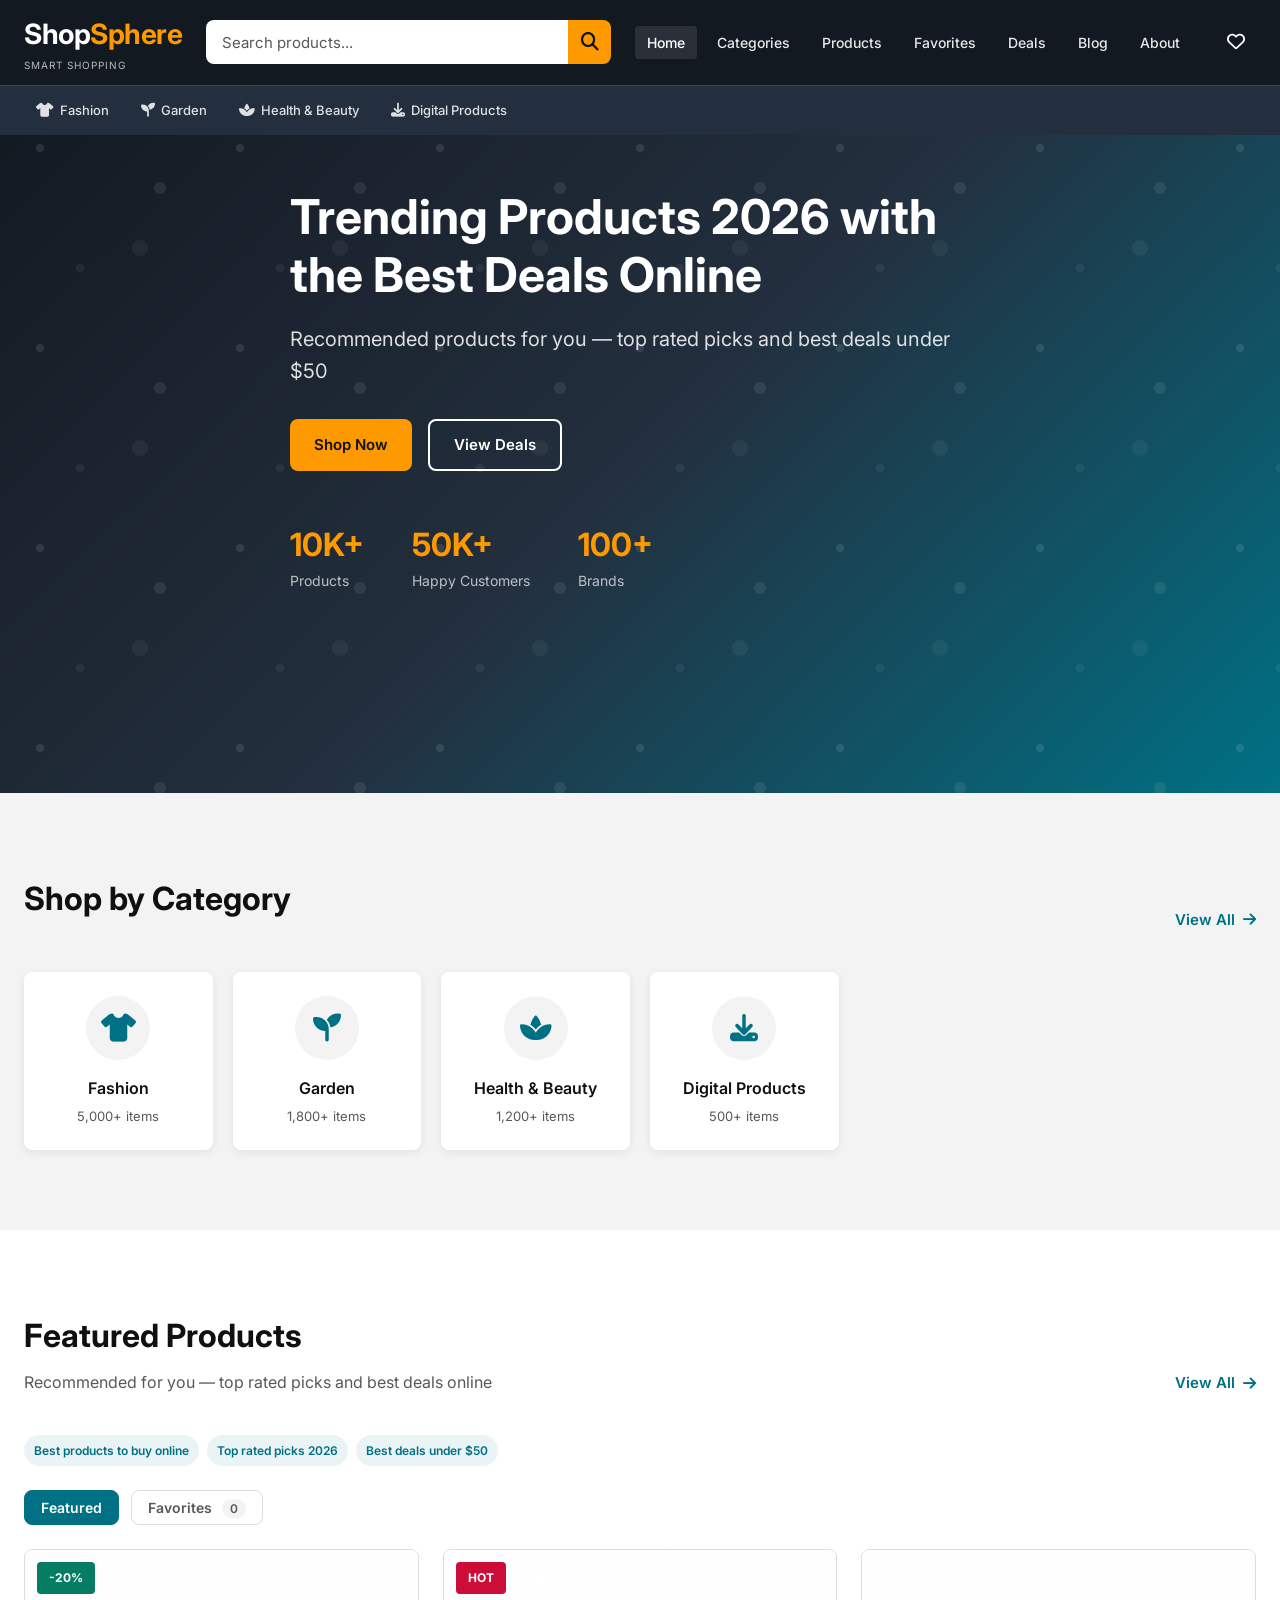
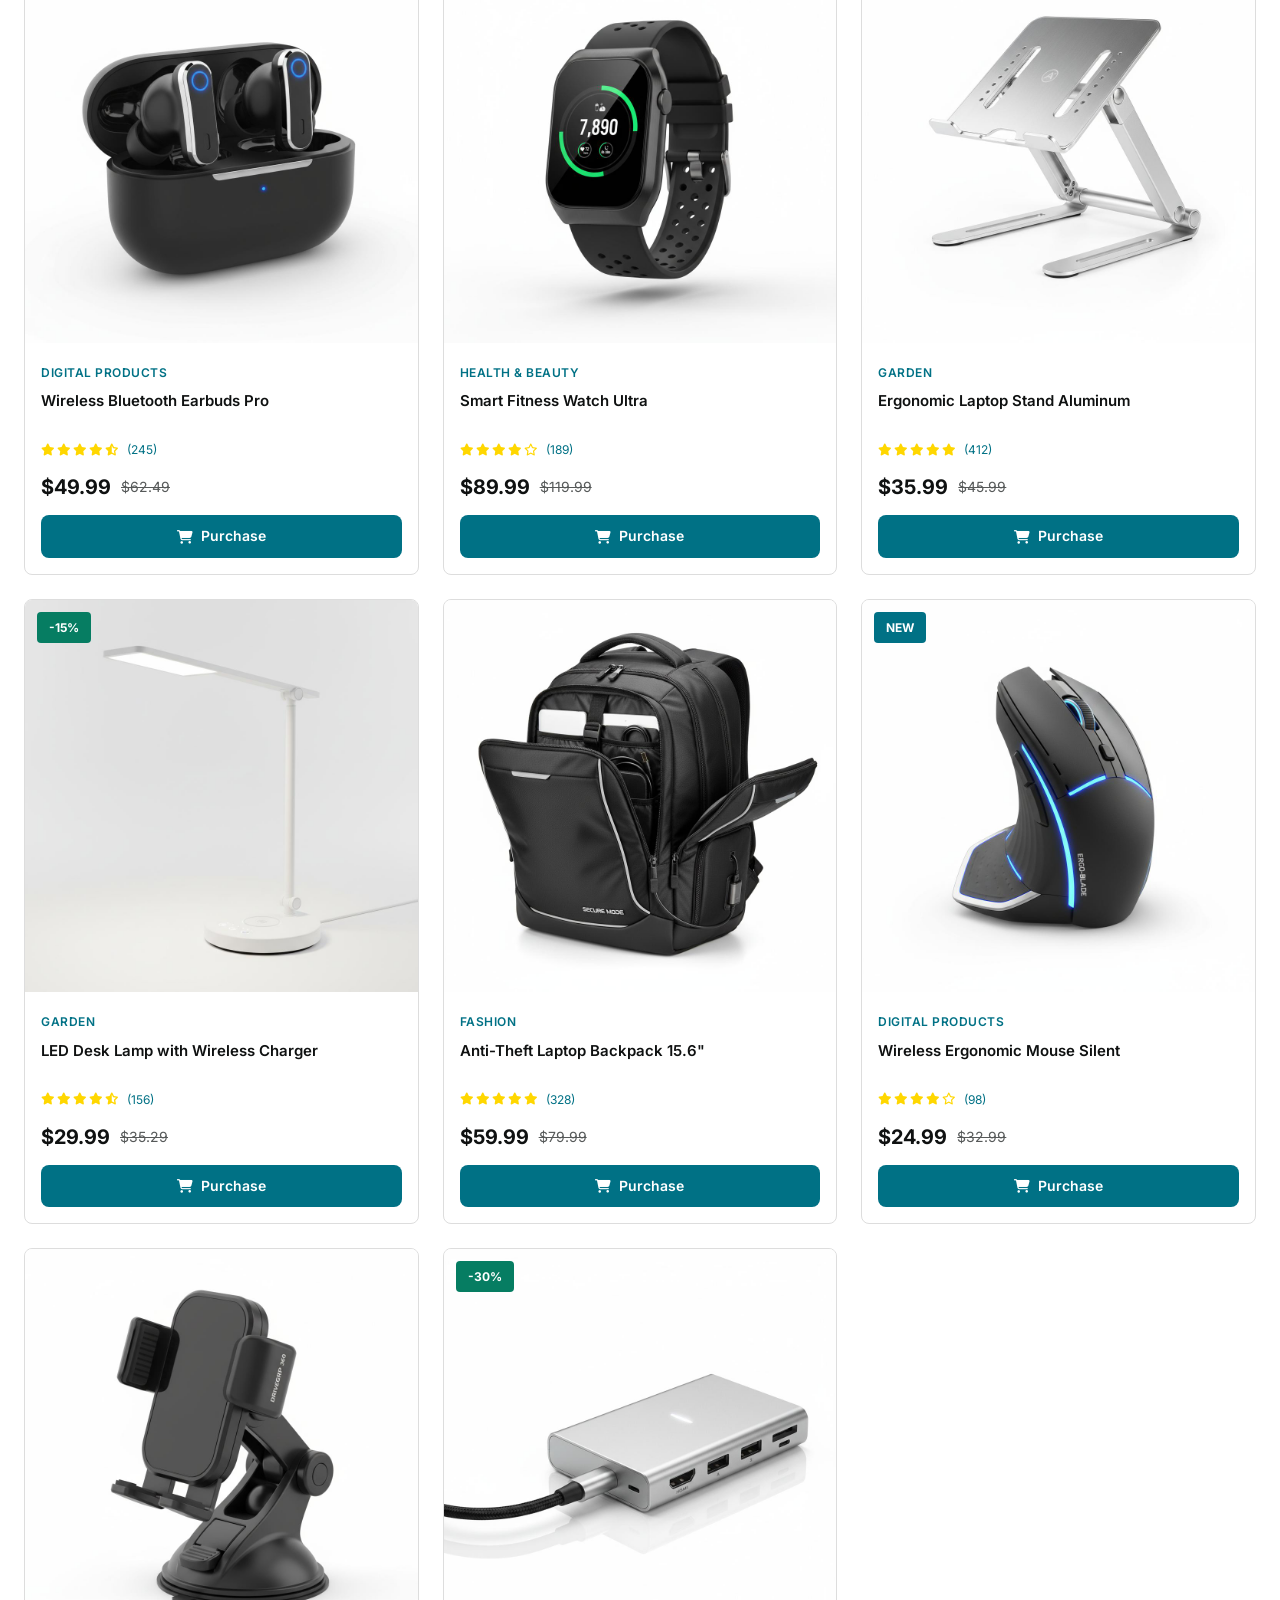
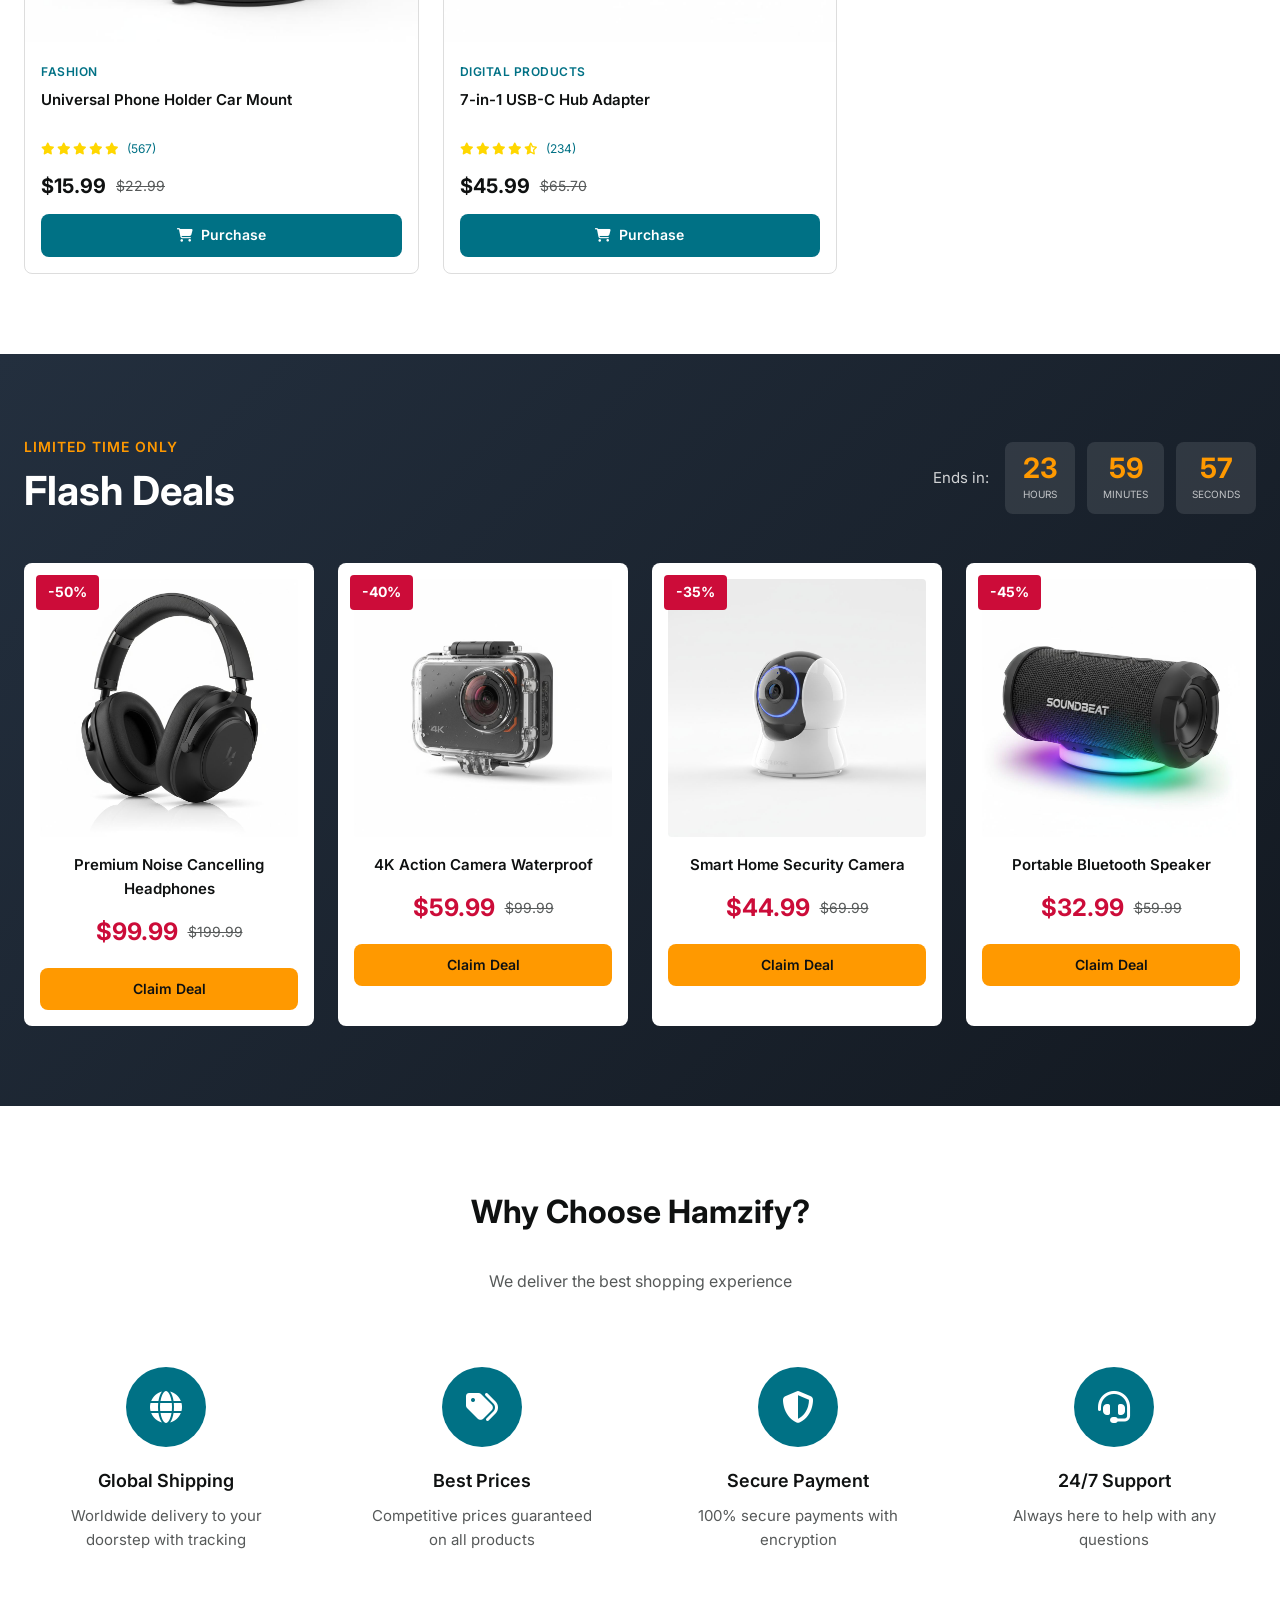
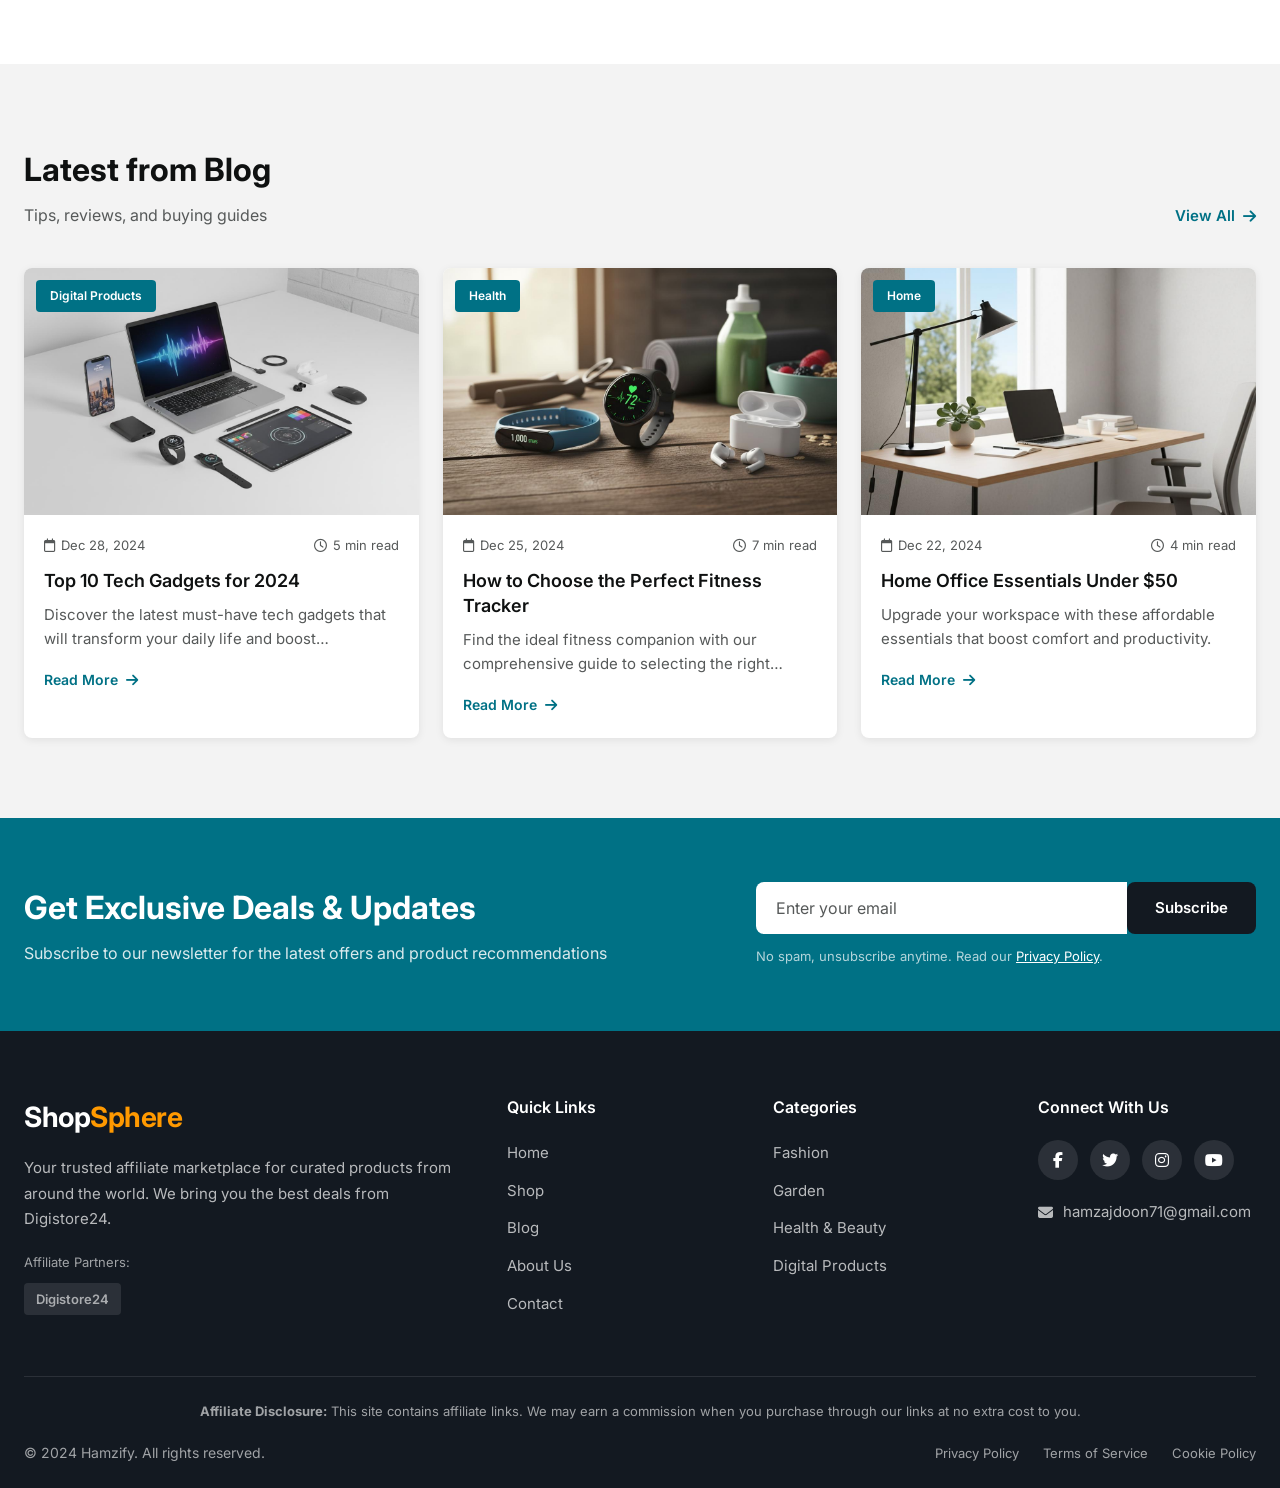
==== index.html @ 01fc70a6 "s" ====
<!DOCTYPE html>
<html lang="en">
<head>
    <meta charset="UTF-8">
    <meta name="viewport" content="width=device-width, initial-scale=1.0">
    <title>Hamzify | Trending Products 2026, Best Deals Online</title>
    <meta name="description" content="Hamzify curates trending products 2026 with best deals online. Discover recommended products for you, top rated picks, and budget-friendly finds under $50.">
    <meta name="keywords" content="best products to buy online, top trending products 2026, best deals online, recommended products for you, best products under $50, top rated products 2026, best deals under $50, trending products 2026">
    <meta name="robots" content="index, follow, max-image-preview:large">
    <!-- TODO: Replace with your real domain when ready -->
    <link rel="canonical" href="index.html">
    <meta property="og:type" content="website">
    <meta property="og:site_name" content="Hamzify">
    <meta property="og:title" content="Hamzify | Trending Products 2026, Best Deals Online">
    <meta property="og:description" content="Hamzify curates trending products 2026 with best deals online and recommended products for you.">
    <meta property="og:url" content="index.html">
    <meta name="twitter:card" content="summary">
    <meta name="twitter:title" content="Hamzify | Trending Products 2026">
    <meta name="twitter:description" content="Best deals online, top rated picks, and budget-friendly finds under $50.">
    <link rel="preconnect" href="https://fonts.googleapis.com">
    <link rel="preconnect" href="https://fonts.gstatic.com" crossorigin>
    <link href="https://fonts.googleapis.com/css2?family=Inter:wght@400;500;600;700&display=swap" rel="stylesheet">
    <link rel="stylesheet" href="https://cdnjs.cloudflare.com/ajax/libs/font-awesome/6.4.0/css/all.min.css">
    <link rel="stylesheet" href="css/styles.css">
    <script type="application/ld+json">
    {
        "@context": "https://schema.org",
        "@type": "WebSite",
        "name": "Hamzify",
        "url": "https://hamzify.site/",
        "description": "Trending products 2026 with the best deals online and recommended products for you.",
        "publisher": {
            "@type": "Organization",
            "name": "Hamzify"
        }
    }
    </script>
    <script type="application/ld+json">
    {
        "@context": "https://schema.org",
        "@type": "ItemList",
        "name": "Featured Products",
        "itemListElement": [
            {
                "@type": "Product",
                "name": "Wireless Bluetooth Earbuds Pro",
                "image": "images/product-1.jpg",
                "description": "Premium wireless earbuds with noise cancellation and long battery life.",
                "brand": {"@type": "Brand", "name": "Hamzify"},
                "offers": {
                    "@type": "Offer",
                    "priceCurrency": "USD",
                    "price": "49.99",
                    "availability": "https://schema.org/InStock"
                },
                "aggregateRating": {
                    "@type": "AggregateRating",
                    "ratingValue": "4.5",
                    "reviewCount": "245"
                }
            },
            {
                "@type": "Product",
                "name": "Smart Fitness Watch Ultra",
                "image": "images/product-2.jpg",
                "description": "Advanced fitness watch with GPS and health tracking.",
                "brand": {"@type": "Brand", "name": "Hamzify"},
                "offers": {
                    "@type": "Offer",
                    "priceCurrency": "USD",
                    "price": "89.99",
                    "availability": "https://schema.org/InStock"
                },
                "aggregateRating": {
                    "@type": "AggregateRating",
                    "ratingValue": "4.3",
                    "reviewCount": "189"
                }
            },
            {
                "@type": "Product",
                "name": "7-in-1 USB-C Hub Adapter",
                "image": "images/product-8.jpg",
                "description": "Compact USB-C hub with HDMI and multiport support.",
                "brand": {"@type": "Brand", "name": "Hamzify"},
                "offers": {
                    "@type": "Offer",
                    "priceCurrency": "USD",
                    "price": "45.99",
                    "availability": "https://schema.org/InStock"
                },
                "aggregateRating": {
                    "@type": "AggregateRating",
                    "ratingValue": "4.5",
                    "reviewCount": "234"
                }
            }
        ]
    }
    </script>
</head>
<body>
    <!-- Header -->
    <header class="header" id="header">
        <div class="header-top">
            <div class="container">
                <div class="header-wrapper">
                    <!-- Logo -->
                    <a href="index.html" class="logo">
                        <span class="logo-text">Shop<span class="logo-highlight">Sphere</span></span>
                        <span class="logo-tagline">Smart Shopping</span>
                    </a>

                    <!-- Search Bar -->
                    <div class="search-bar">
                        <input type="text" placeholder="Search products..." class="search-input">
                        <button class="search-btn">
                            <i class="fas fa-search"></i>
                        </button>
                    </div>

                    <!-- Navigation -->
                    <nav class="main-nav" id="mainNav">
                        <ul class="nav-list">
                            <li><a href="index.html" class="nav-link active">Home</a></li>
                            <li><a href="#categories" class="nav-link">Categories</a></li>
                            <li><a href="#products" class="nav-link">Products</a></li>
                            <li><a href="#favorites" class="nav-link">Favorites</a></li>
                            <li><a href="#deals" class="nav-link">Deals</a></li>
                            <li><a href="blog.html" class="nav-link">Blog</a></li>
                            <li><a href="#about" class="nav-link">About</a></li>
                        </ul>
                    </nav>

                    <!-- Header Actions -->
                    <div class="header-actions">
                        <a href="#favorites" class="action-btn wishlist-btn" aria-label="Favorites">
                            <i class="far fa-heart"></i>
                        </a>
                    </div>

                    <!-- Mobile Menu Toggle -->
                    <button class="menu-toggle" id="menuToggle" aria-label="Toggle menu">
                        <span></span>
                        <span></span>
                        <span></span>
                    </button>
                </div>
            </div>
        </div>

        <!-- Secondary Navigation -->
        <div class="header-bottom">
            <div class="container">
                <div class="secondary-nav">
                    <a href="fashion.html" class="secondary-link"><i class="fas fa-tshirt"></i> Fashion</a>
                    <a href="garden.html" class="secondary-link"><i class="fas fa-seedling"></i> Garden</a>
                    <a href="beauty.html" class="secondary-link"><i class="fas fa-spa"></i> Health & Beauty</a>
                    <a href="digital.html" class="secondary-link"><i class="fas fa-download"></i> Digital Products</a>
                </div>
            </div>
        </div>
    </header>

    <!-- Mobile Menu Overlay -->
    <div class="mobile-menu-overlay" id="mobileMenuOverlay"></div>

    <!-- Mobile Menu -->
    <div class="mobile-menu" id="mobileMenu">
        <div class="mobile-menu-header">
            <span class="logo-text">Shop<span class="logo-highlight">Sphere</span></span>
            <button class="mobile-menu-close" id="mobileMenuClose">
                <i class="fas fa-times"></i>
            </button>
        </div>
        <nav class="mobile-nav">
            <a href="index.html" class="mobile-nav-link active">Home</a>
            <a href="#categories" class="mobile-nav-link">Categories</a>
            <a href="#products" class="mobile-nav-link">Products</a>
            <a href="#favorites" class="mobile-nav-link">Favorites</a>
            <a href="#deals" class="mobile-nav-link">Deals</a>
            <a href="blog.html" class="mobile-nav-link">Blog</a>
            <a href="#about" class="mobile-nav-link">About</a>
        </nav>
        <div class="mobile-menu-footer">
            <p>Affiliate Partners:</p>
            <div class="affiliate-badges">
                <span class="badge">Digistore24</span>
            </div>
        </div>
    </div>

    <!-- Main Content -->
    <main>
        <!-- Hero Section -->
        <section class="hero" id="hero">
            <div class="hero-bg">
                <div class="hero-gradient"></div>
            </div>
            <div class="container">
                <div class="hero-content">
                    <h1 class="hero-title">Trending Products 2026 with the Best Deals Online</h1>
                    <p class="hero-subtitle">Recommended products for you — top rated picks and best deals under $50</p>
                    <div class="hero-cta">
                        <a href="#products" class="btn btn-primary">Shop Now</a>
                        <a href="#deals" class="btn btn-secondary">View Deals</a>
                    </div>
                    <div class="hero-stats">
                        <div class="stat-item">
                            <span class="stat-number">10K+</span>
                            <span class="stat-label">Products</span>
                        </div>
                        <div class="stat-item">
                            <span class="stat-number">50K+</span>
                            <span class="stat-label">Happy Customers</span>
                        </div>
                        <div class="stat-item">
                            <span class="stat-number">100+</span>
                            <span class="stat-label">Brands</span>
                        </div>
                    </div>
                </div>
                <div class="products-grid favorites-grid" id="favoritesGrid" data-tab-panel="favorites" hidden>
                    <div class="favorites-empty">No favorites yet. Tap the heart icon to save products.</div>
                </div>
            </div>
        </section>

        <!-- Featured Categories -->
        <section class="categories" id="categories">
            <div class="container">
                <div class="section-header">
                    <h2 class="section-title">Shop by Category</h2>
                    <a href="#products" class="view-all">View All <i class="fas fa-arrow-right"></i></a>
                </div>
                <div class="categories-grid">
                    <a href="fashion.html" class="category-card" id="category-fashion">
                        <div class="category-icon">
                            <i class="fas fa-tshirt"></i>
                        </div>
                        <h3 class="category-name">Fashion</h3>
                        <span class="category-count">5,000+ items</span>
                    </a>
                    <a href="garden.html" class="category-card" id="category-garden">
                        <div class="category-icon">
                            <i class="fas fa-seedling"></i>
                        </div>
                        <h3 class="category-name">Garden</h3>
                        <span class="category-count">1,800+ items</span>
                    </a>
                    <a href="beauty.html" class="category-card" id="category-beauty">
                        <div class="category-icon">
                            <i class="fas fa-spa"></i>
                        </div>
                        <h3 class="category-name">Health & Beauty</h3>
                        <span class="category-count">1,200+ items</span>
                    </a>
                    <a href="digital.html" class="category-card" id="category-digital">
                        <div class="category-icon">
                            <i class="fas fa-download"></i>
                        </div>
                        <h3 class="category-name">Digital Products</h3>
                        <span class="category-count">500+ items</span>
                    </a>
                </div>
            </div>
        </section>

        <!-- Featured Products -->
        <section class="products" id="products">
            <div class="container">
                <div class="section-header">
                    <div class="section-title-wrapper">
                        <h2 class="section-title">Featured Products</h2>
                        <p class="section-subtitle">Recommended for you — top rated picks and best deals online</p>
                    </div>
                    <a href="#products" class="view-all">View All <i class="fas fa-arrow-right"></i></a>
                </div>
                <div class="keyword-badges">
                    <span>Best products to buy online</span>
                    <span>Top rated picks 2026</span>
                    <span>Best deals under $50</span>
                </div>
                <div id="favorites" class="section-tabs" role="tablist" aria-label="Product tabs">
                    <button class="tab-btn active" data-tab="featured" aria-selected="true" aria-controls="featuredGrid">Featured</button>
                    <button class="tab-btn" data-tab="favorites" aria-selected="false" aria-controls="favoritesGrid">
                        Favorites <span class="tab-count" data-count="favorites">0</span>
                    </button>
                </div>
                <div class="products-grid" id="featuredGrid" data-tab-panel="featured">
                    <!-- Product 1 -->
                    <div class="product-card" data-product-id="p1" data-title="Wireless Bluetooth Earbuds Pro" data-category="Digital Products" data-price="$49.99" data-original="$62.49" data-rating="4.5" data-reviews="245" data-image="images/product-1.jpg" data-badge="-20%" data-description="Premium wireless earbuds with noise cancellation, long battery life, and a wireless charging case." data-features="Active Noise Cancellation|30-hour battery life|IPX7 waterproof rating|Wireless charging case" data-affiliate="https://hamzify.site/earbuds-pro">
                        <div class="product-badge">-20%</div>
                        <div class="product-image">
                            <img src="images/product-1.jpg" alt="Wireless Bluetooth Earbuds" loading="lazy">
                            <div class="product-actions">
                                <button class="action-btn-wishlist" aria-label="Add to wishlist">
                                    <i class="far fa-heart"></i>
                                </button>
                                <button class="action-btn-quickview" aria-label="Quick view">
                                    <i class="fas fa-eye"></i>
                                </button>
                            </div>
                        </div>
                        <div class="product-info">
                            <span class="product-category">Digital Products</span>
                            <h3 class="product-title">Wireless Bluetooth Earbuds Pro</h3>
                            <div class="product-rating">
                                <div class="stars">
                                    <i class="fas fa-star"></i>
                                    <i class="fas fa-star"></i>
                                    <i class="fas fa-star"></i>
                                    <i class="fas fa-star"></i>
                                    <i class="fas fa-star-half-alt"></i>
                                </div>
                                <span class="rating-count">(245)</span>
                            </div>
                            <div class="product-price">
                                <span class="current-price">$49.99</span>
                                <span class="original-price">$62.49</span>
                            </div>
                            <a href="https://hamzify.site/earbuds-pro" class="btn btn-buy" data-affiliate="https://hamzify.site/earbuds-pro" target="_blank" rel="noopener">
                                <i class="fas fa-shopping-cart"></i> Purchase
                            </a>
                        </div>
                    </div>

                    <!-- Product 2 -->
                    <div class="product-card" data-product-id="p2" data-title="Smart Fitness Watch Ultra" data-category="Health & Beauty" data-price="$89.99" data-original="$119.99" data-rating="4.3" data-reviews="189" data-image="images/product-2.jpg" data-badge="HOT" data-badge-class="badge-hot" data-description="Advanced fitness watch with GPS, heart rate tracking, and all-day health insights." data-features="Heart rate & SpO2 monitoring|Built-in GPS|100+ sport modes|14-day battery" data-affiliate="https://hamzify.site/fitness-watch">
                        <div class="product-badge badge-hot">HOT</div>
                        <div class="product-image">
                            <img src="images/product-2.jpg" alt="Smart Fitness Watch" loading="lazy">
                            <div class="product-actions">
                                <button class="action-btn-wishlist" aria-label="Add to wishlist">
                                    <i class="far fa-heart"></i>
                                </button>
                                <button class="action-btn-quickview" aria-label="Quick view">
                                    <i class="fas fa-eye"></i>
                                </button>
                            </div>
                        </div>
                        <div class="product-info">
                            <span class="product-category">Health & Beauty</span>
                            <h3 class="product-title">Smart Fitness Watch Ultra</h3>
                            <div class="product-rating">
                                <div class="stars">
                                    <i class="fas fa-star"></i>
                                    <i class="fas fa-star"></i>
                                    <i class="fas fa-star"></i>
                                    <i class="fas fa-star"></i>
                                    <i class="far fa-star"></i>
                                </div>
                                <span class="rating-count">(189)</span>
                            </div>
                            <div class="product-price">
                                <span class="current-price">$89.99</span>
                                <span class="original-price">$119.99</span>
                            </div>
                            <a href="https://hamzify.site/fitness-watch" class="btn btn-buy" data-affiliate="https://hamzify.site/fitness-watch" target="_blank" rel="noopener">
                                <i class="fas fa-shopping-cart"></i> Purchase
                            </a>
                        </div>
                    </div>

                    <!-- Product 3 -->
                    <div class="product-card" data-product-id="p3" data-title="Ergonomic Laptop Stand Aluminum" data-category="Garden" data-price="$35.99" data-original="$45.99" data-rating="5.0" data-reviews="412" data-image="images/product-3.jpg" data-badge="" data-description="Adjustable aluminum laptop stand designed to improve posture and airflow." data-features="Adjustable height|Aluminum build|Fits up to 17-inch laptops|Foldable design" data-affiliate="https://hamzify.site/laptop-stand">
                        <div class="product-image">
                            <img src="images/product-3.jpg" alt="Portable Laptop Stand" loading="lazy">
                            <div class="product-actions">
                                <button class="action-btn-wishlist" aria-label="Add to wishlist">
                                    <i class="far fa-heart"></i>
                                </button>
                                <button class="action-btn-quickview" aria-label="Quick view">
                                    <i class="fas fa-eye"></i>
                                </button>
                            </div>
                        </div>
                        <div class="product-info">
                            <span class="product-category">Garden</span>
                            <h3 class="product-title">Ergonomic Laptop Stand Aluminum</h3>
                            <div class="product-rating">
                                <div class="stars">
                                    <i class="fas fa-star"></i>
                                    <i class="fas fa-star"></i>
                                    <i class="fas fa-star"></i>
                                    <i class="fas fa-star"></i>
                                    <i class="fas fa-star"></i>
                                </div>
                                <span class="rating-count">(412)</span>
                            </div>
                            <div class="product-price">
                                <span class="current-price">$35.99</span>
                                <span class="original-price">$45.99</span>
                            </div>
                            <a href="https://hamzify.site/laptop-stand" class="btn btn-buy" data-affiliate="https://hamzify.site/laptop-stand" target="_blank" rel="noopener">
                                <i class="fas fa-shopping-cart"></i> Purchase
                            </a>
                        </div>
                    </div>

                    <!-- Product 4 -->
                    <div class="product-card" data-product-id="p4" data-title="LED Desk Lamp with Wireless Charger" data-category="Garden" data-price="$29.99" data-original="$35.29" data-rating="4.5" data-reviews="156" data-image="images/product-4.jpg" data-badge="-15%" data-description="Modern desk lamp with adjustable brightness and a built-in wireless charging base." data-features="Wireless charging base|5 color modes|6 brightness levels|Touch controls" data-affiliate="https://hamzify.site/desk-lamp">
                        <div class="product-badge">-15%</div>
                        <div class="product-image">
                            <img src="images/product-4.jpg" alt="LED Desk Lamp" loading="lazy">
                            <div class="product-actions">
                                <button class="action-btn-wishlist" aria-label="Add to wishlist">
                                    <i class="far fa-heart"></i>
                                </button>
                                <button class="action-btn-quickview" aria-label="Quick view">
                                    <i class="fas fa-eye"></i>
                                </button>
                            </div>
                        </div>
                        <div class="product-info">
                            <span class="product-category">Garden</span>
                            <h3 class="product-title">LED Desk Lamp with Wireless Charger</h3>
                            <div class="product-rating">
                                <div class="stars">
                                    <i class="fas fa-star"></i>
                                    <i class="fas fa-star"></i>
                                    <i class="fas fa-star"></i>
                                    <i class="fas fa-star"></i>
                                    <i class="fas fa-star-half-alt"></i>
                                </div>
                                <span class="rating-count">(156)</span>
                            </div>
                            <div class="product-price">
                                <span class="current-price">$29.99</span>
                                <span class="original-price">$35.29</span>
                            </div>
                            <a href="https://hamzify.site/desk-lamp" class="btn btn-buy" data-affiliate="https://hamzify.site/desk-lamp" target="_blank" rel="noopener">
                                <i class="fas fa-shopping-cart"></i> Purchase
                            </a>
                        </div>
                    </div>

                    <!-- Product 5 -->
                    <div class="product-card" data-product-id="p5" data-title="Anti-Theft Laptop Backpack 15.6&quot;" data-category="Fashion" data-price="$59.99" data-original="$79.99" data-rating="5.0" data-reviews="328" data-image="images/product-5.jpg" data-badge="" data-description="Secure travel backpack with anti-theft zippers and built-in USB charging." data-features="Anti-theft design|USB charging port|Water-resistant fabric|Fits 15.6-inch laptops" data-affiliate="https://hamzify.site/backpack">
                        <div class="product-image">
                            <img src="images/product-5.jpg" alt="Premium Backpack" loading="lazy">
                            <div class="product-actions">
                                <button class="action-btn-wishlist" aria-label="Add to wishlist">
                                    <i class="far fa-heart"></i>
                                </button>
                                <button class="action-btn-quickview" aria-label="Quick view">
                                    <i class="fas fa-eye"></i>
                                </button>
                            </div>
                        </div>
                        <div class="product-info">
                            <span class="product-category">Fashion</span>
                            <h3 class="product-title">Anti-Theft Laptop Backpack 15.6"</h3>
                            <div class="product-rating">
                                <div class="stars">
                                    <i class="fas fa-star"></i>
                                    <i class="fas fa-star"></i>
                                    <i class="fas fa-star"></i>
                                    <i class="fas fa-star"></i>
                                    <i class="fas fa-star"></i>
                                </div>
                                <span class="rating-count">(328)</span>
                            </div>
                            <div class="product-price">
                                <span class="current-price">$59.99</span>
                                <span class="original-price">$79.99</span>
                            </div>
                            <a href="https://hamzify.site/backpack" class="btn btn-buy" data-affiliate="https://hamzify.site/backpack" target="_blank" rel="noopener">
                                <i class="fas fa-shopping-cart"></i> Purchase
                            </a>
                        </div>
                    </div>

                    <!-- Product 6 -->
                    <div class="product-card" data-product-id="p6" data-title="Wireless Ergonomic Mouse Silent" data-category="Digital Products" data-price="$24.99" data-original="$32.99" data-rating="4.0" data-reviews="98" data-image="images/product-6.jpg" data-badge="NEW" data-badge-class="badge-new" data-description="Quiet ergonomic mouse with smooth tracking and comfortable grip for long sessions." data-features="Silent clicks|Ergonomic design|2.4GHz wireless|Rechargeable battery" data-affiliate="https://hamzify.site/ergonomic-mouse">
                        <div class="product-badge badge-new">NEW</div>
                        <div class="product-image">
                            <img src="images/product-6.jpg" alt="Wireless Mouse" loading="lazy">
                            <div class="product-actions">
                                <button class="action-btn-wishlist" aria-label="Add to wishlist">
                                    <i class="far fa-heart"></i>
                                </button>
                                <button class="action-btn-quickview" aria-label="Quick view">
                                    <i class="fas fa-eye"></i>
                                </button>
                            </div>
                        </div>
                        <div class="product-info">
                            <span class="product-category">Digital Products</span>
                            <h3 class="product-title">Wireless Ergonomic Mouse Silent</h3>
                            <div class="product-rating">
                                <div class="stars">
                                    <i class="fas fa-star"></i>
                                    <i class="fas fa-star"></i>
                                    <i class="fas fa-star"></i>
                                    <i class="fas fa-star"></i>
                                    <i class="far fa-star"></i>
                                </div>
                                <span class="rating-count">(98)</span>
                            </div>
                            <div class="product-price">
                                <span class="current-price">$24.99</span>
                                <span class="original-price">$32.99</span>
                            </div>
                            <a href="https://hamzify.site/ergonomic-mouse" class="btn btn-buy" data-affiliate="https://hamzify.site/ergonomic-mouse" target="_blank" rel="noopener">
                                <i class="fas fa-shopping-cart"></i> Purchase
                            </a>
                        </div>
                    </div>

                    <!-- Product 7 -->
                    <div class="product-card" data-product-id="p7" data-title="Universal Phone Holder Car Mount" data-category="Fashion" data-price="$15.99" data-original="$22.99" data-rating="5.0" data-reviews="567" data-image="images/product-7.jpg" data-badge="" data-description="Sturdy car mount with strong grip and 360-degree rotation for safer driving." data-features="360-degree rotation|Strong suction base|One-hand operation|Fits most phones" data-affiliate="https://hamzify.site/phone-holder">
                        <div class="product-image">
                            <img src="images/product-7.jpg" alt="Phone Holder" loading="lazy">
                            <div class="product-actions">
                                <button class="action-btn-wishlist" aria-label="Add to wishlist">
                                    <i class="far fa-heart"></i>
                                </button>
                                <button class="action-btn-quickview" aria-label="Quick view">
                                    <i class="fas fa-eye"></i>
                                </button>
                            </div>
                        </div>
                        <div class="product-info">
                            <span class="product-category">Fashion</span>
                            <h3 class="product-title">Universal Phone Holder Car Mount</h3>
                            <div class="product-rating">
                                <div class="stars">
                                    <i class="fas fa-star"></i>
                                    <i class="fas fa-star"></i>
                                    <i class="fas fa-star"></i>
                                    <i class="fas fa-star"></i>
                                    <i class="fas fa-star"></i>
                                </div>
                                <span class="rating-count">(567)</span>
                            </div>
                            <div class="product-price">
                                <span class="current-price">$15.99</span>
                                <span class="original-price">$22.99</span>
                            </div>
                            <a href="https://hamzify.site/phone-holder" class="btn btn-buy" data-affiliate="https://hamzify.site/phone-holder" target="_blank" rel="noopener">
                                <i class="fas fa-shopping-cart"></i> Purchase
                            </a>
                        </div>
                    </div>

                    <!-- Product 8 -->
                    <div class="product-card" data-product-id="p8" data-title="7-in-1 USB-C Hub Adapter" data-category="Digital Products" data-price="$45.99" data-original="$65.70" data-rating="4.5" data-reviews="234" data-image="images/product-8.jpg" data-badge="-30%" data-description="Compact USB-C hub with HDMI, USB-A, and card readers for productivity on the go." data-features="4K HDMI output|3 USB 3.0 ports|SD/TF card reader|100W PD charging" data-affiliate="https://hamzify.site/usb-hub">
                        <div class="product-badge">-30%</div>
                        <div class="product-image">
                            <img src="images/product-8.jpg" alt="USB-C Hub" loading="lazy">
                            <div class="product-actions">
                                <button class="action-btn-wishlist" aria-label="Add to wishlist">
                                    <i class="far fa-heart"></i>
                                </button>
                                <button class="action-btn-quickview" aria-label="Quick view">
                                    <i class="fas fa-eye"></i>
                                </button>
                            </div>
                        </div>
                        <div class="product-info">
                            <span class="product-category">Digital Products</span>
                            <h3 class="product-title">7-in-1 USB-C Hub Adapter</h3>
                            <div class="product-rating">
                                <div class="stars">
                                    <i class="fas fa-star"></i>
                                    <i class="fas fa-star"></i>
                                    <i class="fas fa-star"></i>
                                    <i class="fas fa-star"></i>
                                    <i class="fas fa-star-half-alt"></i>
                                </div>
                                <span class="rating-count">(234)</span>
                            </div>
                            <div class="product-price">
                                <span class="current-price">$45.99</span>
                                <span class="original-price">$65.70</span>
                            </div>
                            <a href="https://hamzify.site/usb-hub" class="btn btn-buy" data-affiliate="https://hamzify.site/usb-hub" target="_blank" rel="noopener">
                                <i class="fas fa-shopping-cart"></i> Purchase
                            </a>
                        </div>
                    </div>
                </div>
            </div>
        </section>

        <!-- Flash Deals Section -->
        <section class="deals" id="deals">
            <div class="container">
                <div class="deals-header">
                    <div class="deals-title-wrapper">
                        <span class="deals-subtitle">Limited Time Only</span>
                        <h2 class="deals-title">Flash Deals</h2>
                    </div>
                    <div class="countdown">
                        <span class="countdown-label">Ends in:</span>
                        <div class="countdown-timer">
                            <div class="countdown-item">
                                <span class="countdown-value" id="hours">23</span>
                                <span class="countdown-unit">Hours</span>
                            </div>
                            <div class="countdown-item">
                                <span class="countdown-value" id="minutes">45</span>
                                <span class="countdown-unit">Minutes</span>
                            </div>
                            <div class="countdown-item">
                                <span class="countdown-value" id="seconds">30</span>
                                <span class="countdown-unit">Seconds</span>
                            </div>
                        </div>
                    </div>
                </div>
                <div class="deals-grid">
                    <div class="deal-card">
                        <div class="deal-discount">-50%</div>
                        <img src="images/deal-1.jpg" alt="Deal Product" loading="lazy">
                        <h3>Premium Noise Cancelling Headphones</h3>
                        <div class="deal-price">
                            <span class="deal-current">$99.99</span>
                            <span class="deal-original">$199.99</span>
                        </div>
                        <a href="https://hamzify.site/deal-headphones" class="btn btn-deal" data-affiliate="https://hamzify.site/deal-headphones" target="_blank" rel="noopener">Claim Deal</a>
                    </div>
                    <div class="deal-card">
                        <div class="deal-discount">-40%</div>
                        <img src="images/deal-2.jpg" alt="Deal Product" loading="lazy">
                        <h3>4K Action Camera Waterproof</h3>
                        <div class="deal-price">
                            <span class="deal-current">$59.99</span>
                            <span class="deal-original">$99.99</span>
                        </div>
                        <a href="https://hamzify.site/deal-camera" class="btn btn-deal" data-affiliate="https://hamzify.site/deal-camera" target="_blank" rel="noopener">Claim Deal</a>
                    </div>
                    <div class="deal-card">
                        <div class="deal-discount">-35%</div>
                        <img src="images/deal-3.jpg" alt="Deal Product" loading="lazy">
                        <h3>Smart Home Security Camera</h3>
                        <div class="deal-price">
                            <span class="deal-current">$44.99</span>
                            <span class="deal-original">$69.99</span>
                        </div>
                        <a href="https://hamzify.site/deal-security-camera" class="btn btn-deal" data-affiliate="https://hamzify.site/deal-security-camera" target="_blank" rel="noopener">Claim Deal</a>
                    </div>
                    <div class="deal-card">
                        <div class="deal-discount">-45%</div>
                        <img src="images/deal-4.jpg" alt="Deal Product" loading="lazy">
                        <h3>Portable Bluetooth Speaker</h3>
                        <div class="deal-price">
                            <span class="deal-current">$32.99</span>
                            <span class="deal-original">$59.99</span>
                        </div>
                        <a href="https://hamzify.site/deal-speaker" class="btn btn-deal" data-affiliate="https://hamzify.site/deal-speaker" target="_blank" rel="noopener">Claim Deal</a>
                    </div>
                </div>
            </div>
        </section>

        <!-- Why Choose Us -->
        <section class="features" id="about">
            <div class="container">
                <div class="section-header centered">
                    <h2 class="section-title">Why Choose Hamzify?</h2>
                    <p class="section-subtitle">We deliver the best shopping experience</p>
                </div>
                <div class="features-grid">
                    <div class="feature-card">
                        <div class="feature-icon">
                            <i class="fas fa-globe"></i>
                        </div>
                        <h3 class="feature-title">Global Shipping</h3>
                        <p class="feature-desc">Worldwide delivery to your doorstep with tracking</p>
                    </div>
                    <div class="feature-card">
                        <div class="feature-icon">
                            <i class="fas fa-tags"></i>
                        </div>
                        <h3 class="feature-title">Best Prices</h3>
                        <p class="feature-desc">Competitive prices guaranteed on all products</p>
                    </div>
                    <div class="feature-card">
                        <div class="feature-icon">
                            <i class="fas fa-shield-alt"></i>
                        </div>
                        <h3 class="feature-title">Secure Payment</h3>
                        <p class="feature-desc">100% secure payments with encryption</p>
                    </div>
                    <div class="feature-card">
                        <div class="feature-icon">
                            <i class="fas fa-headset"></i>
                        </div>
                        <h3 class="feature-title">24/7 Support</h3>
                        <p class="feature-desc">Always here to help with any questions</p>
                    </div>
                </div>
            </div>
        </section>

        <!-- Blog Section -->
        <section class="blog" id="blog">
            <div class="container">
                <div class="section-header">
                    <div class="section-title-wrapper">
                        <h2 class="section-title">Latest from Blog</h2>
                        <p class="section-subtitle">Tips, reviews, and buying guides</p>
                    </div>
                    <a href="blog.html" class="view-all">View All <i class="fas fa-arrow-right"></i></a>
                </div>
                <div class="blog-grid">
                    <article class="blog-card">
                        <div class="blog-image">
                            <img src="images/blog-1.jpg" alt="Blog post" loading="lazy">
                            <span class="blog-category">Digital Products</span>
                        </div>
                        <div class="blog-content">
                            <div class="blog-meta">
                                <span><i class="far fa-calendar"></i> Dec 28, 2024</span>
                                <span><i class="far fa-clock"></i> 5 min read</span>
                            </div>
                            <h3 class="blog-title">Top 10 Tech Gadgets for 2024</h3>
                            <p class="blog-excerpt">Discover the latest must-have tech gadgets that will transform your daily life and boost productivity.</p>
                            <a href="blog.html" class="blog-readmore">Read More <i class="fas fa-arrow-right"></i></a>
                        </div>
                    </article>
                    <article class="blog-card">
                        <div class="blog-image">
                            <img src="images/blog-2.jpg" alt="Blog post" loading="lazy">
                            <span class="blog-category">Health</span>
                        </div>
                        <div class="blog-content">
                            <div class="blog-meta">
                                <span><i class="far fa-calendar"></i> Dec 25, 2024</span>
                                <span><i class="far fa-clock"></i> 7 min read</span>
                            </div>
                            <h3 class="blog-title">How to Choose the Perfect Fitness Tracker</h3>
                            <p class="blog-excerpt">Find the ideal fitness companion with our comprehensive guide to selecting the right tracker.</p>
                            <a href="blog.html" class="blog-readmore">Read More <i class="fas fa-arrow-right"></i></a>
                        </div>
                    </article>
                    <article class="blog-card">
                        <div class="blog-image">
                            <img src="images/blog-3.jpg" alt="Blog post" loading="lazy">
                            <span class="blog-category">Home</span>
                        </div>
                        <div class="blog-content">
                            <div class="blog-meta">
                                <span><i class="far fa-calendar"></i> Dec 22, 2024</span>
                                <span><i class="far fa-clock"></i> 4 min read</span>
                            </div>
                            <h3 class="blog-title">Home Office Essentials Under $50</h3>
                            <p class="blog-excerpt">Upgrade your workspace with these affordable essentials that boost comfort and productivity.</p>
                            <a href="blog.html" class="blog-readmore">Read More <i class="fas fa-arrow-right"></i></a>
                        </div>
                    </article>
                </div>
            </div>
        </section>

        <!-- Newsletter Section -->
        <section class="newsletter">
            <div class="container">
                <div class="newsletter-content">
                    <div class="newsletter-text">
                        <h2>Get Exclusive Deals & Updates</h2>
                        <p>Subscribe to our newsletter for the latest offers and product recommendations</p>
                    </div>
                    <form class="newsletter-form" id="newsletterForm">
                        <div class="form-group">
                            <input type="email" placeholder="Enter your email" required class="newsletter-input">
                            <button type="submit" class="btn btn-subscribe">Subscribe</button>
                        </div>
                        <p class="form-note">No spam, unsubscribe anytime. Read our <a href="#footer">Privacy Policy</a>.</p>
                    </form>
                </div>
            </div>
        </section>
    </main>

    <!-- Footer -->
    <footer class="footer" id="footer">
        <div class="container">
            <div class="footer-grid">
                <div class="footer-col">
                    <a href="index.html" class="footer-logo">
                        <span class="logo-text">Shop<span class="logo-highlight">Sphere</span></span>
                    </a>
                    <p class="footer-desc">Your trusted affiliate marketplace for curated products from around the world. We bring you the best deals from Digistore24.</p>
                    <div class="affiliate-partners">
                        <span>Affiliate Partners:</span>
                        <div class="partner-badges">
                            <span class="partner-badge">Digistore24</span>
                        </div>
                    </div>
                </div>
                <div class="footer-col">
                    <h4 class="footer-title">Quick Links</h4>
                    <ul class="footer-links">
                        <li><a href="index.html">Home</a></li>
                        <li><a href="#products">Shop</a></li>
                        <li><a href="blog.html">Blog</a></li>
                        <li><a href="#about">About Us</a></li>
                        <li><a href="mailto:hamzajdoon71@gmail.com">Contact</a></li>
                    </ul>
                </div>
                <div class="footer-col">
                    <h4 class="footer-title">Categories</h4>
                    <ul class="footer-links">
                        <li><a href="fashion.html">Fashion</a></li>
                        <li><a href="garden.html">Garden</a></li>
                        <li><a href="beauty.html">Health & Beauty</a></li>
                        <li><a href="digital.html">Digital Products</a></li>
                    </ul>
                </div>
                <div class="footer-col">
                    <h4 class="footer-title">Connect With Us</h4>
                    <div class="social-links">
                        <a href="https://www.facebook.com" aria-label="Facebook" target="_blank" rel="noopener"><i class="fab fa-facebook-f"></i></a>
                        <a href="https://www.twitter.com" aria-label="Twitter" target="_blank" rel="noopener"><i class="fab fa-twitter"></i></a>
                        <a href="https://www.instagram.com" aria-label="Instagram" target="_blank" rel="noopener"><i class="fab fa-instagram"></i></a>
                        <a href="https://www.youtube.com" aria-label="YouTube" target="_blank" rel="noopener"><i class="fab fa-youtube"></i></a>
                    </div>
                    <div class="contact-info">
                        <p><i class="fas fa-envelope"></i> hamzajdoon71@gmail.com</p>
                    </div>
                </div>
            </div>
            <div class="footer-bottom">
                <div class="footer-disclaimer">
                    <p><strong>Affiliate Disclosure:</strong> This site contains affiliate links. We may earn a commission when you purchase through our links at no extra cost to you.</p>
                </div>
                <div class="footer-copyright">
                    <p>&copy; 2024 Hamzify. All rights reserved.</p>
                    <div class="footer-legal">
                        <a href="#footer">Privacy Policy</a>
                        <a href="#footer">Terms of Service</a>
                        <a href="#footer">Cookie Policy</a>
                    </div>
                </div>
            </div>
        </div>
    </footer>

    <!-- Quick View Modal -->
    <div class="quickview-modal" id="quickviewModal" aria-hidden="true">
        <div class="quickview-overlay"></div>
        <div class="quickview-content" role="dialog" aria-modal="true" aria-labelledby="quickviewTitle">
            <button class="quickview-close" aria-label="Close quick view">
                <i class="fas fa-times"></i>
            </button>
            <div class="quickview-body">
                <div class="quickview-image">
                    <img src="" alt="">
                </div>
                <div class="quickview-info">
                    <span class="quickview-category"></span>
                    <h3 class="quickview-title" id="quickviewTitle"></h3>
                    <div class="quickview-rating"></div>
                    <div class="quickview-price">
                        <span class="current-price"></span>
                        <span class="original-price"></span>
                    </div>
                    <p class="quickview-description"></p>
                    <ul class="quickview-features"></ul>
                    <a href="#products" class="btn btn-buy quickview-buy" data-affiliate="" target="_blank" rel="noopener">
                        <i class="fas fa-shopping-cart"></i> Purchase
                    </a>
                </div>
            </div>
        </div>
    </div>

    <!-- Toast Notification -->
    <div class="toast" id="toast">
        <i class="fas fa-check-circle"></i>
        <span class="toast-message">Item added to wishlist!</span>
    </div>

    <script src="js/script.js"></script>
</body>
</html>
---- css/styles.css ----
/* ========================================
   TRENDPK - AFFILIATE MARKETING WEBSITE
   Comprehensive Stylesheet
   ======================================== */

/* CSS Variables */
:root {
    /* Colors */
    --primary-blue: #007185;
    --primary-dark: #131921;
    --primary-light: #232f3e;
    --accent-orange: #ff9900;
    --accent-yellow: #ffd700;
    --success-green: #067d62;
    --white: #ffffff;
    --light-gray: #f3f3f3;
    --border-gray: #ddd;
    --text-dark: #0f1111;
    --text-medium: #565959;
    --text-light: #007185;
    
    /* Typography */
    --font-primary: 'Inter', -apple-system, BlinkMacSystemFont, 'Segoe UI', Roboto, sans-serif;
    
    /* Spacing */
    --container-max: 1400px;
    --section-padding: 80px;
    --section-padding-mobile: 48px;
    
    /* Transitions */
    --transition-fast: 200ms ease;
    --transition-normal: 300ms ease;
    --transition-slow: 500ms ease;
    
    /* Shadows */
    --shadow-sm: 0 2px 8px rgba(0,0,0,0.08);
    --shadow-md: 0 4px 16px rgba(0,0,0,0.12);
    --shadow-lg: 0 8px 32px rgba(0,0,0,0.16);
    
    /* Border Radius */
    --radius-sm: 4px;
    --radius-md: 8px;
    --radius-lg: 12px;
}

/* Reset & Base */
*, *::before, *::after {
    box-sizing: border-box;
    margin: 0;
    padding: 0;
}

html {
    scroll-behavior: smooth;
    font-size: 16px;
}

body {
    font-family: var(--font-primary);
    font-weight: 400;
    line-height: 1.6;
    color: var(--text-dark);
    background-color: var(--white);
    overflow-x: hidden;
}

img {
    max-width: 100%;
    height: auto;
    display: block;
}

a {
    text-decoration: none;
    color: inherit;
    transition: color var(--transition-fast);
}

ul, ol {
    list-style: none;
}

button {
    cursor: pointer;
    border: none;
    background: none;
    font-family: inherit;
}

input, textarea {
    font-family: inherit;
    border: none;
    outline: none;
}

/* Container */
.container {
    max-width: var(--container-max);
    margin: 0 auto;
    padding: 0 24px;
}

@media (max-width: 768px) {
    .container {
        padding: 0 16px;
    }
}

/* ========================================
   HEADER
   ======================================== */
.header {
    position: fixed;
    top: 0;
    left: 0;
    right: 0;
    z-index: 1000;
    background: var(--primary-dark);
}

.header-top {
    padding: 12px 0;
}

.header-wrapper {
    display: flex;
    align-items: center;
    justify-content: space-between;
    gap: 24px;
}

/* Logo */
.logo {
    display: flex;
    flex-direction: column;
    flex-shrink: 0;
}

.logo-text {
    font-size: 1.75rem;
    font-weight: 700;
    color: var(--white);
    letter-spacing: -0.5px;
}

.logo-highlight {
    color: var(--accent-orange);
}

.logo-tagline {
    font-size: 0.625rem;
    color: rgba(255,255,255,0.7);
    text-transform: uppercase;
    letter-spacing: 1px;
}

/* Search Bar */
.search-bar {
    flex: 1;
    max-width: 600px;
    display: flex;
    position: relative;
}

.search-input {
    width: 100%;
    height: 44px;
    padding: 0 16px;
    border-radius: var(--radius-md) 0 0 var(--radius-md);
    font-size: 0.9375rem;
    background: var(--white);
    border: none;
}

.search-input::placeholder {
    color: var(--text-medium);
}

.search-btn {
    width: 48px;
    height: 44px;
    background: var(--accent-orange);
    border-radius: 0 var(--radius-md) var(--radius-md) 0;
    display: flex;
    align-items: center;
    justify-content: center;
    transition: background var(--transition-fast);
}

.search-btn:hover {
    background: #e68a00;
}

.search-btn i {
    color: var(--text-dark);
    font-size: 1.125rem;
}

/* Navigation */
.main-nav {
    display: block;
}

.nav-list {
    display: flex;
    gap: 8px;
}

.nav-link {
    color: rgba(255,255,255,0.9);
    font-size: 0.875rem;
    font-weight: 500;
    padding: 8px 12px;
    border-radius: var(--radius-sm);
    transition: all var(--transition-fast);
}

.nav-link:hover,
.nav-link.active {
    color: var(--white);
    background: rgba(255,255,255,0.1);
}

/* Header Actions */
.header-actions {
    display: flex;
    gap: 8px;
}

.action-btn {
    width: 40px;
    height: 40px;
    display: flex;
    align-items: center;
    justify-content: center;
    color: var(--white);
    font-size: 1.125rem;
    border-radius: var(--radius-sm);
    transition: background var(--transition-fast);
    position: relative;
}

.action-btn:hover {
    background: rgba(255,255,255,0.1);
}

.cart-count {
    position: absolute;
    top: 2px;
    right: 2px;
    width: 18px;
    height: 18px;
    background: var(--accent-orange);
    color: var(--text-dark);
    font-size: 0.625rem;
    font-weight: 700;
    border-radius: 50%;
    display: flex;
    align-items: center;
    justify-content: center;
}

/* Mobile Menu Toggle */
.menu-toggle {
    display: none;
    flex-direction: column;
    gap: 5px;
    padding: 8px;
}

.menu-toggle span {
    display: block;
    width: 24px;
    height: 2px;
    background: var(--white);
    transition: all var(--transition-fast);
}

/* Secondary Navigation */
.header-bottom {
    background: var(--primary-light);
    padding: 8px 0;
    border-top: 1px solid rgba(255,255,255,0.1);
}

.secondary-nav {
    display: flex;
    gap: 8px;
    overflow-x: auto;
    scrollbar-width: none;
}

.secondary-nav::-webkit-scrollbar {
    display: none;
}

.secondary-link {
    display: flex;
    align-items: center;
    gap: 6px;
    color: rgba(255,255,255,0.85);
    font-size: 0.8125rem;
    font-weight: 500;
    padding: 6px 12px;
    border-radius: var(--radius-sm);
    white-space: nowrap;
    transition: all var(--transition-fast);
}

.secondary-link i {
    font-size: 0.875rem;
}

.secondary-link:hover {
    color: var(--white);
    background: rgba(255,255,255,0.1);
}

/* Mobile Menu */
.mobile-menu-overlay {
    position: fixed;
    inset: 0;
    background: rgba(0,0,0,0.5);
    z-index: 1001;
    opacity: 0;
    visibility: hidden;
    transition: all var(--transition-normal);
}

.mobile-menu-overlay.active {
    opacity: 1;
    visibility: visible;
}

.mobile-menu {
    position: fixed;
    top: 0;
    left: 0;
    width: 300px;
    height: 100vh;
    background: var(--white);
    z-index: 1002;
    transform: translateX(-100%);
    transition: transform var(--transition-normal);
    display: flex;
    flex-direction: column;
}

.mobile-menu.active {
    transform: translateX(0);
}

.mobile-menu-header {
    display: flex;
    align-items: center;
    justify-content: space-between;
    padding: 16px 20px;
    background: var(--primary-dark);
    border-bottom: 1px solid var(--border-gray);
}

.mobile-menu-header .logo-text {
    font-size: 1.5rem;
}

.mobile-menu-close {
    color: var(--white);
    font-size: 1.25rem;
    padding: 4px;
}

.mobile-nav {
    flex: 1;
    padding: 16px 0;
    overflow-y: auto;
}

.mobile-nav-link {
    display: block;
    padding: 14px 20px;
    font-size: 1rem;
    font-weight: 500;
    color: var(--text-dark);
    border-bottom: 1px solid var(--light-gray);
    transition: all var(--transition-fast);
}

.mobile-nav-link:hover,
.mobile-nav-link.active {
    color: var(--primary-blue);
    background: var(--light-gray);
}

.mobile-menu-footer {
    padding: 20px;
    background: var(--light-gray);
    border-top: 1px solid var(--border-gray);
}

.mobile-menu-footer p {
    font-size: 0.875rem;
    color: var(--text-medium);
    margin-bottom: 12px;
}

.affiliate-badges {
    display: flex;
    gap: 8px;
}

.badge {
    padding: 6px 12px;
    background: var(--primary-dark);
    color: var(--white);
    font-size: 0.75rem;
    font-weight: 600;
    border-radius: var(--radius-sm);
}

/* ========================================
   BUTTONS
   ======================================== */
.btn {
    display: inline-flex;
    align-items: center;
    justify-content: center;
    gap: 8px;
    padding: 12px 24px;
    font-size: 0.9375rem;
    font-weight: 600;
    border-radius: var(--radius-md);
    transition: all var(--transition-fast);
    cursor: pointer;
    border: none;
}

.btn-primary {
    background: var(--accent-orange);
    color: var(--text-dark);
}

.btn-primary:hover {
    background: #e68a00;
    transform: translateY(-2px);
}

.btn-secondary {
    background: transparent;
    color: var(--white);
    border: 2px solid var(--white);
}

.btn-secondary:hover {
    background: var(--white);
    color: var(--primary-dark);
}

.btn-add-cart, .btn-buy {
    width: 100%;
    background: var(--primary-blue);
    color: var(--white);
    padding: 10px 16px;
    font-size: 0.875rem;
}

.btn-add-cart:hover, .btn-buy:hover {
    background: #005a66;
}

.btn-subscribe {
    background: var(--primary-dark);
    color: var(--white);
    padding: 14px 28px;
    white-space: nowrap;
}

.btn-subscribe:hover {
    background: var(--primary-light);
}

.btn-deal {
    width: 100%;
    background: var(--accent-orange);
    color: var(--text-dark);
    padding: 10px;
    font-size: 0.875rem;
}

.btn-deal:hover {
    background: #e68a00;
}

.btn-large {
    padding: 14px 28px;
    font-size: 1rem;
}

.btn-small {
    padding: 8px 16px;
    font-size: 0.8125rem;
}

/* ========================================
   HERO SECTION
   ======================================== */
.hero {
    position: relative;
    min-height: 600px;
    display: flex;
    align-items: center;
    margin-top: 108px;
    overflow: hidden;
}

.hero-bg {
    position: absolute;
    inset: 0;
    background: linear-gradient(135deg, var(--primary-dark) 0%, var(--primary-light) 50%, var(--primary-blue) 100%);
}

.hero-gradient {
    position: absolute;
    inset: 0;
    background: url('data:image/svg+xml,<svg xmlns="http://www.w3.org/2000/svg" viewBox="0 0 100 100"><circle cx="20" cy="20" r="2" fill="rgba(255,255,255,0.1)"/><circle cx="80" cy="40" r="3" fill="rgba(255,255,255,0.08)"/><circle cx="40" cy="80" r="2" fill="rgba(255,255,255,0.06)"/><circle cx="70" cy="70" r="4" fill="rgba(255,255,255,0.05)"/></svg>');
    background-size: 200px 200px;
    animation: float 20s linear infinite;
}

@keyframes float {
    0% { transform: translateY(0); }
    100% { transform: translateY(-50px); }
}

.hero-content {
    position: relative;
    z-index: 2;
    max-width: 700px;
    padding: 80px 0;
    color: var(--white);
}

.hero-title {
    font-size: 3rem;
    font-weight: 700;
    line-height: 1.2;
    margin-bottom: 20px;
    animation: fadeInUp 0.8s ease-out;
}

.hero-subtitle {
    font-size: 1.25rem;
    color: rgba(255,255,255,0.85);
    margin-bottom: 32px;
    animation: fadeInUp 0.8s ease-out 0.2s both;
}

.hero-cta {
    display: flex;
    gap: 16px;
    margin-bottom: 48px;
    animation: fadeInUp 0.8s ease-out 0.4s both;
}

.hero-stats {
    display: flex;
    gap: 48px;
    animation: fadeInUp 0.8s ease-out 0.6s both;
}

.stat-item {
    display: flex;
    flex-direction: column;
}

.stat-number {
    font-size: 2rem;
    font-weight: 700;
    color: var(--accent-orange);
}

.stat-label {
    font-size: 0.875rem;
    color: rgba(255,255,255,0.7);
}

@keyframes fadeInUp {
    from {
        opacity: 0;
        transform: translateY(30px);
    }
    to {
        opacity: 1;
        transform: translateY(0);
    }
}

/* ========================================
   SECTION HEADERS
   ======================================== */
.section-header {
    display: flex;
    align-items: flex-end;
    justify-content: space-between;
    margin-bottom: 40px;
    gap: 24px;
}

.section-header.centered {
    flex-direction: column;
    align-items: center;
    text-align: center;
}

.section-title-wrapper {
    flex: 1;
}

.keyword-badges {
    display: flex;
    gap: 8px;
    flex-wrap: wrap;
    margin: 12px 0 24px;
}

.keyword-badges span {
    font-size: 0.75rem;
    font-weight: 600;
    color: var(--primary-blue);
    background: rgba(0, 113, 133, 0.08);
    padding: 6px 10px;
    border-radius: 999px;
}

.section-title {
    font-size: 2rem;
    font-weight: 700;
    color: var(--text-dark);
    margin-bottom: 8px;
}

.section-subtitle {
    font-size: 1rem;
    color: var(--text-medium);
}

.view-all {
    display: flex;
    align-items: center;
    gap: 8px;
    color: var(--primary-blue);
    font-size: 0.9375rem;
    font-weight: 600;
    transition: all var(--transition-fast);
}

.view-all:hover {
    color: #005a66;
    gap: 12px;
}

/* ========================================
   CATEGORIES SECTION
   ======================================== */
.categories {
    padding: var(--section-padding) 0;
    background: var(--light-gray);
}

.categories-grid {
    display: grid;
    grid-template-columns: repeat(6, 1fr);
    gap: 20px;
}

.category-card {
    display: flex;
    flex-direction: column;
    align-items: center;
    text-align: center;
    padding: 24px 16px;
    background: var(--white);
    border-radius: var(--radius-md);
    box-shadow: var(--shadow-sm);
    transition: all var(--transition-fast);
}

.category-card:hover {
    transform: translateY(-4px);
    box-shadow: var(--shadow-md);
}

.category-icon {
    width: 64px;
    height: 64px;
    display: flex;
    align-items: center;
    justify-content: center;
    background: var(--light-gray);
    border-radius: 50%;
    margin-bottom: 16px;
    transition: all var(--transition-fast);
}

.category-icon i {
    font-size: 1.75rem;
    color: var(--primary-blue);
}

.category-card:hover .category-icon {
    background: var(--primary-blue);
    transform: scale(1.1);
}

.category-card:hover .category-icon i {
    color: var(--white);
}

.category-name {
    font-size: 1rem;
    font-weight: 600;
    color: var(--text-dark);
    margin-bottom: 4px;
}

.category-count {
    font-size: 0.8125rem;
    color: var(--text-medium);
}

/* ========================================
   PRODUCTS SECTION
   ======================================== */
.products {
    padding: var(--section-padding) 0;
    background: var(--white);
}

.section-tabs {
    display: flex;
    gap: 12px;
    margin: 8px 0 24px;
    flex-wrap: wrap;
}

.tab-btn {
    padding: 8px 16px;
    border: 1px solid var(--border-gray);
    border-radius: var(--radius-md);
    background: var(--white);
    color: var(--text-medium);
    font-size: 0.875rem;
    font-weight: 600;
    transition: all var(--transition-fast);
}

.tab-btn.active {
    background: var(--primary-blue);
    color: var(--white);
    border-color: var(--primary-blue);
}

.tab-count {
    margin-left: 6px;
    padding: 2px 8px;
    border-radius: 999px;
    background: var(--light-gray);
    color: var(--text-medium);
    font-size: 0.75rem;
}

.tab-btn.active .tab-count {
    background: rgba(255, 255, 255, 0.25);
    color: var(--white);
}

.products-grid {
    display: grid;
    grid-template-columns: repeat(4, 1fr);
    gap: 24px;
}

.products-grid.small {
    grid-template-columns: repeat(4, 1fr);
}

.favorites-grid {
    min-height: 120px;
}

.favorites-empty {
    grid-column: 1 / -1;
    padding: 24px;
    text-align: center;
    color: var(--text-medium);
    background: var(--light-gray);
    border: 1px dashed var(--border-gray);
    border-radius: var(--radius-md);
}

.product-card {
    position: relative;
    background: var(--white);
    border: 1px solid var(--border-gray);
    border-radius: var(--radius-md);
    overflow: hidden;
    transition: all var(--transition-fast);
}

.product-card:hover {
    transform: translateY(-4px);
    box-shadow: var(--shadow-md);
}

.product-badge {
    position: absolute;
    top: 12px;
    left: 12px;
    padding: 6px 12px;
    background: var(--success-green);
    color: var(--white);
    font-size: 0.75rem;
    font-weight: 700;
    border-radius: var(--radius-sm);
    z-index: 2;
}

.product-badge.badge-hot {
    background: #cc0c39;
}

.product-badge.badge-new {
    background: var(--primary-blue);
}

.product-image {
    position: relative;
    aspect-ratio: 1;
    overflow: hidden;
    background: var(--light-gray);
}

.product-image img {
    width: 100%;
    height: 100%;
    object-fit: cover;
    transition: transform var(--transition-normal);
}

.product-card:hover .product-image img {
    transform: scale(1.05);
}

.product-actions {
    position: absolute;
    top: 12px;
    right: 12px;
    display: flex;
    flex-direction: column;
    gap: 8px;
    opacity: 0;
    transform: translateX(10px);
    transition: all var(--transition-fast);
}

.product-card:hover .product-actions {
    opacity: 1;
    transform: translateX(0);
}

.product-highlight {
    outline: 3px solid var(--accent-orange);
    outline-offset: 4px;
    box-shadow: 0 0 0 6px rgba(255, 153, 0, 0.2);
}

.action-btn-wishlist,
.action-btn-quickview {
    width: 36px;
    height: 36px;
    display: flex;
    align-items: center;
    justify-content: center;
    background: var(--white);
    border-radius: 50%;
    box-shadow: var(--shadow-sm);
    color: var(--text-dark);
    font-size: 0.875rem;
    transition: all var(--transition-fast);
}

.action-btn-wishlist:hover,
.action-btn-quickview:hover {
    background: var(--primary-blue);
    color: var(--white);
}

/* Quick View Modal */
.quickview-modal {
    position: fixed;
    inset: 0;
    z-index: 2000;
    display: none;
}

.quickview-modal.active {
    display: block;
}

.quickview-overlay {
    position: absolute;
    inset: 0;
    background: rgba(0, 0, 0, 0.6);
}

.quickview-content {
    position: relative;
    max-width: 900px;
    margin: 6vh auto;
    background: var(--white);
    border-radius: var(--radius-lg);
    box-shadow: var(--shadow-lg);
    padding: 24px;
    z-index: 1;
}

.quickview-close {
    position: absolute;
    top: 16px;
    right: 16px;
    width: 36px;
    height: 36px;
    border-radius: 50%;
    background: var(--light-gray);
    display: flex;
    align-items: center;
    justify-content: center;
    transition: background var(--transition-fast);
}

.quickview-close:hover {
    background: var(--border-gray);
}

.quickview-body {
    display: grid;
    grid-template-columns: 1fr 1.2fr;
    gap: 24px;
}

.quickview-image {
    background: var(--light-gray);
    border-radius: var(--radius-md);
    padding: 16px;
    display: flex;
    align-items: center;
    justify-content: center;
}

.quickview-category {
    font-size: 0.75rem;
    text-transform: uppercase;
    letter-spacing: 1px;
    color: var(--text-medium);
    font-weight: 600;
}

.quickview-title {
    font-size: 1.5rem;
    margin: 8px 0;
}

.quickview-rating {
    color: var(--text-medium);
    font-size: 0.875rem;
    margin-bottom: 12px;
}

.quickview-price {
    display: flex;
    gap: 12px;
    align-items: center;
    margin-bottom: 12px;
}

.quickview-description {
    color: var(--text-medium);
    margin-bottom: 12px;
}

.quickview-features {
    list-style: disc;
    padding-left: 18px;
    margin-bottom: 16px;
    color: var(--text-medium);
}

@media (max-width: 768px) {
    .quickview-content {
        margin: 8vh 16px;
        padding: 20px;
    }

    .quickview-body {
        grid-template-columns: 1fr;
    }
}

.product-info {
    padding: 16px;
}

.product-category {
    display: inline-block;
    font-size: 0.75rem;
    font-weight: 600;
    color: var(--primary-blue);
    text-transform: uppercase;
    letter-spacing: 0.5px;
    margin-bottom: 8px;
}

.product-title {
    font-size: 0.9375rem;
    font-weight: 600;
    color: var(--text-dark);
    line-height: 1.4;
    margin-bottom: 8px;
    display: -webkit-box;
    -webkit-line-clamp: 2;
    -webkit-box-orient: vertical;
    overflow: hidden;
    min-height: 42px;
}

.product-rating {
    display: flex;
    align-items: center;
    gap: 8px;
    margin-bottom: 12px;
}

.stars {
    display: flex;
    gap: 2px;
    color: var(--accent-yellow);
    font-size: 0.75rem;
}

.rating-count {
    font-size: 0.75rem;
    color: var(--primary-blue);
}

.product-price {
    display: flex;
    align-items: center;
    gap: 10px;
    margin-bottom: 12px;
}

.current-price {
    font-size: 1.25rem;
    font-weight: 700;
    color: var(--text-dark);
}

.original-price {
    font-size: 0.875rem;
    color: var(--text-medium);
    text-decoration: line-through;
}

/* ========================================
   DEALS SECTION
   ======================================== */
.deals {
    padding: var(--section-padding) 0;
    background: linear-gradient(135deg, var(--primary-light) 0%, var(--primary-dark) 100%);
    color: var(--white);
}

.deals-header {
    display: flex;
    align-items: center;
    justify-content: space-between;
    margin-bottom: 40px;
    flex-wrap: wrap;
    gap: 24px;
}

.deals-subtitle {
    font-size: 0.875rem;
    color: var(--accent-orange);
    font-weight: 600;
    text-transform: uppercase;
    letter-spacing: 1px;
}

.deals-title {
    font-size: 2.5rem;
    font-weight: 700;
    color: var(--white);
}

.countdown {
    display: flex;
    align-items: center;
    gap: 16px;
}

.countdown-label {
    font-size: 0.9375rem;
    color: rgba(255,255,255,0.8);
}

.countdown-timer {
    display: flex;
    gap: 12px;
}

.countdown-item {
    display: flex;
    flex-direction: column;
    align-items: center;
    background: rgba(255,255,255,0.1);
    padding: 12px 16px;
    border-radius: var(--radius-md);
    min-width: 70px;
}

.countdown-value {
    font-size: 1.75rem;
    font-weight: 700;
    color: var(--accent-orange);
    line-height: 1;
}

.countdown-unit {
    font-size: 0.625rem;
    color: rgba(255,255,255,0.7);
    text-transform: uppercase;
    margin-top: 4px;
}

.deals-grid {
    display: grid;
    grid-template-columns: repeat(4, 1fr);
    gap: 24px;
}

.deal-card {
    position: relative;
    background: var(--white);
    border-radius: var(--radius-md);
    overflow: hidden;
    padding: 16px;
    text-align: center;
    transition: all var(--transition-fast);
}

.deal-card:hover {
    transform: scale(1.02);
    box-shadow: var(--shadow-lg);
}

.deal-discount {
    position: absolute;
    top: 12px;
    left: 12px;
    padding: 6px 12px;
    background: #cc0c39;
    color: var(--white);
    font-size: 0.875rem;
    font-weight: 700;
    border-radius: var(--radius-sm);
}

.deal-card img {
    width: 100%;
    aspect-ratio: 1;
    object-fit: cover;
    border-radius: var(--radius-sm);
    margin-bottom: 16px;
}

.deal-card h3 {
    font-size: 0.9375rem;
    font-weight: 600;
    color: var(--text-dark);
    margin-bottom: 12px;
    display: -webkit-box;
    -webkit-line-clamp: 2;
    -webkit-box-orient: vertical;
    overflow: hidden;
}

.deal-price {
    display: flex;
    align-items: center;
    justify-content: center;
    gap: 10px;
    margin-bottom: 16px;
}

.deal-current {
    font-size: 1.5rem;
    font-weight: 700;
    color: #cc0c39;
}

.deal-original {
    font-size: 0.875rem;
    color: var(--text-medium);
    text-decoration: line-through;
}

/* ========================================
   FEATURES SECTION
   ======================================== */
.features {
    padding: var(--section-padding) 0;
    background: var(--white);
}

.features-grid {
    display: grid;
    grid-template-columns: repeat(4, 1fr);
    gap: 32px;
}

.feature-card {
    text-align: center;
    padding: 32px 24px;
    border-radius: var(--radius-md);
    transition: all var(--transition-fast);
}

.feature-card:hover {
    background: var(--light-gray);
}

.feature-icon {
    width: 80px;
    height: 80px;
    display: flex;
    align-items: center;
    justify-content: center;
    background: var(--primary-blue);
    border-radius: 50%;
    margin: 0 auto 20px;
    transition: all var(--transition-fast);
}

.feature-icon i {
    font-size: 2rem;
    color: var(--white);
}

.feature-card:hover .feature-icon {
    transform: scale(1.1);
    background: var(--accent-orange);
}

.feature-title {
    font-size: 1.125rem;
    font-weight: 600;
    color: var(--text-dark);
    margin-bottom: 8px;
}

.feature-desc {
    font-size: 0.9375rem;
    color: var(--text-medium);
    line-height: 1.6;
}

/* ========================================
   BLOG SECTION
   ======================================== */
.blog {
    padding: var(--section-padding) 0;
    background: var(--light-gray);
}

.blog-grid {
    display: grid;
    grid-template-columns: repeat(3, 1fr);
    gap: 24px;
}

.blog-card {
    background: var(--white);
    border-radius: var(--radius-md);
    overflow: hidden;
    box-shadow: var(--shadow-sm);
    transition: all var(--transition-fast);
}

.blog-card:hover {
    transform: translateY(-4px);
    box-shadow: var(--shadow-md);
}

.blog-image {
    position: relative;
    aspect-ratio: 16/10;
    overflow: hidden;
}

.blog-image img {
    width: 100%;
    height: 100%;
    object-fit: cover;
    transition: transform var(--transition-normal);
}

.blog-card:hover .blog-image img {
    transform: scale(1.05);
}

.blog-category {
    position: absolute;
    top: 12px;
    left: 12px;
    padding: 6px 14px;
    background: var(--primary-blue);
    color: var(--white);
    font-size: 0.75rem;
    font-weight: 600;
    border-radius: var(--radius-sm);
}

.blog-content {
    padding: 20px;
}

.blog-meta {
    display: flex;
    gap: 16px;
    margin-bottom: 12px;
}

.blog-meta span {
    font-size: 0.8125rem;
    color: var(--text-medium);
    display: flex;
    align-items: center;
    gap: 6px;
}

.blog-title {
    font-size: 1.125rem;
    font-weight: 600;
    color: var(--text-dark);
    line-height: 1.4;
    margin-bottom: 10px;
    display: -webkit-box;
    -webkit-line-clamp: 2;
    -webkit-box-orient: vertical;
    overflow: hidden;
}

.blog-excerpt {
    font-size: 0.9375rem;
    color: var(--text-medium);
    line-height: 1.6;
    margin-bottom: 16px;
    display: -webkit-box;
    -webkit-line-clamp: 2;
    -webkit-box-orient: vertical;
    overflow: hidden;
}

.blog-readmore {
    display: inline-flex;
    align-items: center;
    gap: 8px;
    color: var(--primary-blue);
    font-size: 0.875rem;
    font-weight: 600;
    transition: all var(--transition-fast);
}

.blog-readmore:hover {
    gap: 12px;
    color: #005a66;
}

/* ========================================
   NEWSLETTER SECTION
   ======================================== */
.newsletter {
    padding: 64px 0;
    background: var(--primary-blue);
}

.newsletter-content {
    display: flex;
    align-items: center;
    justify-content: space-between;
    gap: 48px;
}

.newsletter-text {
    flex: 1;
}

.newsletter-text h2 {
    font-size: 2rem;
    font-weight: 700;
    color: var(--white);
    margin-bottom: 8px;
}

.newsletter-text p {
    font-size: 1rem;
    color: rgba(255,255,255,0.85);
}

.newsletter-form {
    flex: 1;
    max-width: 500px;
}

.form-group {
    display: flex;
    gap: 0;
}

.newsletter-input {
    flex: 1;
    height: 52px;
    padding: 0 20px;
    border-radius: var(--radius-md) 0 0 var(--radius-md);
    font-size: 1rem;
    background: var(--white);
}

.newsletter-input::placeholder {
    color: var(--text-medium);
}

.form-note {
    font-size: 0.8125rem;
    color: rgba(255,255,255,0.7);
    margin-top: 12px;
}

.form-note a {
    color: var(--white);
    text-decoration: underline;
}

/* ========================================
   FOOTER
   ======================================== */
.footer {
    background: var(--primary-dark);
    color: var(--white);
    padding: 64px 0 0;
}

.footer-grid {
    display: grid;
    grid-template-columns: 2fr 1fr 1fr 1fr;
    gap: 48px;
    margin-bottom: 48px;
}

.footer-logo {
    display: inline-block;
    margin-bottom: 16px;
}

.footer-logo .logo-text {
    font-size: 1.75rem;
}

.footer-desc {
    font-size: 0.9375rem;
    color: rgba(255,255,255,0.7);
    line-height: 1.7;
    margin-bottom: 20px;
}

.affiliate-partners {
    margin-top: 20px;
}

.affiliate-partners span {
    display: block;
    font-size: 0.8125rem;
    color: rgba(255,255,255,0.6);
    margin-bottom: 10px;
}

.partner-badges {
    display: flex;
    gap: 8px;
}

.partner-badge {
    padding: 6px 12px;
    background: rgba(255,255,255,0.1);
    color: var(--white);
    font-size: 0.75rem;
    font-weight: 600;
    border-radius: var(--radius-sm);
}

.footer-title {
    font-size: 1rem;
    font-weight: 600;
    color: var(--white);
    margin-bottom: 20px;
}

.footer-links li {
    margin-bottom: 12px;
}

.footer-links a {
    font-size: 0.9375rem;
    color: rgba(255,255,255,0.7);
    transition: color var(--transition-fast);
}

.footer-links a:hover {
    color: var(--accent-orange);
}

.social-links {
    display: flex;
    gap: 12px;
    margin-bottom: 20px;
}

.social-links a {
    width: 40px;
    height: 40px;
    display: flex;
    align-items: center;
    justify-content: center;
    background: rgba(255,255,255,0.1);
    border-radius: 50%;
    color: var(--white);
    font-size: 1rem;
    transition: all var(--transition-fast);
}

.social-links a:hover {
    background: var(--accent-orange);
    color: var(--text-dark);
    transform: translateY(-2px);
}

.contact-info p {
    font-size: 0.9375rem;
    color: rgba(255,255,255,0.7);
    display: flex;
    align-items: center;
    gap: 10px;
}

.footer-bottom {
    border-top: 1px solid rgba(255,255,255,0.1);
    padding: 24px 0;
}

.footer-disclaimer {
    text-align: center;
    margin-bottom: 20px;
}

.footer-disclaimer p {
    font-size: 0.8125rem;
    color: rgba(255,255,255,0.6);
    line-height: 1.6;
}

.footer-copyright {
    display: flex;
    align-items: center;
    justify-content: space-between;
    flex-wrap: wrap;
    gap: 16px;
}

.footer-copyright p {
    font-size: 0.875rem;
    color: rgba(255,255,255,0.6);
}

.footer-legal {
    display: flex;
    gap: 24px;
}

.footer-legal a {
    font-size: 0.8125rem;
    color: rgba(255,255,255,0.6);
    transition: color var(--transition-fast);
}

.footer-legal a:hover {
    color: var(--accent-orange);
}

/* ========================================
   TOAST NOTIFICATION
   ======================================== */
.toast {
    position: fixed;
    bottom: 24px;
    right: 24px;
    display: flex;
    align-items: center;
    gap: 12px;
    padding: 16px 24px;
    background: var(--success-green);
    color: var(--white);
    border-radius: var(--radius-md);
    box-shadow: var(--shadow-lg);
    transform: translateY(100px);
    opacity: 0;
    transition: all var(--transition-normal);
    z-index: 2000;
}

.toast.show {
    transform: translateY(0);
    opacity: 1;
}

.toast i {
    font-size: 1.25rem;
}


/* ========================================
   BLOG PAGE STYLES
   ======================================== */

/* Blog Hero */
.blog-hero {
    position: relative;
    margin-top: 108px;
    min-height: 500px;
    display: flex;
    align-items: flex-end;
}

.blog-hero-image {
    position: absolute;
    inset: 0;
    overflow: hidden;
}

.blog-hero-image img {
    width: 100%;
    height: 100%;
    object-fit: cover;
}

.blog-hero-overlay {
    position: absolute;
    inset: 0;
    background: linear-gradient(to top, rgba(0,0,0,0.9) 0%, rgba(0,0,0,0.5) 50%, rgba(0,0,0,0.3) 100%);
}

.blog-hero-content {
    position: relative;
    z-index: 2;
    padding: 60px 0;
    color: var(--white);
}

/* Breadcrumb */
.breadcrumb {
    display: flex;
    align-items: center;
    gap: 12px;
    margin-bottom: 20px;
    font-size: 0.875rem;
    flex-wrap: wrap;
}

.breadcrumb a {
    color: rgba(255,255,255,0.8);
    transition: color var(--transition-fast);
}

.breadcrumb a:hover {
    color: var(--accent-orange);
}

.breadcrumb i {
    font-size: 0.625rem;
    color: rgba(255,255,255,0.5);
}

.breadcrumb span {
    color: rgba(255,255,255,0.6);
}

.blog-category-badge {
    display: inline-block;
    padding: 8px 16px;
    background: var(--accent-orange);
    color: var(--text-dark);
    font-size: 0.75rem;
    font-weight: 700;
    text-transform: uppercase;
    letter-spacing: 1px;
    border-radius: var(--radius-sm);
    margin-bottom: 16px;
}

.blog-hero-title {
    font-size: 2.75rem;
    font-weight: 700;
    line-height: 1.2;
    max-width: 800px;
    margin-bottom: 24px;
}

.blog-meta {
    display: flex;
    align-items: center;
    justify-content: space-between;
    flex-wrap: wrap;
    gap: 20px;
}

.blog-author {
    display: flex;
    align-items: center;
    gap: 12px;
}

.author-avatar {
    width: 48px;
    height: 48px;
    border-radius: 50%;
    object-fit: cover;
    border: 2px solid var(--accent-orange);
}

.author-info {
    display: flex;
    flex-direction: column;
}

.author-name {
    font-size: 1rem;
    font-weight: 600;
    color: var(--white);
}

.author-title {
    font-size: 0.8125rem;
    color: rgba(255,255,255,0.7);
}

.blog-meta-details {
    display: flex;
    gap: 20px;
}

.blog-meta-details span {
    font-size: 0.875rem;
    color: rgba(255,255,255,0.8);
    display: flex;
    align-items: center;
    gap: 8px;
}

/* Blog Content Section */
.blog-content-section {
    padding: 64px 0;
    background: var(--white);
}

.blog-layout {
    display: grid;
    grid-template-columns: 1fr 340px;
    gap: 48px;
}

/* Article Content */
.blog-article {
    max-width: 100%;
}

.affiliate-disclosure-box {
    display: flex;
    align-items: flex-start;
    gap: 16px;
    padding: 20px;
    background: #fff8e6;
    border-left: 4px solid var(--accent-orange);
    border-radius: var(--radius-sm);
    margin-bottom: 32px;
}

.affiliate-disclosure-box i {
    font-size: 1.25rem;
    color: var(--accent-orange);
    flex-shrink: 0;
}

.affiliate-disclosure-box p {
    font-size: 0.9375rem;
    color: var(--text-dark);
    line-height: 1.6;
}

.article-content {
    font-size: 1.0625rem;
    line-height: 1.8;
    color: var(--text-dark);
}

.article-content .lead {
    font-size: 1.25rem;
    font-weight: 500;
    color: var(--text-dark);
    margin-bottom: 24px;
}

.article-content p {
    margin-bottom: 20px;
}

.article-content h2 {
    font-size: 1.75rem;
    font-weight: 700;
    color: var(--text-dark);
    margin: 48px 0 24px;
    padding-bottom: 12px;
    border-bottom: 2px solid var(--light-gray);
}

.article-content h3 {
    font-size: 1.375rem;
    font-weight: 600;
    color: var(--text-dark);
    margin: 32px 0 16px;
}

.article-content ul,
.article-content ol {
    margin: 20px 0;
    padding-left: 24px;
}

.article-content ul li,
.article-content ol li {
    margin-bottom: 12px;
    position: relative;
}

.article-content ul li::marker {
    color: var(--primary-blue);
}

.article-content strong {
    font-weight: 600;
    color: var(--primary-dark);
}

/* Product Embed */
.product-embed {
    display: grid;
    grid-template-columns: 280px 1fr;
    gap: 24px;
    padding: 24px;
    background: var(--light-gray);
    border-radius: var(--radius-md);
    margin: 32px 0;
    border: 1px solid var(--border-gray);
}

.product-embed.compact {
    grid-template-columns: 160px 1fr;
    padding: 16px;
}

.product-embed-image {
    background: var(--white);
    border-radius: var(--radius-sm);
    overflow: hidden;
    display: flex;
    align-items: center;
    justify-content: center;
    padding: 16px;
}

.product-embed-image img {
    max-width: 100%;
    max-height: 200px;
    object-fit: contain;
}

.product-embed-info h3 {
    font-size: 1.25rem;
    font-weight: 700;
    color: var(--text-dark);
    margin: 0 0 12px;
    border: none;
    padding: 0;
}

.product-embed-rating {
    display: flex;
    align-items: center;
    gap: 12px;
    margin-bottom: 16px;
}

.product-embed-rating .stars {
    font-size: 0.875rem;
}

.product-embed-rating span {
    font-size: 0.875rem;
    color: var(--primary-blue);
}

.product-embed-features {
    list-style: none;
    padding: 0;
    margin: 0 0 20px;
}

.product-embed-features li {
    display: flex;
    align-items: center;
    gap: 10px;
    font-size: 0.9375rem;
    color: var(--text-medium);
    margin-bottom: 8px;
}

.product-embed-features li i {
    color: var(--success-green);
    font-size: 0.875rem;
}

.product-embed-price {
    display: flex;
    align-items: center;
    gap: 12px;
    margin-bottom: 20px;
}

.product-embed-price .current-price {
    font-size: 1.75rem;
    font-weight: 700;
    color: #cc0c39;
}

.product-embed-price .original-price {
    font-size: 1rem;
    color: var(--text-medium);
    text-decoration: line-through;
}

.product-embed-price .discount {
    padding: 4px 10px;
    background: var(--success-green);
    color: var(--white);
    font-size: 0.75rem;
    font-weight: 700;
    border-radius: var(--radius-sm);
}

/* Pros & Cons */
.pros-cons {
    display: grid;
    grid-template-columns: 1fr 1fr;
    gap: 24px;
    margin: 32px 0;
}

.pros,
.cons {
    padding: 20px;
    border-radius: var(--radius-md);
}

.pros {
    background: #f0f9f4;
    border: 1px solid #c8e6d6;
}

.cons {
    background: #fff5f5;
    border: 1px solid #ffcdd2;
}

.pros h4,
.cons h4 {
    display: flex;
    align-items: center;
    gap: 10px;
    font-size: 1.125rem;
    font-weight: 600;
    margin-bottom: 16px;
}

.pros h4 {
    color: var(--success-green);
}

.cons h4 {
    color: #cc0c39;
}

.pros ul,
.cons ul {
    list-style: none;
    padding: 0;
    margin: 0;
}

.pros li,
.cons li {
    display: flex;
    align-items: flex-start;
    gap: 10px;
    font-size: 0.9375rem;
    margin-bottom: 10px;
}

.pros li::before {
    content: "✓";
    color: var(--success-green);
    font-weight: 700;
}

.cons li::before {
    content: "✗";
    color: #cc0c39;
    font-weight: 700;
}

/* Buying Guide Box */
.buying-guide-box {
    padding: 24px;
    background: linear-gradient(135deg, #e3f2fd 0%, #f3e5f5 100%);
    border-radius: var(--radius-md);
    margin: 32px 0;
}

.buying-guide-box h4 {
    display: flex;
    align-items: center;
    gap: 10px;
    font-size: 1.125rem;
    font-weight: 600;
    color: var(--primary-dark);
    margin-bottom: 16px;
}

.buying-guide-box h4 i {
    color: var(--accent-orange);
}

.buying-guide-box ul {
    list-style: none;
    padding: 0;
    margin: 0;
}

.buying-guide-box li {
    display: flex;
    align-items: flex-start;
    gap: 12px;
    font-size: 0.9375rem;
    margin-bottom: 12px;
}

.buying-guide-box li strong {
    color: var(--primary-blue);
    min-width: 80px;
}

/* Article Tags */
.article-tags {
    display: flex;
    align-items: center;
    gap: 12px;
    flex-wrap: wrap;
    margin: 48px 0 24px;
    padding-top: 24px;
    border-top: 1px solid var(--border-gray);
}

.tag-label {
    font-size: 0.9375rem;
    font-weight: 600;
    color: var(--text-dark);
}

.tag {
    padding: 8px 16px;
    background: var(--light-gray);
    color: var(--text-medium);
    font-size: 0.8125rem;
    border-radius: 20px;
    transition: all var(--transition-fast);
}

.tag:hover {
    background: var(--primary-blue);
    color: var(--white);
}

/* Article Share */
.article-share {
    display: flex;
    align-items: center;
    gap: 16px;
    margin-bottom: 48px;
    flex-wrap: wrap;
}

.share-label {
    font-size: 0.9375rem;
    font-weight: 600;
    color: var(--text-dark);
}

.share-buttons {
    display: flex;
    gap: 10px;
}

.share-btn {
    width: 40px;
    height: 40px;
    display: flex;
    align-items: center;
    justify-content: center;
    border-radius: 50%;
    color: var(--white);
    font-size: 1rem;
    transition: all var(--transition-fast);
}

.share-btn.facebook { background: #3b5998; }
.share-btn.twitter { background: #1da1f2; }
.share-btn.pinterest { background: #bd081c; }
.share-btn.linkedin { background: #0077b5; }
.share-btn.email { background: var(--text-medium); }

.share-btn:hover {
    transform: translateY(-2px);
    box-shadow: var(--shadow-md);
}

/* Author Box */
.author-box {
    display: flex;
    gap: 24px;
    padding: 32px;
    background: var(--light-gray);
    border-radius: var(--radius-md);
}

.author-box-avatar {
    width: 100px;
    height: 100px;
    border-radius: 50%;
    object-fit: cover;
    flex-shrink: 0;
}

.author-box-info h4 {
    font-size: 1.125rem;
    font-weight: 700;
    color: var(--text-dark);
    margin-bottom: 12px;
}

.author-box-info p {
    font-size: 0.9375rem;
    color: var(--text-medium);
    line-height: 1.7;
    margin-bottom: 16px;
}

.author-social {
    display: flex;
    gap: 12px;
}

.author-social a {
    width: 36px;
    height: 36px;
    display: flex;
    align-items: center;
    justify-content: center;
    background: var(--white);
    border-radius: 50%;
    color: var(--text-dark);
    transition: all var(--transition-fast);
}

.author-social a:hover {
    background: var(--primary-blue);
    color: var(--white);
}

/* Sidebar */
.blog-sidebar {
    position: sticky;
    top: 120px;
    height: fit-content;
}

.sidebar-widget {
    padding: 24px;
    background: var(--light-gray);
    border-radius: var(--radius-md);
    margin-bottom: 24px;
}

.widget-title {
    font-size: 1.125rem;
    font-weight: 700;
    color: var(--text-dark);
    margin-bottom: 16px;
    display: flex;
    align-items: center;
    gap: 10px;
}

.widget-title i {
    color: var(--primary-blue);
}

.sidebar-widget p {
    font-size: 0.9375rem;
    color: var(--text-medium);
    line-height: 1.6;
    margin-bottom: 16px;
}

.widget-link {
    display: inline-flex;
    align-items: center;
    gap: 8px;
    color: var(--primary-blue);
    font-size: 0.875rem;
    font-weight: 600;
}

.widget-link:hover {
    gap: 12px;
}

/* Popular Posts */
.popular-posts {
    display: flex;
    flex-direction: column;
    gap: 16px;
}

.popular-post {
    display: flex;
    gap: 12px;
    transition: all var(--transition-fast);
}

.popular-post:hover {
    opacity: 0.8;
}

.popular-post img {
    width: 70px;
    height: 70px;
    object-fit: cover;
    border-radius: var(--radius-sm);
    flex-shrink: 0;
}

.popular-post-info h5 {
    font-size: 0.875rem;
    font-weight: 600;
    color: var(--text-dark);
    line-height: 1.4;
    margin-bottom: 6px;
    display: -webkit-box;
    -webkit-line-clamp: 2;
    -webkit-box-orient: vertical;
    overflow: hidden;
}

.popular-post-info span {
    font-size: 0.75rem;
    color: var(--text-medium);
    display: flex;
    align-items: center;
    gap: 6px;
}

/* Category List */
.category-list li {
    margin-bottom: 10px;
}

.category-list a {
    display: flex;
    align-items: center;
    justify-content: space-between;
    font-size: 0.9375rem;
    color: var(--text-dark);
    padding: 8px 0;
    border-bottom: 1px solid var(--border-gray);
    transition: all var(--transition-fast);
}

.category-list a:hover {
    color: var(--primary-blue);
    padding-left: 8px;
}

.category-list a span {
    font-size: 0.8125rem;
    color: var(--text-medium);
    background: var(--white);
    padding: 2px 8px;
    border-radius: 10px;
}

/* Sidebar Newsletter */
.widget-newsletter {
    background: var(--primary-blue);
    color: var(--white);
}

.widget-newsletter .widget-title {
    color: var(--white);
}

.widget-newsletter .widget-title i {
    color: var(--accent-orange);
}

.widget-newsletter p {
    color: rgba(255,255,255,0.85);
}

.sidebar-newsletter-form {
    display: flex;
    flex-direction: column;
    gap: 12px;
}

.sidebar-newsletter-form input {
    height: 44px;
    padding: 0 16px;
    border-radius: var(--radius-sm);
    font-size: 0.9375rem;
}

.sidebar-newsletter-form .btn {
    width: 100%;
}

/* Sidebar Product */
.sidebar-product img {
    width: 100%;
    aspect-ratio: 1;
    object-fit: cover;
    border-radius: var(--radius-sm);
    margin-bottom: 12px;
}

.sidebar-product h5 {
    font-size: 0.9375rem;
    font-weight: 600;
    color: var(--text-dark);
    margin-bottom: 10px;
}

.sidebar-product-price {
    display: flex;
    align-items: center;
    gap: 10px;
    margin-bottom: 12px;
}

.sidebar-product-price .current {
    font-size: 1.25rem;
    font-weight: 700;
    color: #cc0c39;
}

.sidebar-product-price .original {
    font-size: 0.875rem;
    color: var(--text-medium);
    text-decoration: line-through;
}

/* Related Products Section */
.related-products-section {
    padding: 64px 0;
    background: var(--light-gray);
}

.related-products-section .section-title {
    text-align: center;
    margin-bottom: 40px;
}

/* Related Articles */
.related-articles {
    padding: 64px 0;
    background: var(--white);
}

.related-articles .section-title {
    text-align: center;
    margin-bottom: 40px;
}


/* ========================================
   RESPONSIVE STYLES
   ======================================== */

/* Large Desktop (1400px+) */
@media (min-width: 1400px) {
    .container {
        padding: 0 48px;
    }
}

/* Desktop (1200px - 1399px) */
@media (max-width: 1399px) {
    .products-grid {
        grid-template-columns: repeat(3, 1fr);
    }
    
    .deals-grid {
        grid-template-columns: repeat(4, 1fr);
    }
}

/* Laptop (992px - 1199px) */
@media (max-width: 1199px) {
    .hero-title {
        font-size: 2.5rem;
    }
    
    .categories-grid {
        grid-template-columns: repeat(3, 1fr);
    }
    
    .products-grid {
        grid-template-columns: repeat(3, 1fr);
    }
    
    .products-grid.small {
        grid-template-columns: repeat(3, 1fr);
    }
    
    .deals-grid {
        grid-template-columns: repeat(2, 1fr);
    }
    
    .features-grid {
        grid-template-columns: repeat(2, 1fr);
    }
    
    .blog-grid {
        grid-template-columns: repeat(2, 1fr);
    }
    
    .footer-grid {
        grid-template-columns: repeat(2, 1fr);
    }
    
    .blog-layout {
        grid-template-columns: 1fr 300px;
        gap: 32px;
    }
    
    .product-embed {
        grid-template-columns: 1fr;
    }
    
    .product-embed-image {
        max-height: 250px;
    }
}

/* Tablet (768px - 991px) */
@media (max-width: 991px) {
    .header-wrapper {
        gap: 16px;
    }
    
    .main-nav {
        display: none;
    }
    
    .menu-toggle {
        display: flex;
    }
    
    .search-bar {
        max-width: 300px;
    }
    
    .hero {
        min-height: 500px;
        margin-top: 100px;
    }
    
    .hero-title {
        font-size: 2rem;
    }
    
    .hero-subtitle {
        font-size: 1.0625rem;
    }
    
    .hero-stats {
        gap: 32px;
    }
    
    .stat-number {
        font-size: 1.5rem;
    }
    
    .section-title {
        font-size: 1.75rem;
    }
    
    .categories-grid {
        grid-template-columns: repeat(2, 1fr);
    }
    
    .products-grid {
        grid-template-columns: repeat(2, 1fr);
        gap: 16px;
    }
    
    .products-grid.small {
        grid-template-columns: repeat(2, 1fr);
    }
    
    .deals-header {
        flex-direction: column;
        align-items: flex-start;
    }
    
    .deals-title {
        font-size: 2rem;
    }
    
    .countdown-item {
        min-width: 60px;
        padding: 10px 12px;
    }
    
    .countdown-value {
        font-size: 1.5rem;
    }
    
    .features-grid {
        grid-template-columns: repeat(2, 1fr);
        gap: 24px;
    }
    
    .blog-grid {
        grid-template-columns: repeat(2, 1fr);
    }
    
    .newsletter-content {
        flex-direction: column;
        text-align: center;
    }
    
    .newsletter-form {
        max-width: 100%;
        width: 100%;
    }
    
    .footer-grid {
        grid-template-columns: repeat(2, 1fr);
        gap: 32px;
    }
    
    .blog-hero-title {
        font-size: 2rem;
    }
    
    .blog-layout {
        grid-template-columns: 1fr;
    }
    
    .blog-sidebar {
        position: static;
        display: grid;
        grid-template-columns: repeat(2, 1fr);
        gap: 24px;
    }
    
    .sidebar-widget {
        margin-bottom: 0;
    }
    
    .pros-cons {
        grid-template-columns: 1fr;
    }
    
    .author-box {
        flex-direction: column;
        text-align: center;
    }
    
    .author-box-avatar {
        margin: 0 auto;
    }
}

/* Mobile (< 768px) */
@media (max-width: 767px) {
    :root {
        --section-padding: 48px;
    }
    
    .header-top {
        padding: 10px 0;
    }
    
    .header-wrapper {
        flex-wrap: wrap;
    }
    
    .logo-text {
        font-size: 1.5rem;
    }
    
    .logo-tagline {
        display: none;
    }
    
    .search-bar {
        order: 3;
        max-width: 100%;
        width: 100%;
        margin-top: 8px;
    }
    
    .header-actions {
        gap: 4px;
    }
    
    .action-btn {
        width: 36px;
        height: 36px;
        font-size: 1rem;
    }
    
    .header-bottom {
        display: none;
    }
    
    .hero {
        min-height: auto;
        margin-top: 70px;
    }
    
    .hero-content {
        padding: 48px 0;
    }
    
    .hero-title {
        font-size: 1.75rem;
    }
    
    .hero-subtitle {
        font-size: 1rem;
    }
    
    .hero-cta {
        flex-direction: column;
    }
    
    .hero-stats {
        flex-direction: row;
        justify-content: space-between;
        gap: 16px;
    }
    
    .stat-item {
        align-items: center;
    }
    
    .stat-number {
        font-size: 1.25rem;
    }
    
    .stat-label {
        font-size: 0.75rem;
    }
    
    .section-header {
        flex-direction: column;
        align-items: flex-start;
        gap: 12px;
    }
    
    .section-title {
        font-size: 1.5rem;
    }
    
    .categories-grid {
        grid-template-columns: repeat(2, 1fr);
        gap: 12px;
    }
    
    .category-card {
        padding: 16px 12px;
    }
    
    .category-icon {
        width: 48px;
        height: 48px;
    }
    
    .category-icon i {
        font-size: 1.25rem;
    }
    
    .category-name {
        font-size: 0.875rem;
    }
    
    .category-count {
        font-size: 0.6875rem;
    }
    
    .products-grid {
        grid-template-columns: repeat(2, 1fr);
        gap: 12px;
    }
    
    .products-grid.small {
        grid-template-columns: repeat(2, 1fr);
    }
    
    .product-card {
        border-radius: var(--radius-sm);
    }
    
    .product-info {
        padding: 12px;
    }
    
    .product-title {
        font-size: 0.8125rem;
        min-height: 36px;
    }
    
    .current-price {
        font-size: 1rem;
    }
    
    .original-price {
        font-size: 0.75rem;
    }
    
    .btn-add-cart, .btn-buy {
        padding: 8px 12px;
        font-size: 0.75rem;
    }
    
    .deals-grid {
        grid-template-columns: repeat(2, 1fr);
        gap: 12px;
    }
    
    .deal-card {
        padding: 12px;
    }
    
    .deal-card h3 {
        font-size: 0.8125rem;
    }
    
    .deal-current {
        font-size: 1.125rem;
    }
    
    .deal-original {
        font-size: 0.75rem;
    }
    
    .countdown {
        flex-direction: column;
        align-items: flex-start;
        gap: 12px;
    }
    
    .features-grid {
        grid-template-columns: 1fr;
        gap: 16px;
    }
    
    .feature-card {
        padding: 24px;
    }
    
    .blog-grid {
        grid-template-columns: 1fr;
    }
    
    .newsletter {
        padding: 48px 0;
    }
    
    .newsletter-text h2 {
        font-size: 1.5rem;
    }
    
    .form-group {
        flex-direction: column;
    }
    
    .newsletter-input {
        border-radius: var(--radius-md);
        margin-bottom: 12px;
    }
    
    .btn-subscribe {
        border-radius: var(--radius-md);
        width: 100%;
    }
    
    .footer-grid {
        grid-template-columns: 1fr;
        gap: 32px;
    }
    
    .footer-copyright {
        flex-direction: column;
        text-align: center;
    }
    
    .footer-legal {
        flex-wrap: wrap;
        justify-content: center;
    }
    
    /* Blog Page Mobile */
    .blog-hero {
        margin-top: 70px;
        min-height: auto;
    }
    
    .blog-hero-content {
        padding: 32px 0;
    }
    
    .breadcrumb {
        font-size: 0.75rem;
        gap: 8px;
    }
    
    .blog-hero-title {
        font-size: 1.5rem;
    }
    
    .blog-meta {
        flex-direction: column;
        align-items: flex-start;
        gap: 16px;
    }
    
    .blog-meta-details {
        flex-wrap: wrap;
        gap: 12px;
    }
    
    .blog-meta-details span {
        font-size: 0.75rem;
    }
    
    .article-content {
        font-size: 1rem;
    }
    
    .article-content .lead {
        font-size: 1.125rem;
    }
    
    .article-content h2 {
        font-size: 1.375rem;
        margin-top: 32px;
    }
    
    .article-content h3 {
        font-size: 1.125rem;
    }
    
    .product-embed {
        padding: 16px;
        margin: 24px 0;
    }
    
    .product-embed-info h3 {
        font-size: 1.0625rem;
    }
    
    .product-embed-price .current-price {
        font-size: 1.375rem;
    }
    
    .buying-guide-box {
        padding: 16px;
    }
    
    .buying-guide-box li {
        flex-direction: column;
        gap: 4px;
    }
    
    .buying-guide-box li strong {
        min-width: auto;
    }
    
    .article-tags {
        margin-top: 32px;
    }
    
    .article-share {
        margin-bottom: 32px;
    }
    
    .author-box {
        padding: 24px;
    }
    
    .author-box-avatar {
        width: 80px;
        height: 80px;
    }
    
    .blog-sidebar {
        grid-template-columns: 1fr;
    }
    
    .related-products-section,
    .related-articles {
        padding: 48px 0;
    }
    
    .toast {
        left: 16px;
        right: 16px;
        bottom: 16px;
    }
}

/* Small Mobile (< 480px) */
@media (max-width: 479px) {
    .hero-title {
        font-size: 1.5rem;
    }
    
    .categories-grid {
        grid-template-columns: repeat(2, 1fr);
    }
    
    .products-grid {
        grid-template-columns: 1fr;
    }
    
    .products-grid.small {
        grid-template-columns: 1fr;
    }
    
    .deals-grid {
        grid-template-columns: 1fr;
    }
    
    .countdown-timer {
        gap: 8px;
    }
    
    .countdown-item {
        min-width: 50px;
        padding: 8px 10px;
    }
    
    .countdown-value {
        font-size: 1.25rem;
    }
    
    .countdown-unit {
        font-size: 0.5rem;
    }
    
    .product-embed-features li {
        font-size: 0.875rem;
    }
}

/* ========================================
   ACCESSIBILITY
   ======================================== */

@media (prefers-reduced-motion: reduce) {
    *,
    *::before,
    *::after {
        animation-duration: 0.01ms !important;
        animation-iteration-count: 1 !important;
        transition-duration: 0.01ms !important;
    }
    
    html {
        scroll-behavior: auto;
    }
}

/* Focus styles for keyboard navigation */
a:focus-visible,
button:focus-visible,
input:focus-visible {
    outline: 2px solid var(--primary-blue);
    outline-offset: 2px;
}

/* High contrast mode support */
@media (prefers-contrast: high) {
    :root {
        --border-gray: #000;
        --text-medium: #000;
    }
    
    .product-card {
        border-width: 2px;
    }
}

/* Print styles */
@media print {
    .header,
    .footer,
    .newsletter,
    .mobile-menu,
    .mobile-menu-overlay,
    .toast {
        display: none !important;
    }
    
    .hero {
        margin-top: 0;
        min-height: auto;
    }
    
    .product-actions,
    .btn-add-cart, .btn-buy {
        display: none !important;
    }
}
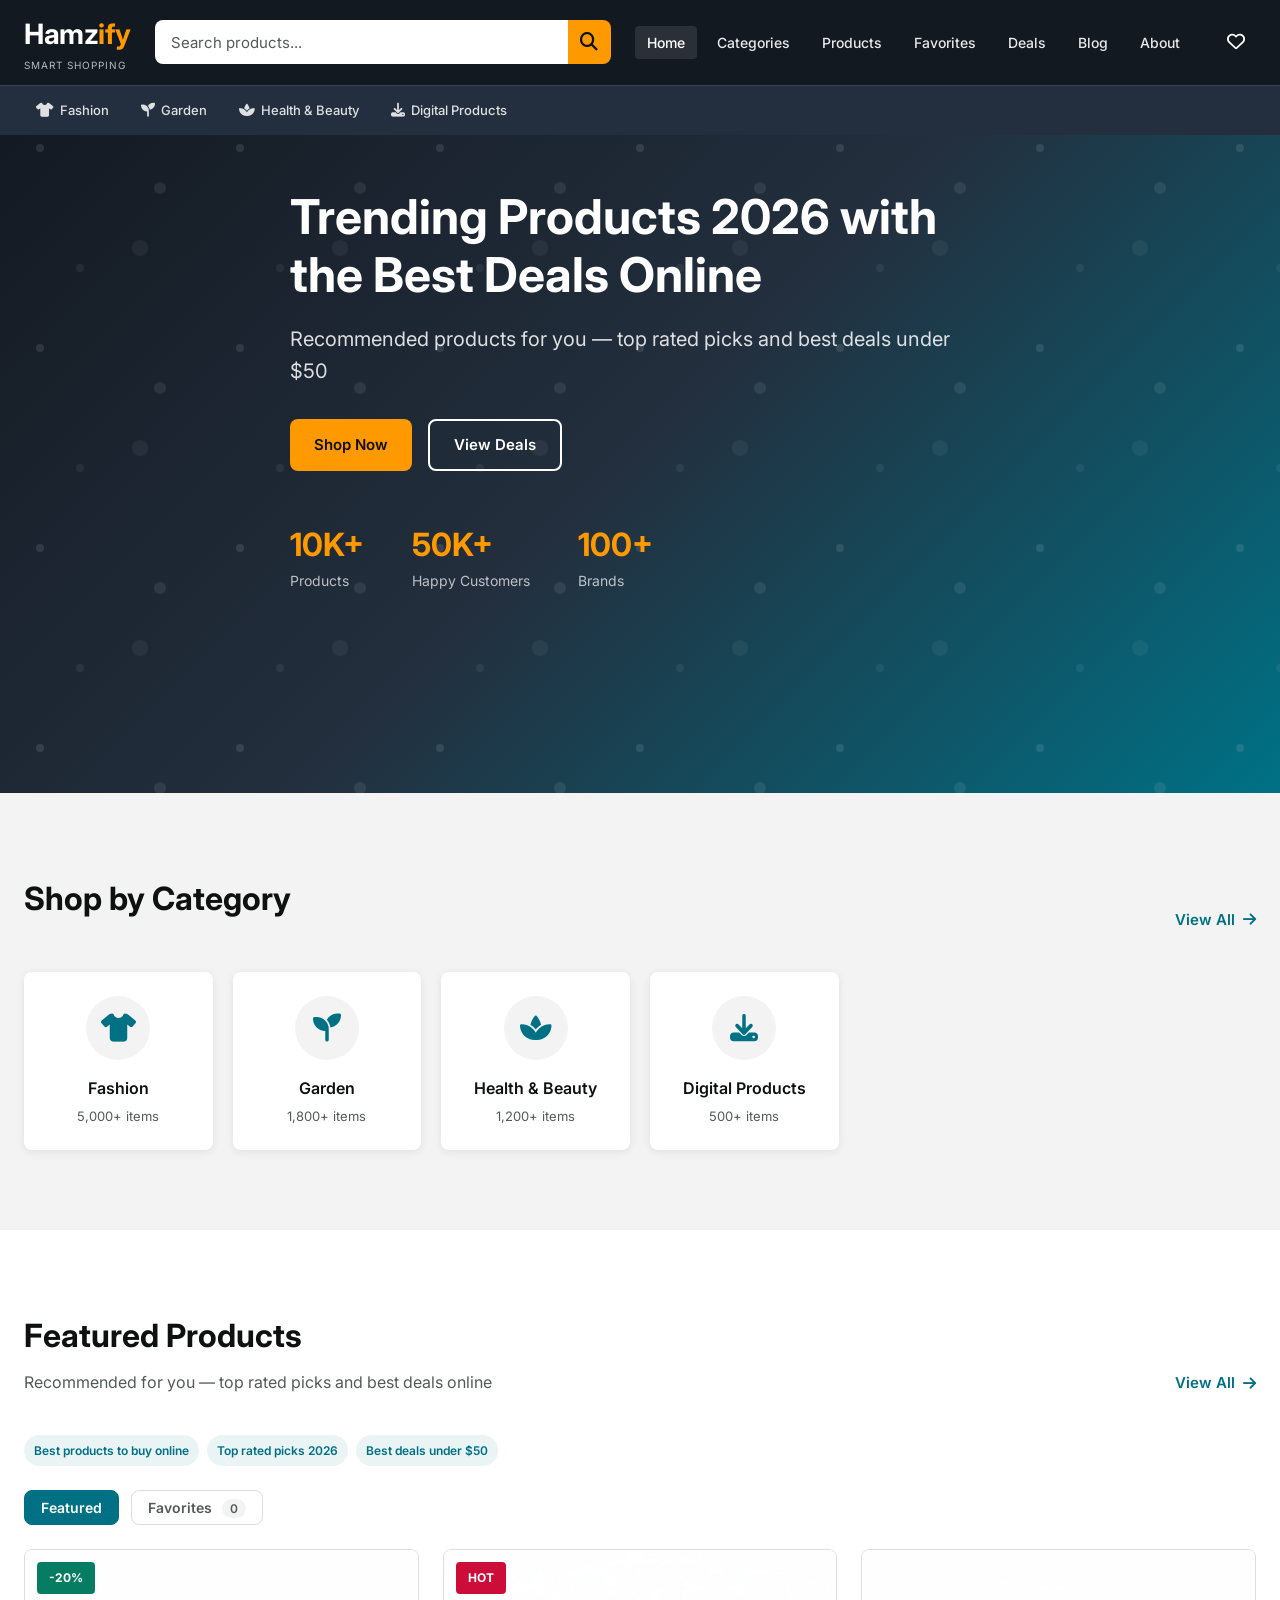
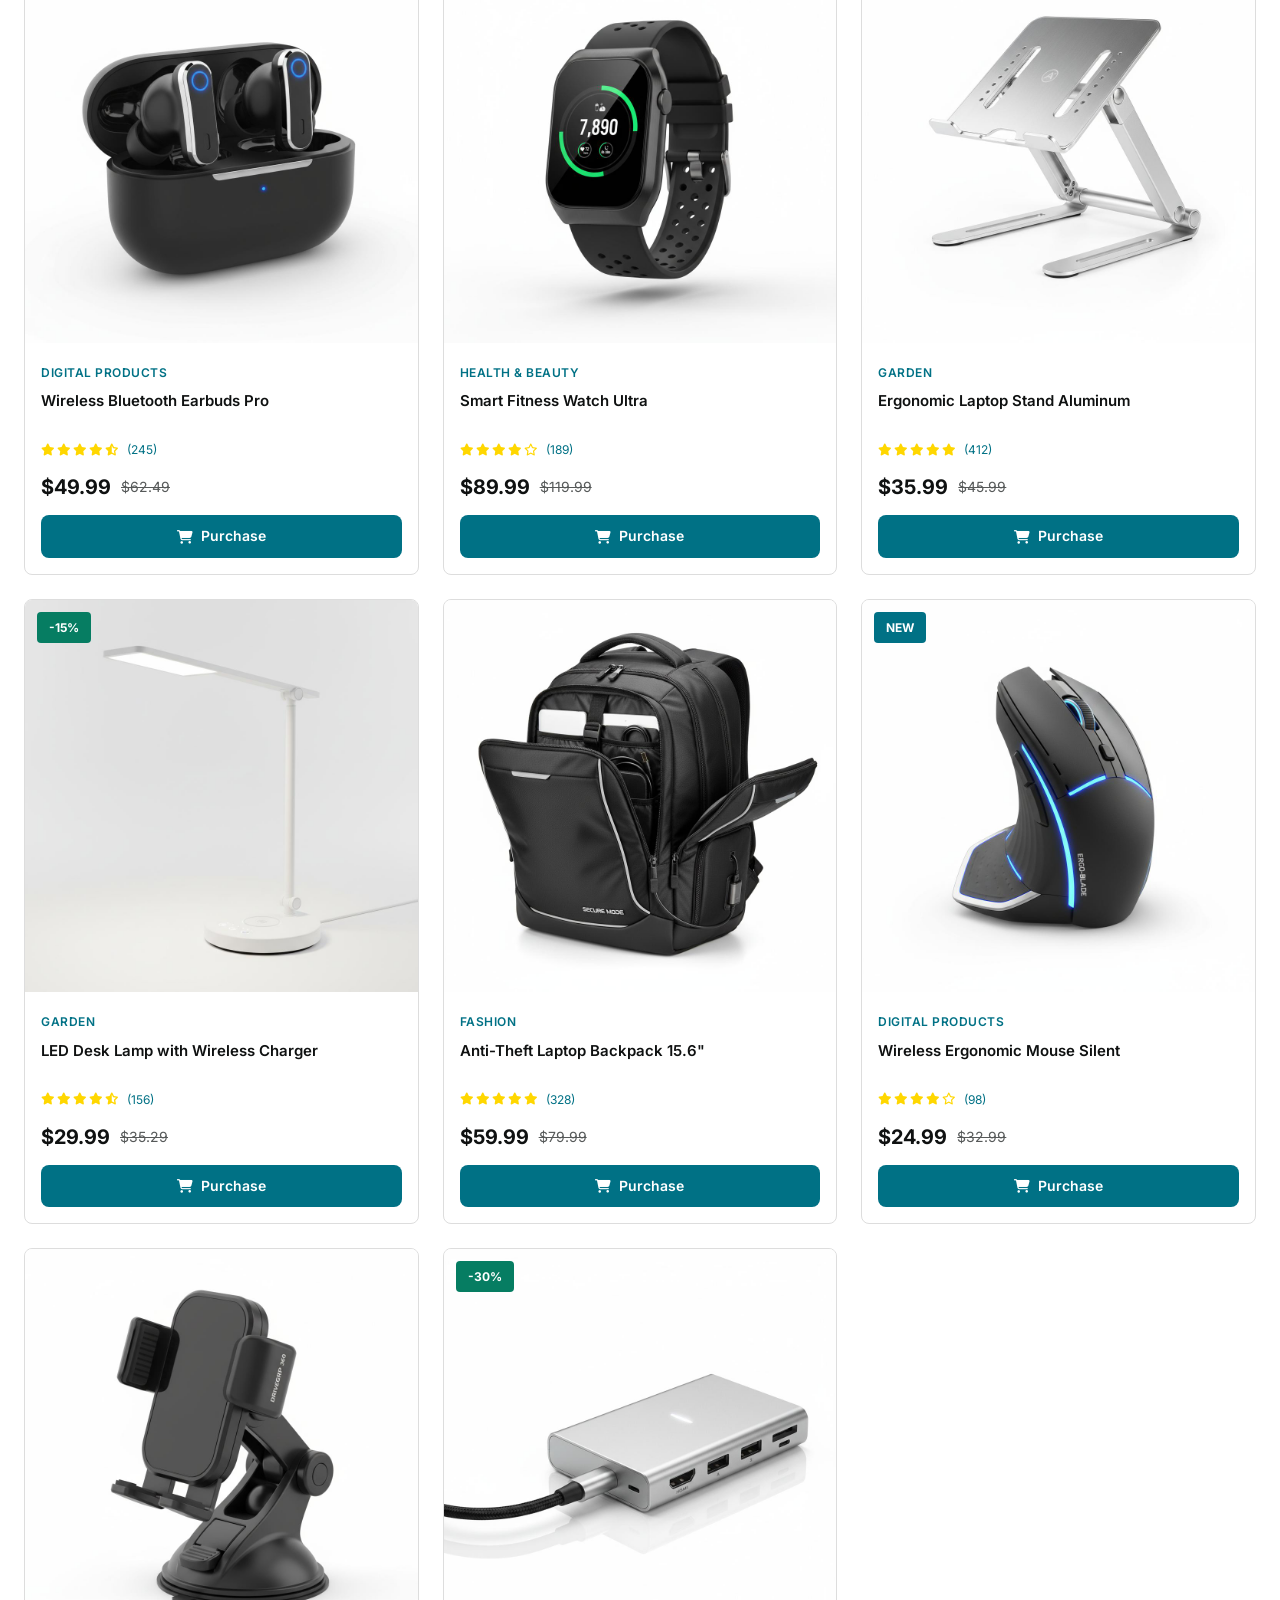
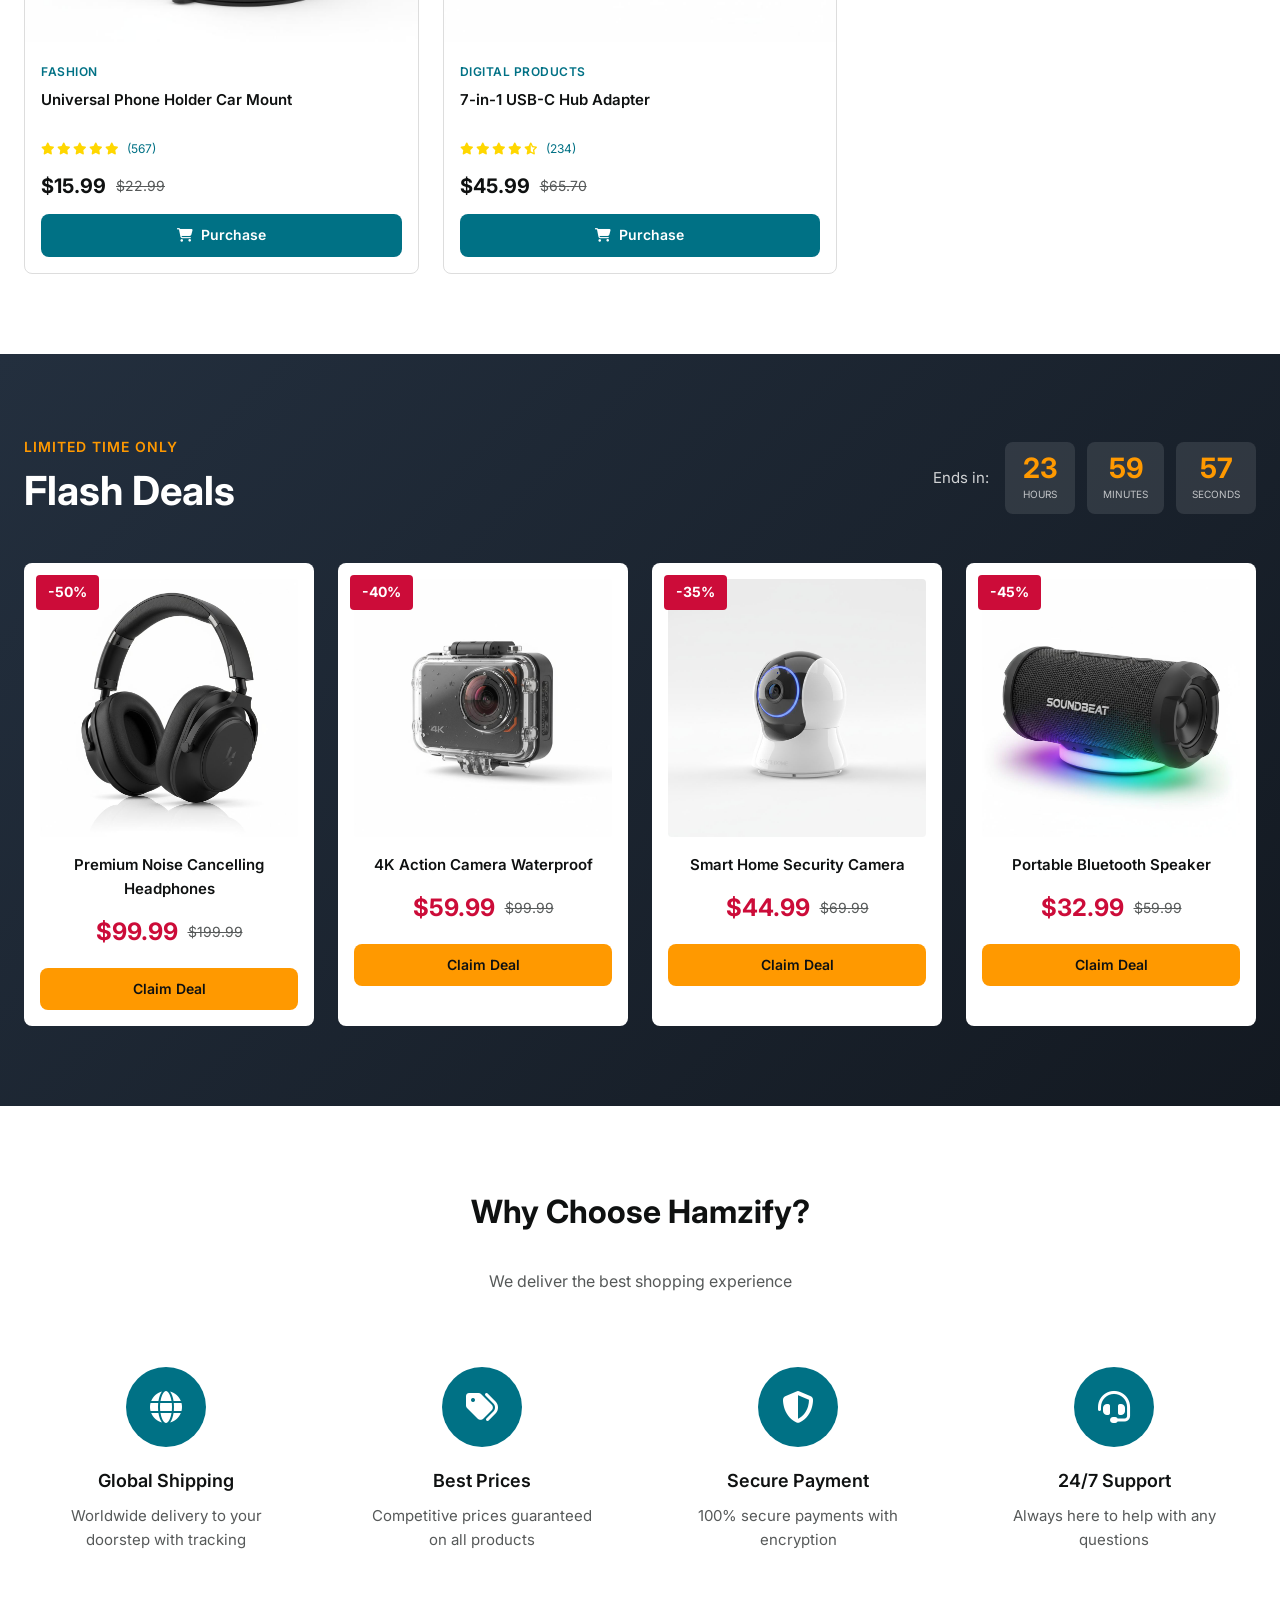
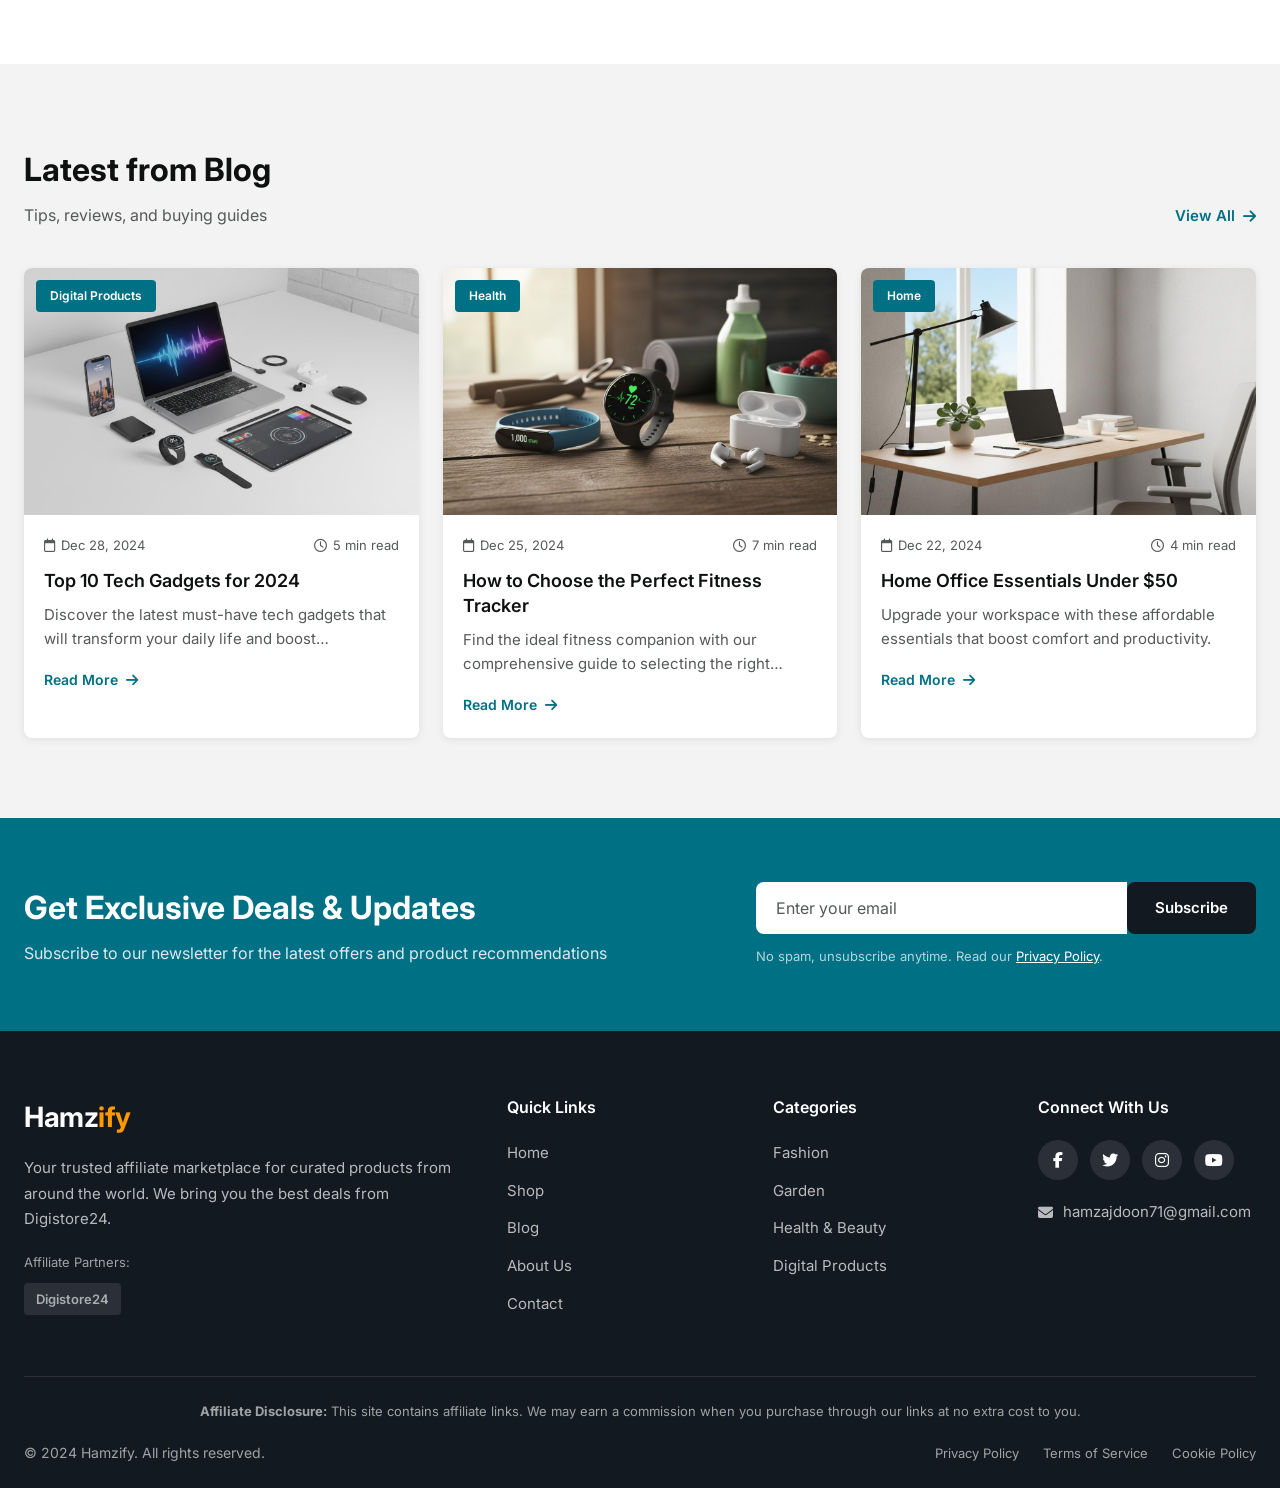
==== commit 5980a381: "Update logo branding to Hamzify" ====
--- a/index.html
+++ b/index.html
@@ -107,7 +107,7 @@
                 <div class="header-wrapper">
                     <!-- Logo -->
                     <a href="index.html" class="logo">
-                        <span class="logo-text">Shop<span class="logo-highlight">Sphere</span></span>
+                        <span class="logo-text">Hamz<span class="logo-highlight">ify</span></span>
                         <span class="logo-tagline">Smart Shopping</span>
                     </a>
 
@@ -168,7 +168,7 @@
     <!-- Mobile Menu -->
     <div class="mobile-menu" id="mobileMenu">
         <div class="mobile-menu-header">
-            <span class="logo-text">Shop<span class="logo-highlight">Sphere</span></span>
+            <span class="logo-text">Hamz<span class="logo-highlight">ify</span></span>
             <button class="mobile-menu-close" id="mobileMenuClose">
                 <i class="fas fa-times"></i>
             </button>
@@ -781,7 +781,7 @@
             <div class="footer-grid">
                 <div class="footer-col">
                     <a href="index.html" class="footer-logo">
-                        <span class="logo-text">Shop<span class="logo-highlight">Sphere</span></span>
+                        <span class="logo-text">Hamz<span class="logo-highlight">ify</span></span>
                     </a>
                     <p class="footer-desc">Your trusted affiliate marketplace for curated products from around the world. We bring you the best deals from Digistore24.</p>
                     <div class="affiliate-partners">
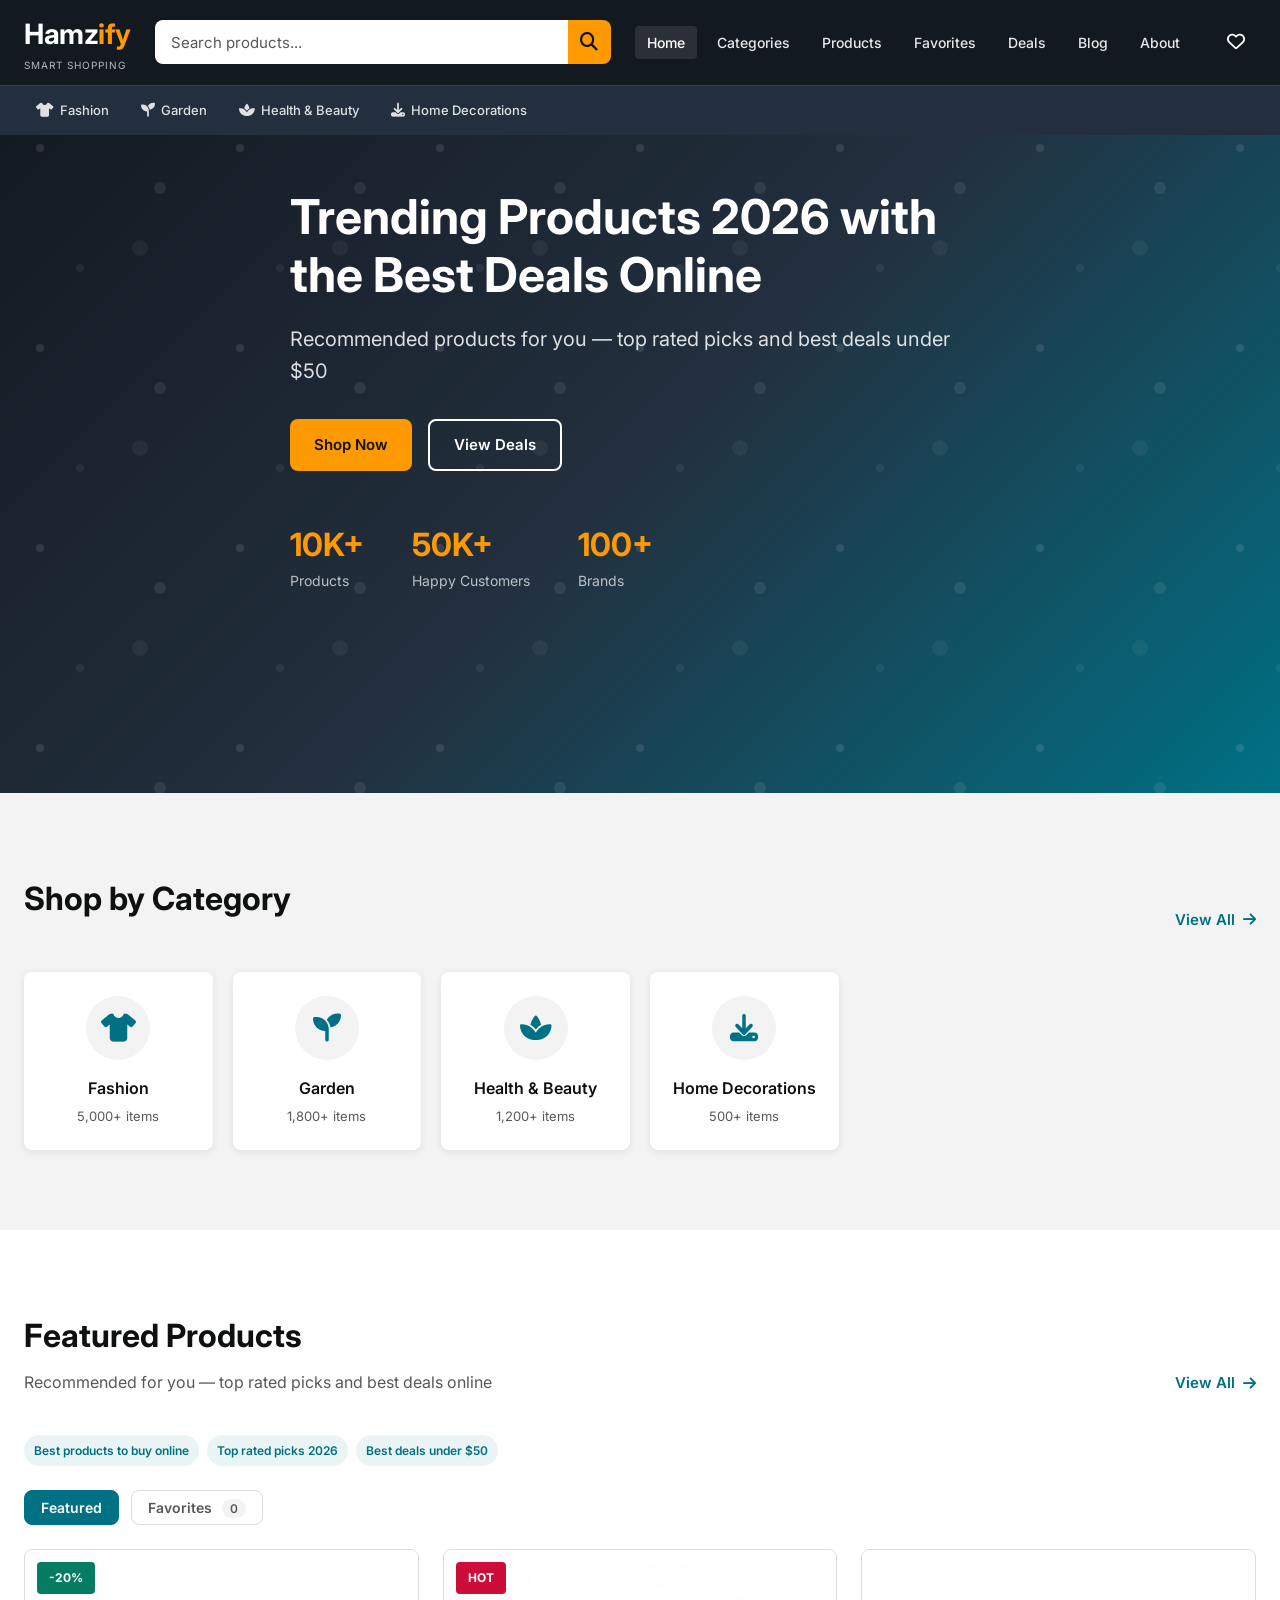
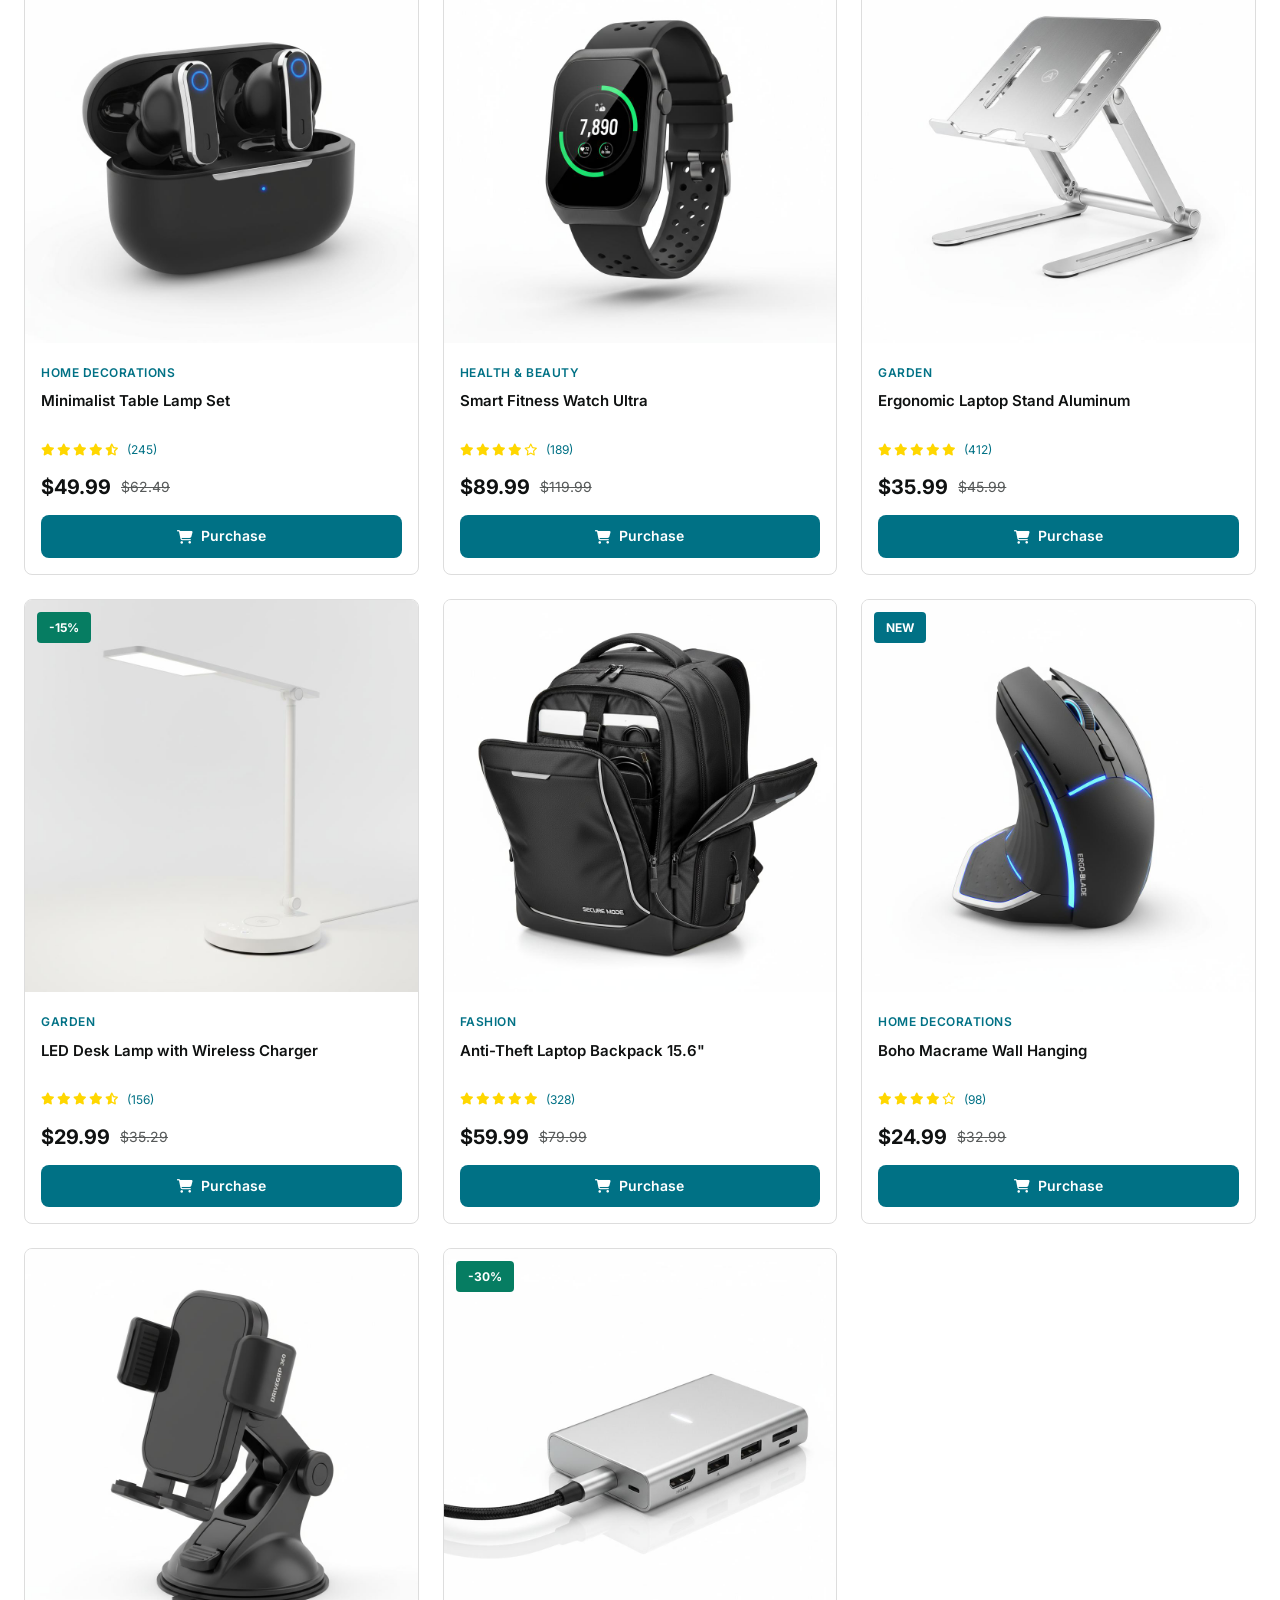
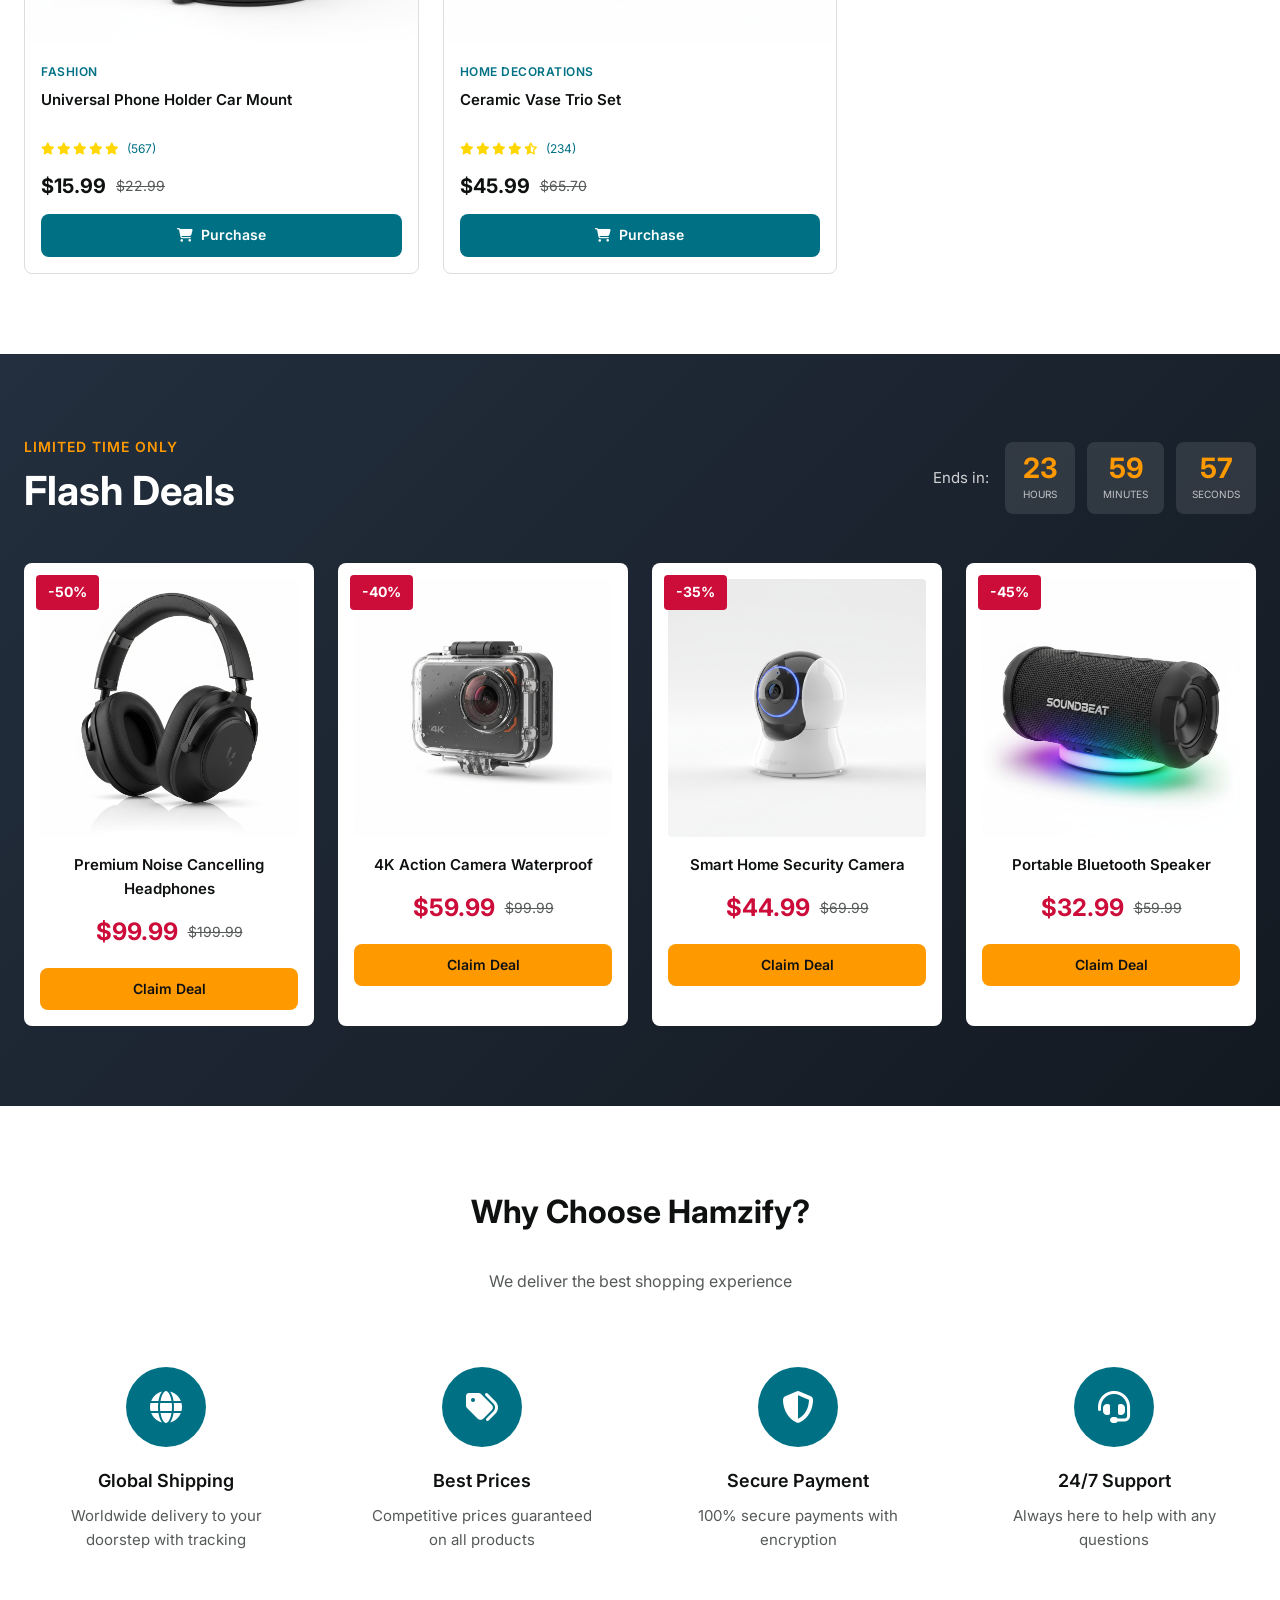
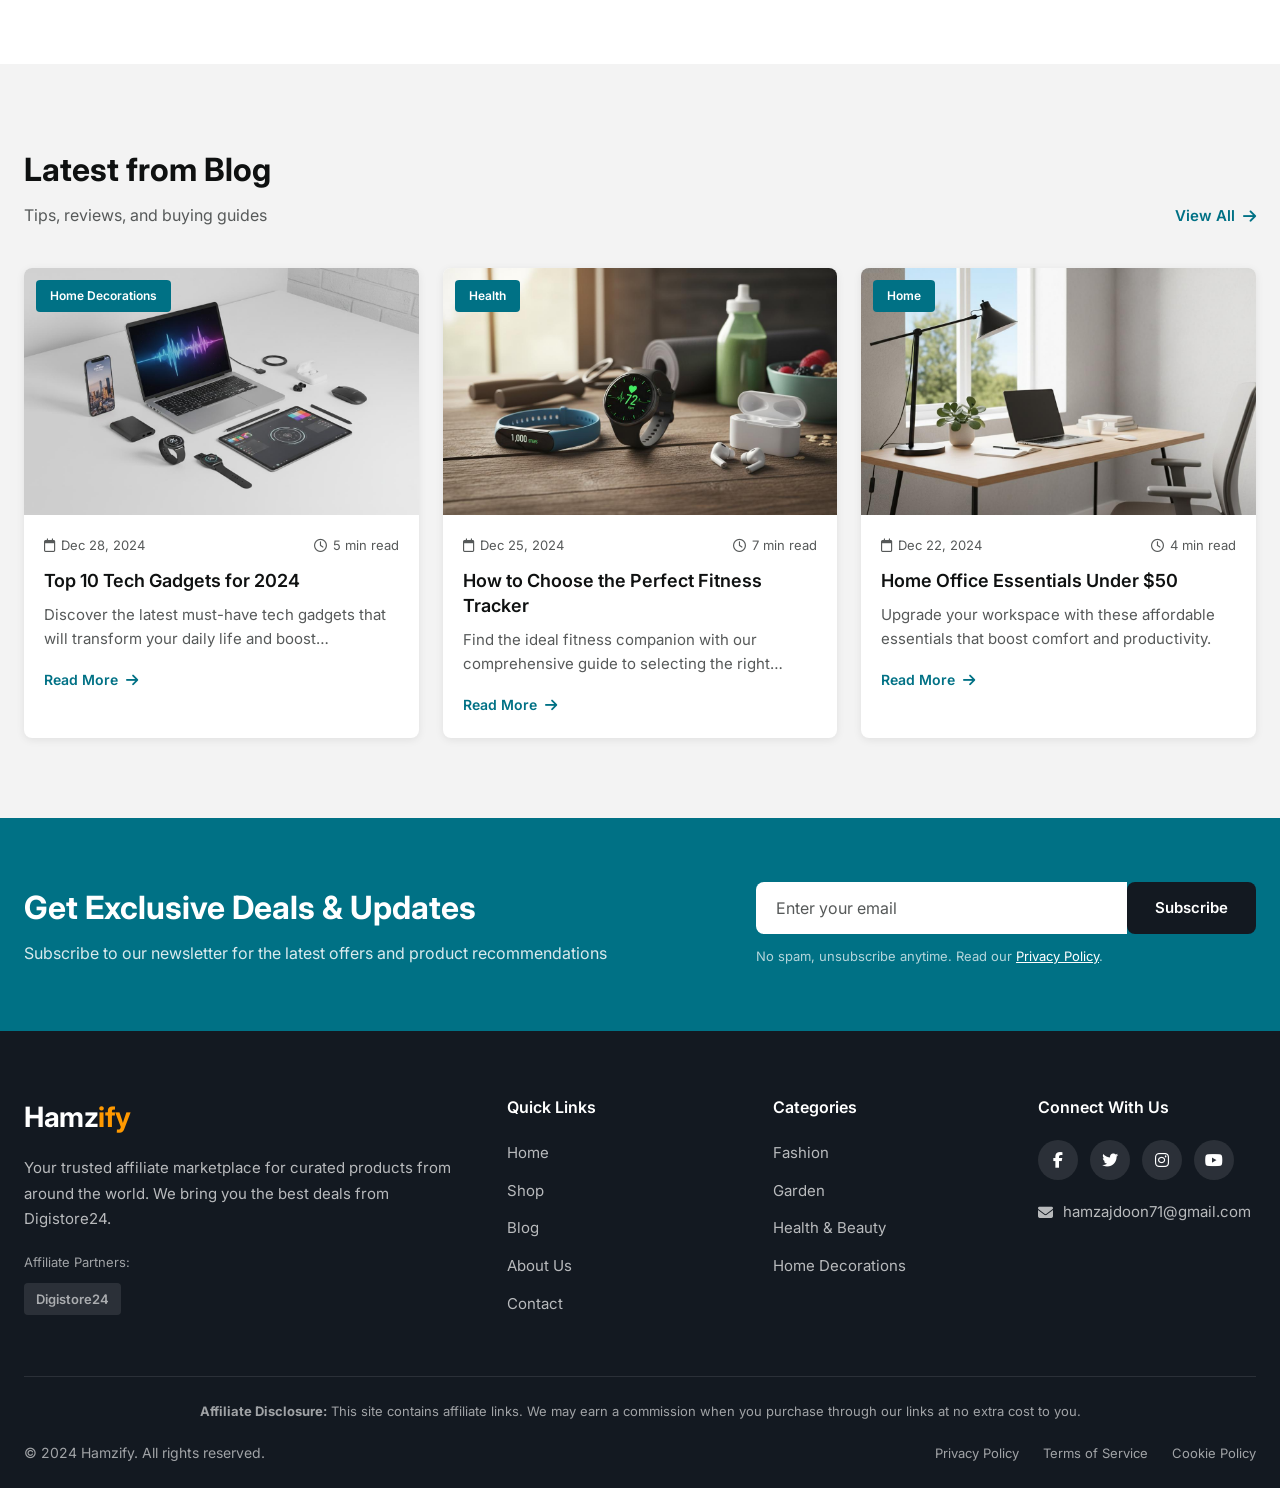
==== commit a74f5636: "Replace Digital Products with Home Decorations and update SEO" ====
--- a/index.html
+++ b/index.html
@@ -43,7 +43,7 @@
         "itemListElement": [
             {
                 "@type": "Product",
-                "name": "Wireless Bluetooth Earbuds Pro",
+                "name": "Minimalist Table Lamp Set",
                 "image": "images/product-1.jpg",
                 "description": "Premium wireless earbuds with noise cancellation and long battery life.",
                 "brand": {"@type": "Brand", "name": "Hamzify"},
@@ -79,7 +79,7 @@
             },
             {
                 "@type": "Product",
-                "name": "7-in-1 USB-C Hub Adapter",
+                "name": "Ceramic Vase Trio Set",
                 "image": "images/product-8.jpg",
                 "description": "Compact USB-C hub with HDMI and multiport support.",
                 "brand": {"@type": "Brand", "name": "Hamzify"},
@@ -156,7 +156,7 @@
                     <a href="fashion.html" class="secondary-link"><i class="fas fa-tshirt"></i> Fashion</a>
                     <a href="garden.html" class="secondary-link"><i class="fas fa-seedling"></i> Garden</a>
                     <a href="beauty.html" class="secondary-link"><i class="fas fa-spa"></i> Health & Beauty</a>
-                    <a href="digital.html" class="secondary-link"><i class="fas fa-download"></i> Digital Products</a>
+                    <a href="digital.html" class="secondary-link"><i class="fas fa-download"></i> Home Decorations</a>
                 </div>
             </div>
         </div>
@@ -259,7 +259,7 @@
                         <div class="category-icon">
                             <i class="fas fa-download"></i>
                         </div>
-                        <h3 class="category-name">Digital Products</h3>
+                        <h3 class="category-name">Home Decorations</h3>
                         <span class="category-count">500+ items</span>
                     </a>
                 </div>
@@ -289,7 +289,7 @@
                 </div>
                 <div class="products-grid" id="featuredGrid" data-tab-panel="featured">
                     <!-- Product 1 -->
-                    <div class="product-card" data-product-id="p1" data-title="Wireless Bluetooth Earbuds Pro" data-category="Digital Products" data-price="$49.99" data-original="$62.49" data-rating="4.5" data-reviews="245" data-image="images/product-1.jpg" data-badge="-20%" data-description="Premium wireless earbuds with noise cancellation, long battery life, and a wireless charging case." data-features="Active Noise Cancellation|30-hour battery life|IPX7 waterproof rating|Wireless charging case" data-affiliate="https://hamzify.site/earbuds-pro">
+                    <div class="product-card" data-product-id="p1" data-title="Minimalist Table Lamp Set" data-category="Home Decorations" data-price="$49.99" data-original="$62.49" data-rating="4.5" data-reviews="245" data-image="images/product-1.jpg" data-badge="-20%" data-description="Minimalist table lamp set with warm light and modern home decor styling for cozy spaces." data-features="Warm ambient glow|Minimalist metal base|Soft fabric shade|Perfect for bedside decor" data-affiliate="https://hamzify.site/table-lamp-set">
                         <div class="product-badge">-20%</div>
                         <div class="product-image">
                             <img src="images/product-1.jpg" alt="Wireless Bluetooth Earbuds" loading="lazy">
@@ -303,8 +303,8 @@
                             </div>
                         </div>
                         <div class="product-info">
-                            <span class="product-category">Digital Products</span>
-                            <h3 class="product-title">Wireless Bluetooth Earbuds Pro</h3>
+                            <span class="product-category">Home Decorations</span>
+                            <h3 class="product-title">Minimalist Table Lamp Set</h3>
                             <div class="product-rating">
                                 <div class="stars">
                                     <i class="fas fa-star"></i>
@@ -319,7 +319,7 @@
                                 <span class="current-price">$49.99</span>
                                 <span class="original-price">$62.49</span>
                             </div>
-                            <a href="https://hamzify.site/earbuds-pro" class="btn btn-buy" data-affiliate="https://hamzify.site/earbuds-pro" target="_blank" rel="noopener">
+                            <a href="https://hamzify.site/table-lamp-set" class="btn btn-buy" data-affiliate="https://hamzify.site/table-lamp-set" target="_blank" rel="noopener">
                                 <i class="fas fa-shopping-cart"></i> Purchase
                             </a>
                         </div>
@@ -472,7 +472,7 @@
                     </div>
 
                     <!-- Product 6 -->
-                    <div class="product-card" data-product-id="p6" data-title="Wireless Ergonomic Mouse Silent" data-category="Digital Products" data-price="$24.99" data-original="$32.99" data-rating="4.0" data-reviews="98" data-image="images/product-6.jpg" data-badge="NEW" data-badge-class="badge-new" data-description="Quiet ergonomic mouse with smooth tracking and comfortable grip for long sessions." data-features="Silent clicks|Ergonomic design|2.4GHz wireless|Rechargeable battery" data-affiliate="https://hamzify.site/ergonomic-mouse">
+                    <div class="product-card" data-product-id="p6" data-title="Boho Macrame Wall Hanging" data-category="Home Decorations" data-price="$24.99" data-original="$32.99" data-rating="4.0" data-reviews="98" data-image="images/product-6.jpg" data-badge="NEW" data-badge-class="badge-new" data-description="Handwoven macrame wall art that adds texture and boho charm to living rooms and bedrooms." data-features="Handwoven cotton|Natural wood dowel|Boho neutral palette|Easy wall hanging" data-affiliate="https://hamzify.site/macrame-wall-hanging">
                         <div class="product-badge badge-new">NEW</div>
                         <div class="product-image">
                             <img src="images/product-6.jpg" alt="Wireless Mouse" loading="lazy">
@@ -486,8 +486,8 @@
                             </div>
                         </div>
                         <div class="product-info">
-                            <span class="product-category">Digital Products</span>
-                            <h3 class="product-title">Wireless Ergonomic Mouse Silent</h3>
+                            <span class="product-category">Home Decorations</span>
+                            <h3 class="product-title">Boho Macrame Wall Hanging</h3>
                             <div class="product-rating">
                                 <div class="stars">
                                     <i class="fas fa-star"></i>
@@ -502,7 +502,7 @@
                                 <span class="current-price">$24.99</span>
                                 <span class="original-price">$32.99</span>
                             </div>
-                            <a href="https://hamzify.site/ergonomic-mouse" class="btn btn-buy" data-affiliate="https://hamzify.site/ergonomic-mouse" target="_blank" rel="noopener">
+                            <a href="https://hamzify.site/macrame-wall-hanging" class="btn btn-buy" data-affiliate="https://hamzify.site/macrame-wall-hanging" target="_blank" rel="noopener">
                                 <i class="fas fa-shopping-cart"></i> Purchase
                             </a>
                         </div>
@@ -545,7 +545,7 @@
                     </div>
 
                     <!-- Product 8 -->
-                    <div class="product-card" data-product-id="p8" data-title="7-in-1 USB-C Hub Adapter" data-category="Digital Products" data-price="$45.99" data-original="$65.70" data-rating="4.5" data-reviews="234" data-image="images/product-8.jpg" data-badge="-30%" data-description="Compact USB-C hub with HDMI, USB-A, and card readers for productivity on the go." data-features="4K HDMI output|3 USB 3.0 ports|SD/TF card reader|100W PD charging" data-affiliate="https://hamzify.site/usb-hub">
+                    <div class="product-card" data-product-id="p8" data-title="Ceramic Vase Trio Set" data-category="Home Decorations" data-price="$45.99" data-original="$65.70" data-rating="4.5" data-reviews="234" data-image="images/product-8.jpg" data-badge="-30%" data-description="Modern matte ceramic vases that elevate shelf styling and home decor accents." data-features="Set of 3 sizes|Matte ceramic finish|Neutral tones|Ideal for shelves" data-affiliate="https://hamzify.site/ceramic-vase-trio">
                         <div class="product-badge">-30%</div>
                         <div class="product-image">
                             <img src="images/product-8.jpg" alt="USB-C Hub" loading="lazy">
@@ -559,8 +559,8 @@
                             </div>
                         </div>
                         <div class="product-info">
-                            <span class="product-category">Digital Products</span>
-                            <h3 class="product-title">7-in-1 USB-C Hub Adapter</h3>
+                            <span class="product-category">Home Decorations</span>
+                            <h3 class="product-title">Ceramic Vase Trio Set</h3>
                             <div class="product-rating">
                                 <div class="stars">
                                     <i class="fas fa-star"></i>
@@ -575,7 +575,7 @@
                                 <span class="current-price">$45.99</span>
                                 <span class="original-price">$65.70</span>
                             </div>
-                            <a href="https://hamzify.site/usb-hub" class="btn btn-buy" data-affiliate="https://hamzify.site/usb-hub" target="_blank" rel="noopener">
+                            <a href="https://hamzify.site/ceramic-vase-trio" class="btn btn-buy" data-affiliate="https://hamzify.site/ceramic-vase-trio" target="_blank" rel="noopener">
                                 <i class="fas fa-shopping-cart"></i> Purchase
                             </a>
                         </div>
@@ -709,7 +709,7 @@
                     <article class="blog-card">
                         <div class="blog-image">
                             <img src="images/blog-1.jpg" alt="Blog post" loading="lazy">
-                            <span class="blog-category">Digital Products</span>
+                            <span class="blog-category">Home Decorations</span>
                         </div>
                         <div class="blog-content">
                             <div class="blog-meta">
@@ -807,7 +807,7 @@
                         <li><a href="fashion.html">Fashion</a></li>
                         <li><a href="garden.html">Garden</a></li>
                         <li><a href="beauty.html">Health & Beauty</a></li>
-                        <li><a href="digital.html">Digital Products</a></li>
+                        <li><a href="digital.html">Home Decorations</a></li>
                     </ul>
                 </div>
                 <div class="footer-col">
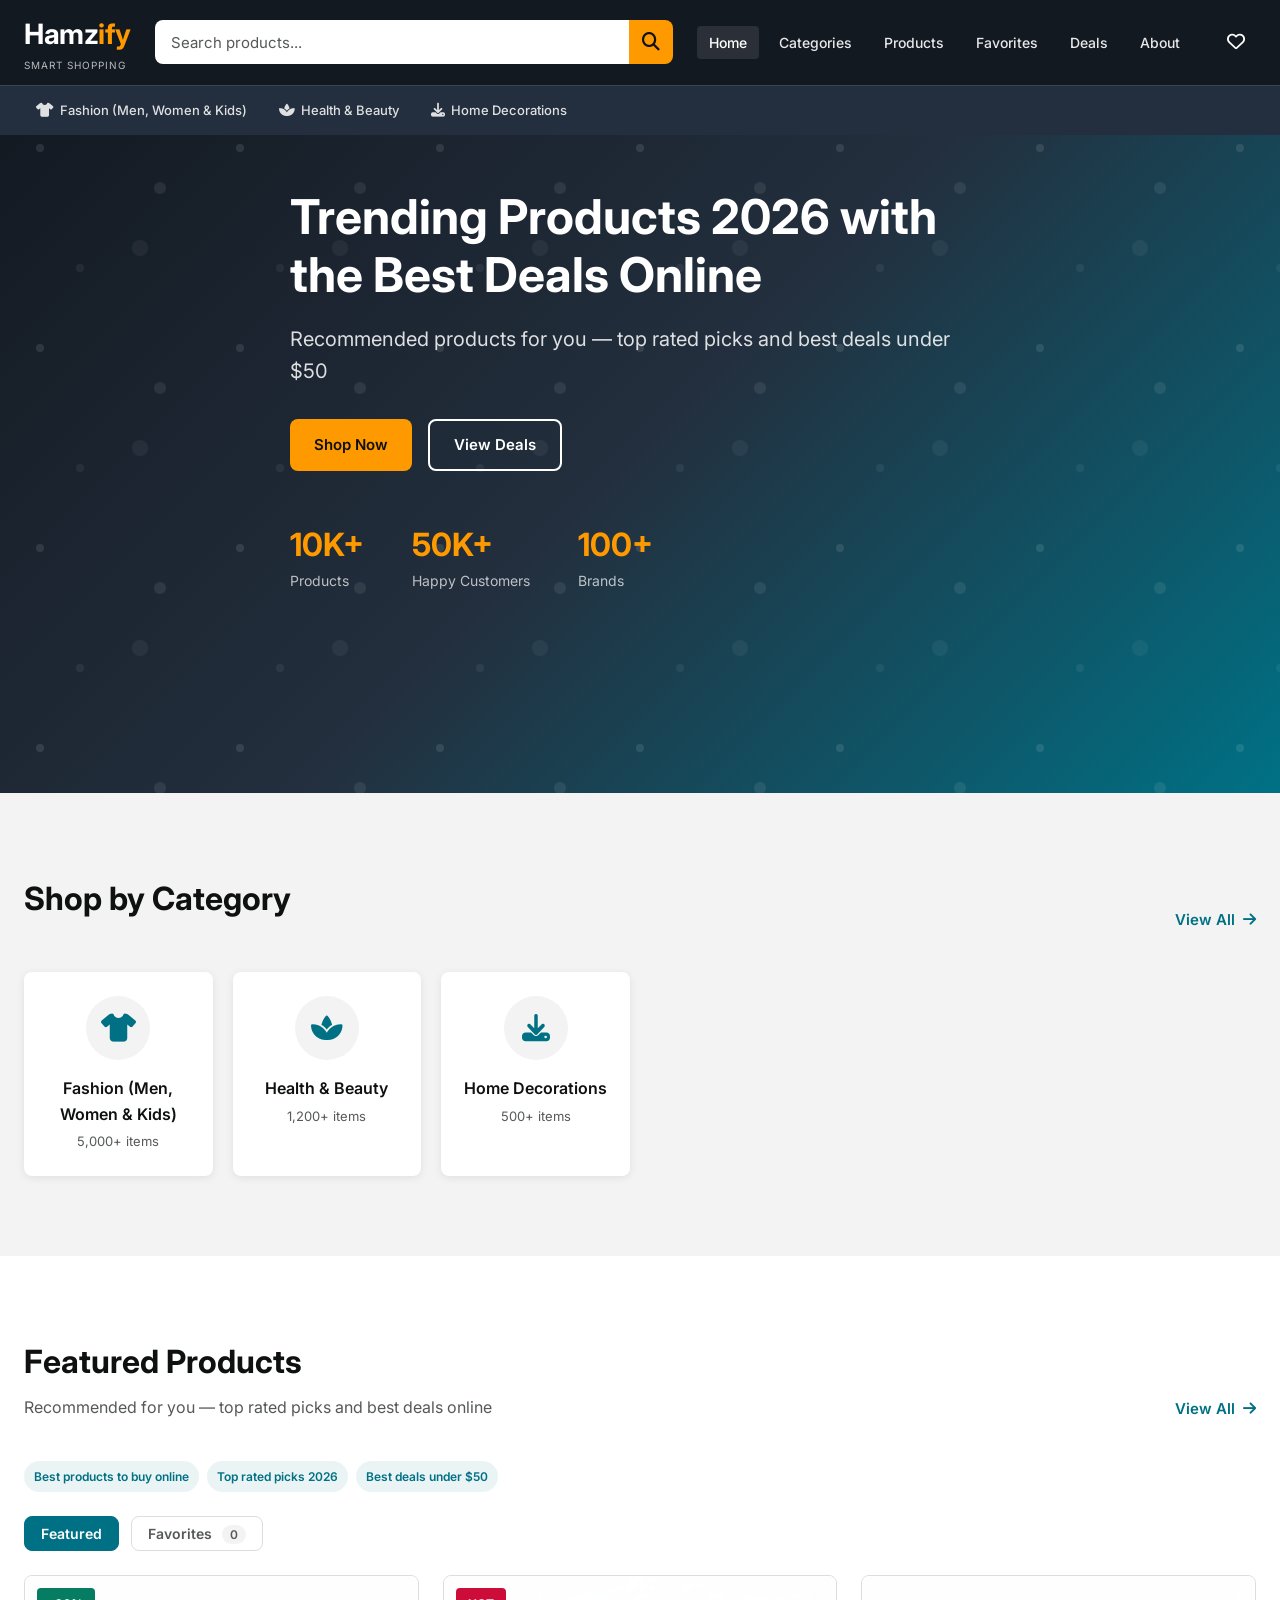
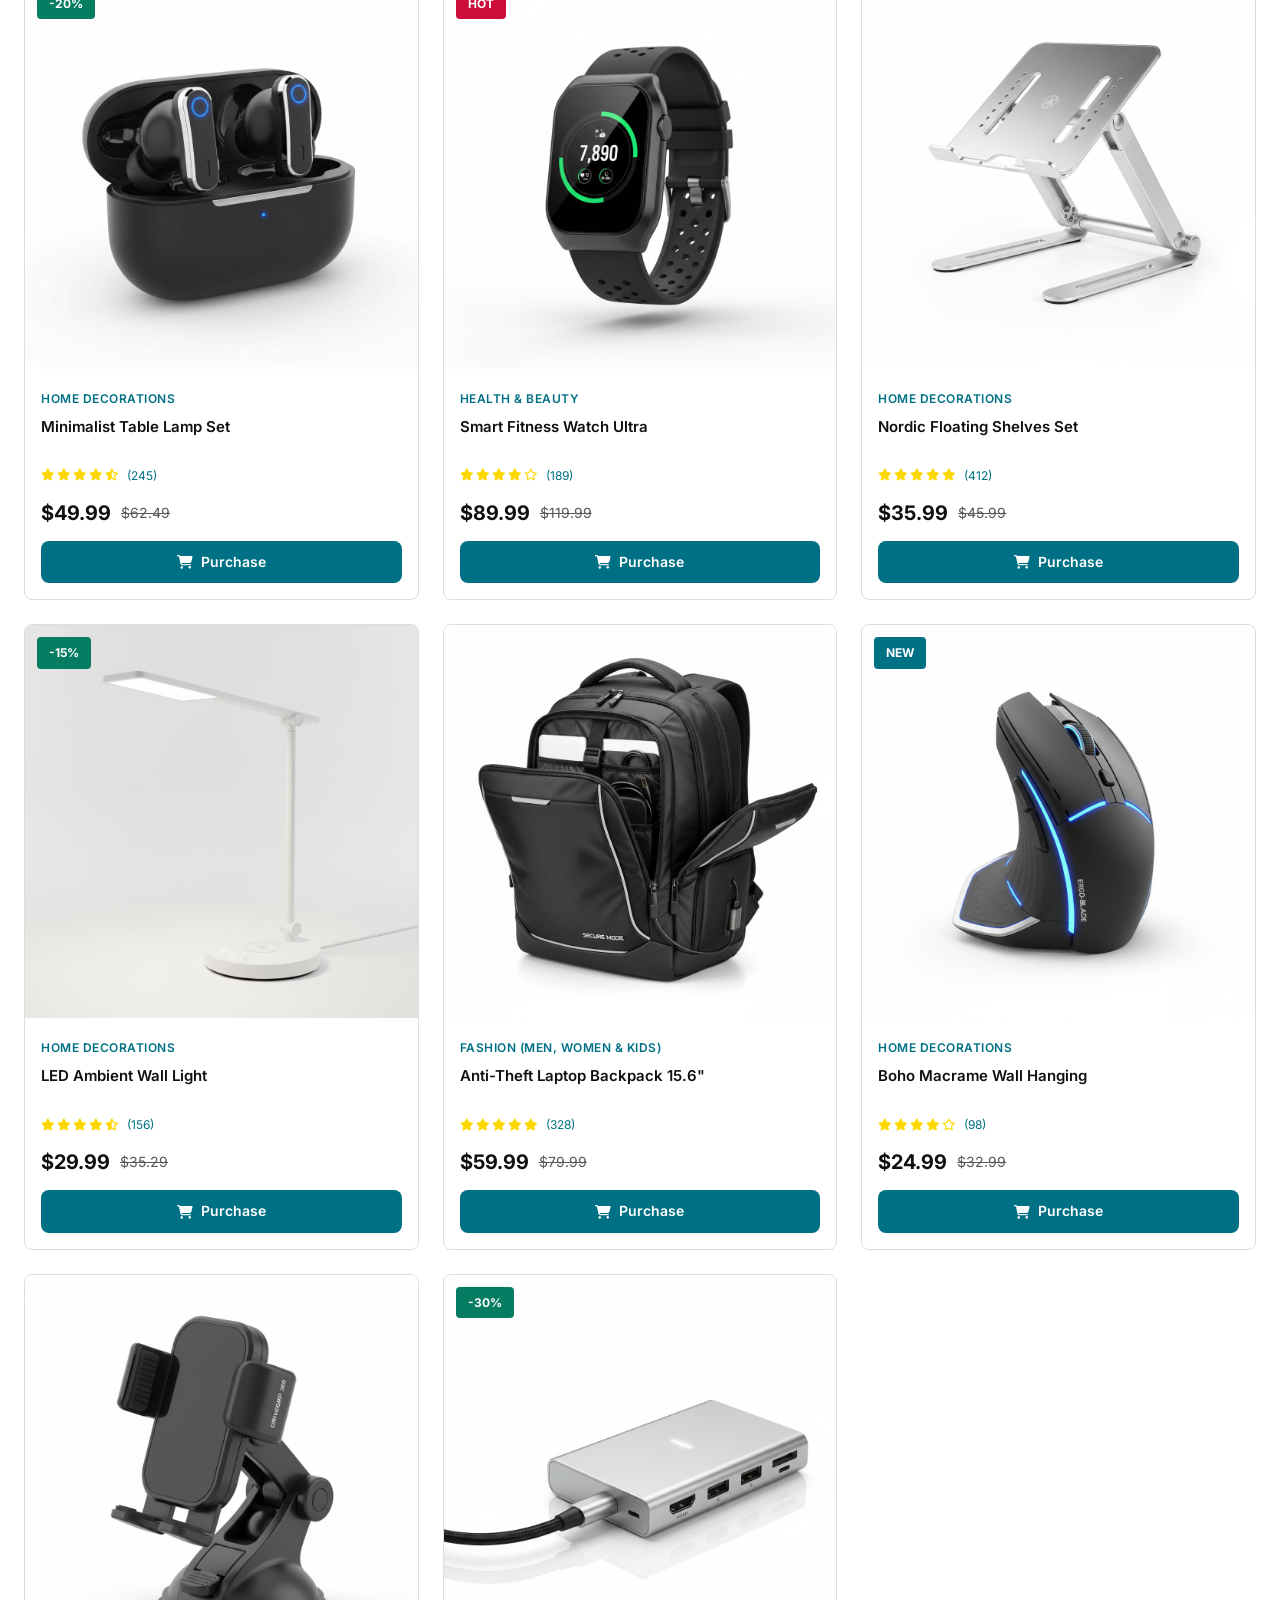
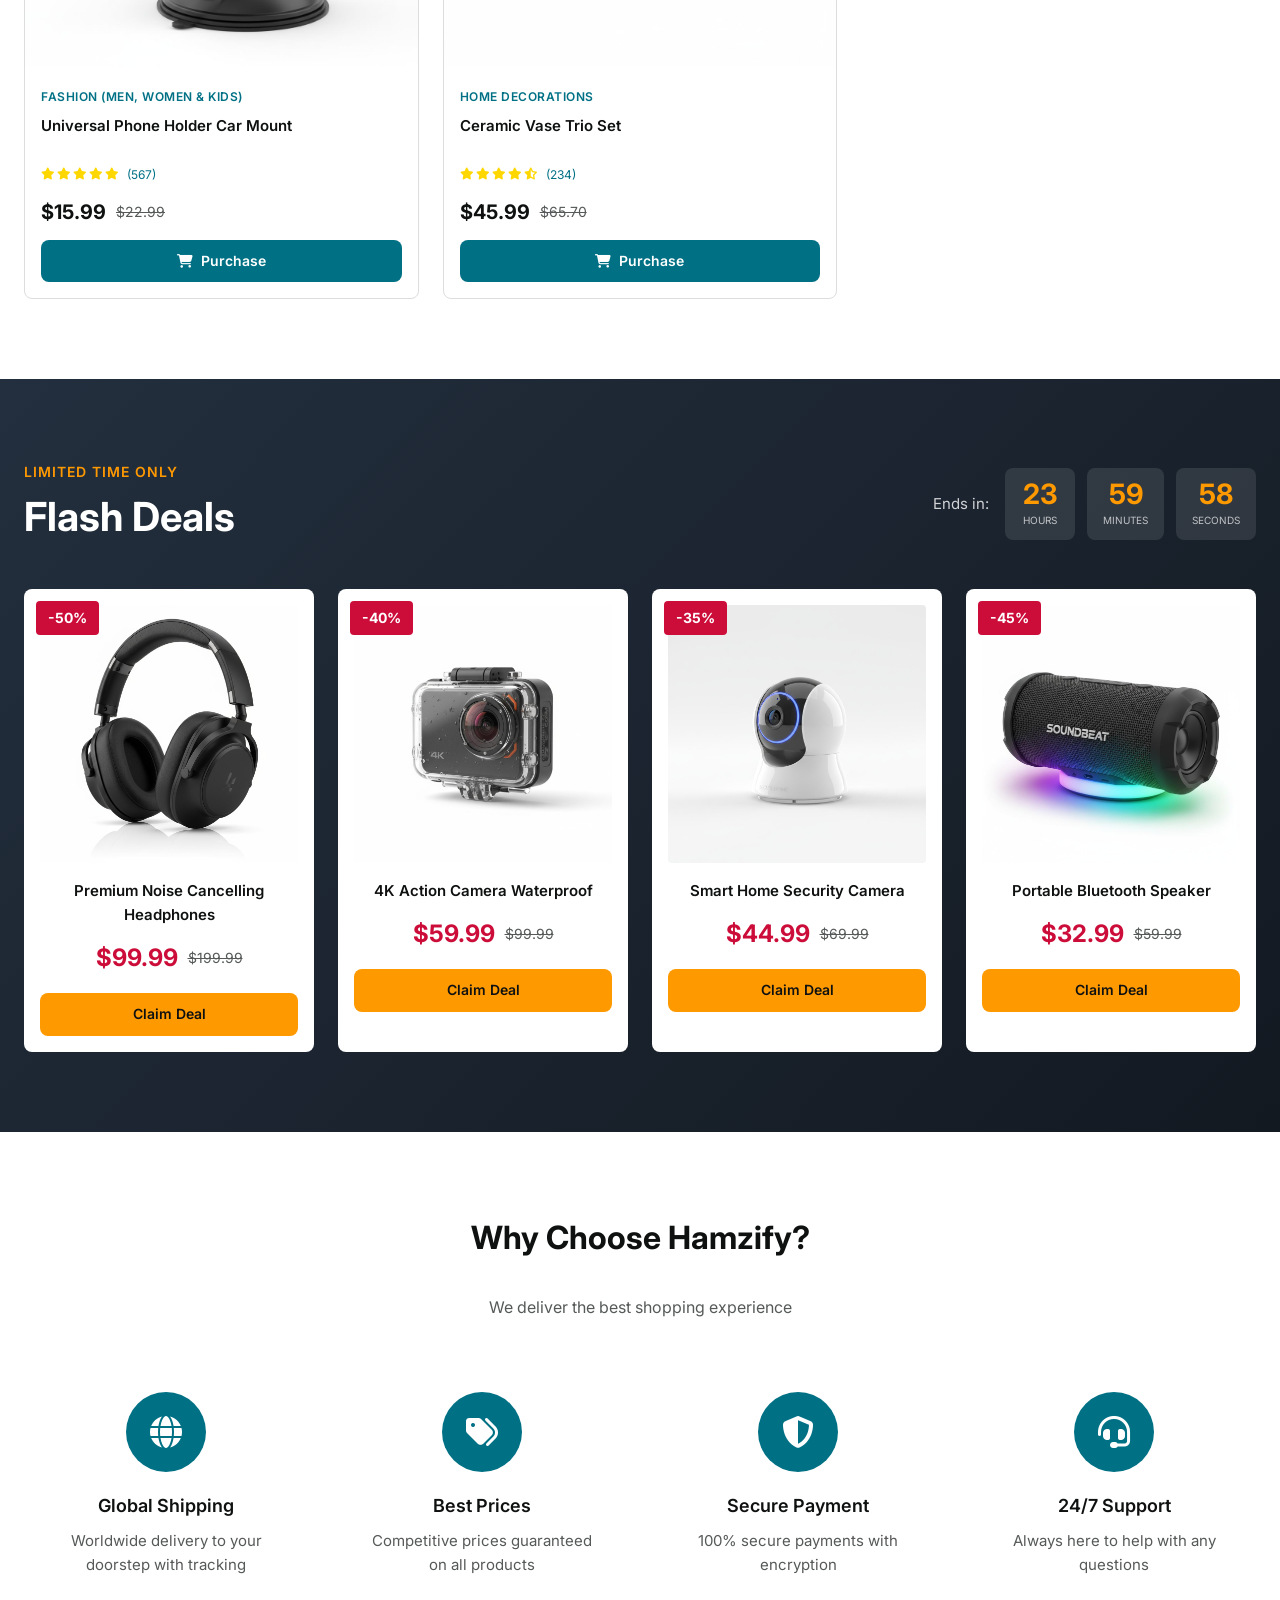
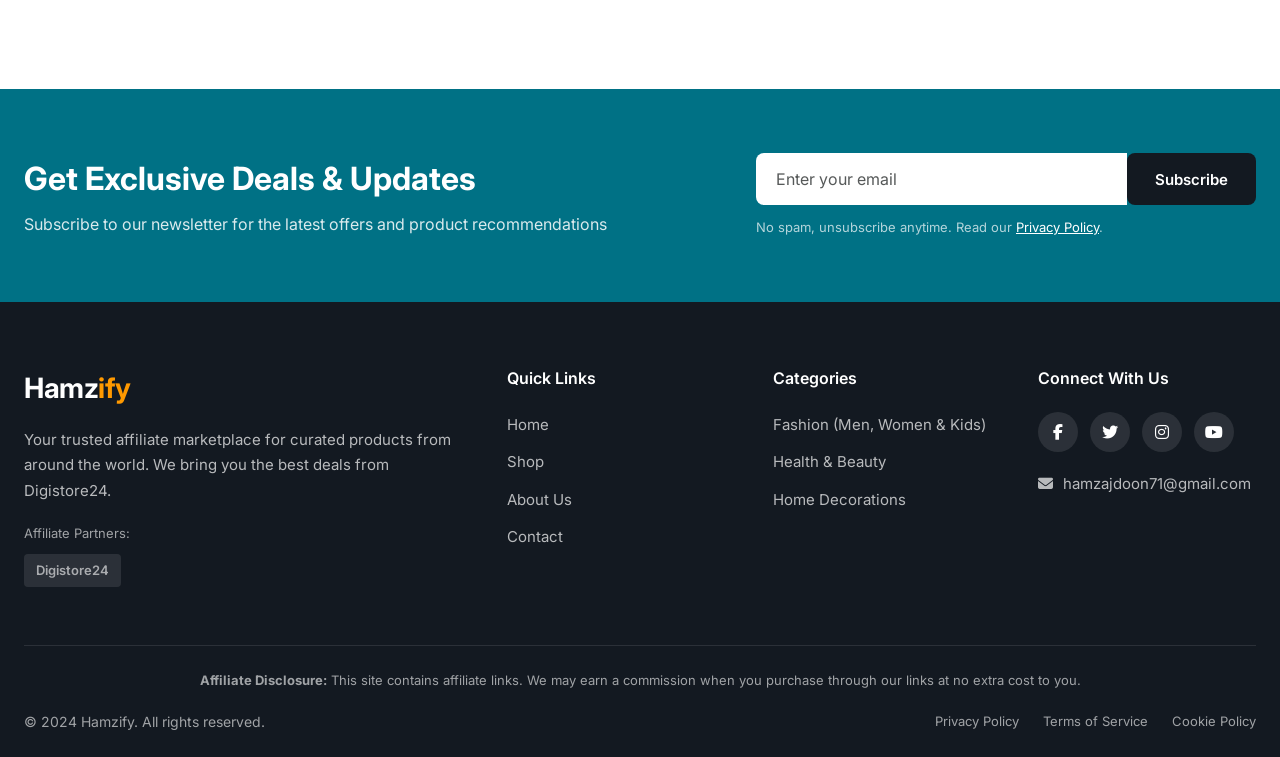
==== commit 435c197a: "n" ====
--- a/index.html
+++ b/index.html
@@ -8,12 +8,12 @@
     <meta name="keywords" content="best products to buy online, top trending products 2026, best deals online, recommended products for you, best products under $50, top rated products 2026, best deals under $50, trending products 2026">
     <meta name="robots" content="index, follow, max-image-preview:large">
     <!-- TODO: Replace with your real domain when ready -->
-    <link rel="canonical" href="index.html">
+    <link rel="canonical" href="https://hamzify.site/">
     <meta property="og:type" content="website">
     <meta property="og:site_name" content="Hamzify">
     <meta property="og:title" content="Hamzify | Trending Products 2026, Best Deals Online">
     <meta property="og:description" content="Hamzify curates trending products 2026 with best deals online and recommended products for you.">
-    <meta property="og:url" content="index.html">
+    <meta property="og:url" content="https://hamzify.site/">
     <meta name="twitter:card" content="summary">
     <meta name="twitter:title" content="Hamzify | Trending Products 2026">
     <meta name="twitter:description" content="Best deals online, top rated picks, and budget-friendly finds under $50.">
@@ -45,7 +45,7 @@
                 "@type": "Product",
                 "name": "Minimalist Table Lamp Set",
                 "image": "images/product-1.jpg",
-                "description": "Premium wireless earbuds with noise cancellation and long battery life.",
+                "description": "Minimalist table lamp set with warm light and modern home decor styling for cozy spaces.",
                 "brand": {"@type": "Brand", "name": "Hamzify"},
                 "offers": {
                     "@type": "Offer",
@@ -81,7 +81,7 @@
                 "@type": "Product",
                 "name": "Ceramic Vase Trio Set",
                 "image": "images/product-8.jpg",
-                "description": "Compact USB-C hub with HDMI and multiport support.",
+                "description": "Modern matte ceramic vases that elevate shelf styling and home decor accents.",
                 "brand": {"@type": "Brand", "name": "Hamzify"},
                 "offers": {
                     "@type": "Offer",
@@ -127,8 +127,7 @@
                             <li><a href="#products" class="nav-link">Products</a></li>
                             <li><a href="#favorites" class="nav-link">Favorites</a></li>
                             <li><a href="#deals" class="nav-link">Deals</a></li>
-                            <li><a href="blog.html" class="nav-link">Blog</a></li>
-                            <li><a href="#about" class="nav-link">About</a></li>
+                                                        <li><a href="#about" class="nav-link">About</a></li>
                         </ul>
                     </nav>
 
@@ -153,9 +152,8 @@
         <div class="header-bottom">
             <div class="container">
                 <div class="secondary-nav">
-                    <a href="fashion.html" class="secondary-link"><i class="fas fa-tshirt"></i> Fashion</a>
-                    <a href="garden.html" class="secondary-link"><i class="fas fa-seedling"></i> Garden</a>
-                    <a href="beauty.html" class="secondary-link"><i class="fas fa-spa"></i> Health & Beauty</a>
+                    <a href="fashion.html" class="secondary-link"><i class="fas fa-tshirt"></i> Fashion (Men, Women & Kids)</a>
+                                        <a href="beauty.html" class="secondary-link"><i class="fas fa-spa"></i> Health & Beauty</a>
                     <a href="digital.html" class="secondary-link"><i class="fas fa-download"></i> Home Decorations</a>
                 </div>
             </div>
@@ -179,8 +177,7 @@
             <a href="#products" class="mobile-nav-link">Products</a>
             <a href="#favorites" class="mobile-nav-link">Favorites</a>
             <a href="#deals" class="mobile-nav-link">Deals</a>
-            <a href="blog.html" class="mobile-nav-link">Blog</a>
-            <a href="#about" class="mobile-nav-link">About</a>
+                        <a href="#about" class="mobile-nav-link">About</a>
         </nav>
         <div class="mobile-menu-footer">
             <p>Affiliate Partners:</p>
@@ -238,17 +235,10 @@
                         <div class="category-icon">
                             <i class="fas fa-tshirt"></i>
                         </div>
-                        <h3 class="category-name">Fashion</h3>
+                        <h3 class="category-name">Fashion (Men, Women & Kids)</h3>
                         <span class="category-count">5,000+ items</span>
                     </a>
-                    <a href="garden.html" class="category-card" id="category-garden">
-                        <div class="category-icon">
-                            <i class="fas fa-seedling"></i>
-                        </div>
-                        <h3 class="category-name">Garden</h3>
-                        <span class="category-count">1,800+ items</span>
-                    </a>
-                    <a href="beauty.html" class="category-card" id="category-beauty">
+                                        <a href="beauty.html" class="category-card" id="category-beauty">
                         <div class="category-icon">
                             <i class="fas fa-spa"></i>
                         </div>
@@ -292,7 +282,7 @@
                     <div class="product-card" data-product-id="p1" data-title="Minimalist Table Lamp Set" data-category="Home Decorations" data-price="$49.99" data-original="$62.49" data-rating="4.5" data-reviews="245" data-image="images/product-1.jpg" data-badge="-20%" data-description="Minimalist table lamp set with warm light and modern home decor styling for cozy spaces." data-features="Warm ambient glow|Minimalist metal base|Soft fabric shade|Perfect for bedside decor" data-affiliate="https://hamzify.site/table-lamp-set">
                         <div class="product-badge">-20%</div>
                         <div class="product-image">
-                            <img src="images/product-1.jpg" alt="Wireless Bluetooth Earbuds" loading="lazy">
+                            <img src="images/product-1.jpg" alt="Minimalist table lamp set" loading="lazy">
                             <div class="product-actions">
                                 <button class="action-btn-wishlist" aria-label="Add to wishlist">
                                     <i class="far fa-heart"></i>
@@ -363,9 +353,9 @@
                     </div>
 
                     <!-- Product 3 -->
-                    <div class="product-card" data-product-id="p3" data-title="Ergonomic Laptop Stand Aluminum" data-category="Garden" data-price="$35.99" data-original="$45.99" data-rating="5.0" data-reviews="412" data-image="images/product-3.jpg" data-badge="" data-description="Adjustable aluminum laptop stand designed to improve posture and airflow." data-features="Adjustable height|Aluminum build|Fits up to 17-inch laptops|Foldable design" data-affiliate="https://hamzify.site/laptop-stand">
+                    <div class="product-card" data-product-id="p3" data-title="Nordic Floating Shelves Set" data-category="Home Decorations" data-price="$35.99" data-original="$45.99" data-rating="5.0" data-reviews="412" data-image="images/product-3.jpg" data-badge="" data-description="Minimalist floating shelves to style books, plants, and decor for a clean modern look." data-features="Set of 3 shelves|Matte wood finish|Hidden brackets|Easy installation" data-affiliate="https://hamzify.site/floating-shelves">
                         <div class="product-image">
-                            <img src="images/product-3.jpg" alt="Portable Laptop Stand" loading="lazy">
+                            <img src="images/product-3.jpg" alt="Nordic floating shelves" loading="lazy">
                             <div class="product-actions">
                                 <button class="action-btn-wishlist" aria-label="Add to wishlist">
                                     <i class="far fa-heart"></i>
@@ -376,8 +366,8 @@
                             </div>
                         </div>
                         <div class="product-info">
-                            <span class="product-category">Garden</span>
-                            <h3 class="product-title">Ergonomic Laptop Stand Aluminum</h3>
+                            <span class="product-category">Home Decorations</span>
+                            <h3 class="product-title">Nordic Floating Shelves Set</h3>
                             <div class="product-rating">
                                 <div class="stars">
                                     <i class="fas fa-star"></i>
@@ -392,17 +382,17 @@
                                 <span class="current-price">$35.99</span>
                                 <span class="original-price">$45.99</span>
                             </div>
-                            <a href="https://hamzify.site/laptop-stand" class="btn btn-buy" data-affiliate="https://hamzify.site/laptop-stand" target="_blank" rel="noopener">
+                            <a href="https://hamzify.site/floating-shelves" class="btn btn-buy" data-affiliate="https://hamzify.site/floating-shelves" target="_blank" rel="noopener">
                                 <i class="fas fa-shopping-cart"></i> Purchase
                             </a>
                         </div>
                     </div>
 
                     <!-- Product 4 -->
-                    <div class="product-card" data-product-id="p4" data-title="LED Desk Lamp with Wireless Charger" data-category="Garden" data-price="$29.99" data-original="$35.29" data-rating="4.5" data-reviews="156" data-image="images/product-4.jpg" data-badge="-15%" data-description="Modern desk lamp with adjustable brightness and a built-in wireless charging base." data-features="Wireless charging base|5 color modes|6 brightness levels|Touch controls" data-affiliate="https://hamzify.site/desk-lamp">
+                    <div class="product-card" data-product-id="p4" data-title="LED Ambient Wall Light" data-category="Home Decorations" data-price="$29.99" data-original="$35.29" data-rating="4.5" data-reviews="156" data-image="images/product-4.jpg" data-badge="-15%" data-description="Soft ambient wall light that creates a cozy glow for bedrooms, halls, and living rooms." data-features="Warm white glow|Minimalist design|Easy mount|Energy efficient" data-affiliate="https://hamzify.site/ambient-wall-light">
                         <div class="product-badge">-15%</div>
                         <div class="product-image">
-                            <img src="images/product-4.jpg" alt="LED Desk Lamp" loading="lazy">
+                            <img src="images/product-4.jpg" alt="LED ambient wall light" loading="lazy">
                             <div class="product-actions">
                                 <button class="action-btn-wishlist" aria-label="Add to wishlist">
                                     <i class="far fa-heart"></i>
@@ -413,8 +403,8 @@
                             </div>
                         </div>
                         <div class="product-info">
-                            <span class="product-category">Garden</span>
-                            <h3 class="product-title">LED Desk Lamp with Wireless Charger</h3>
+                            <span class="product-category">Home Decorations</span>
+                            <h3 class="product-title">LED Ambient Wall Light</h3>
                             <div class="product-rating">
                                 <div class="stars">
                                     <i class="fas fa-star"></i>
@@ -429,7 +419,7 @@
                                 <span class="current-price">$29.99</span>
                                 <span class="original-price">$35.29</span>
                             </div>
-                            <a href="https://hamzify.site/desk-lamp" class="btn btn-buy" data-affiliate="https://hamzify.site/desk-lamp" target="_blank" rel="noopener">
+                            <a href="https://hamzify.site/ambient-wall-light" class="btn btn-buy" data-affiliate="https://hamzify.site/ambient-wall-light" target="_blank" rel="noopener">
                                 <i class="fas fa-shopping-cart"></i> Purchase
                             </a>
                         </div>
@@ -449,7 +439,7 @@
                             </div>
                         </div>
                         <div class="product-info">
-                            <span class="product-category">Fashion</span>
+                            <span class="product-category">Fashion (Men, Women & Kids)</span>
                             <h3 class="product-title">Anti-Theft Laptop Backpack 15.6"</h3>
                             <div class="product-rating">
                                 <div class="stars">
@@ -475,7 +465,7 @@
                     <div class="product-card" data-product-id="p6" data-title="Boho Macrame Wall Hanging" data-category="Home Decorations" data-price="$24.99" data-original="$32.99" data-rating="4.0" data-reviews="98" data-image="images/product-6.jpg" data-badge="NEW" data-badge-class="badge-new" data-description="Handwoven macrame wall art that adds texture and boho charm to living rooms and bedrooms." data-features="Handwoven cotton|Natural wood dowel|Boho neutral palette|Easy wall hanging" data-affiliate="https://hamzify.site/macrame-wall-hanging">
                         <div class="product-badge badge-new">NEW</div>
                         <div class="product-image">
-                            <img src="images/product-6.jpg" alt="Wireless Mouse" loading="lazy">
+                            <img src="images/product-6.jpg" alt="Boho macrame wall hanging" loading="lazy">
                             <div class="product-actions">
                                 <button class="action-btn-wishlist" aria-label="Add to wishlist">
                                     <i class="far fa-heart"></i>
@@ -522,7 +512,7 @@
                             </div>
                         </div>
                         <div class="product-info">
-                            <span class="product-category">Fashion</span>
+                            <span class="product-category">Fashion (Men, Women & Kids)</span>
                             <h3 class="product-title">Universal Phone Holder Car Mount</h3>
                             <div class="product-rating">
                                 <div class="stars">
@@ -548,7 +538,7 @@
                     <div class="product-card" data-product-id="p8" data-title="Ceramic Vase Trio Set" data-category="Home Decorations" data-price="$45.99" data-original="$65.70" data-rating="4.5" data-reviews="234" data-image="images/product-8.jpg" data-badge="-30%" data-description="Modern matte ceramic vases that elevate shelf styling and home decor accents." data-features="Set of 3 sizes|Matte ceramic finish|Neutral tones|Ideal for shelves" data-affiliate="https://hamzify.site/ceramic-vase-trio">
                         <div class="product-badge">-30%</div>
                         <div class="product-image">
-                            <img src="images/product-8.jpg" alt="USB-C Hub" loading="lazy">
+                            <img src="images/product-8.jpg" alt="Ceramic vase trio set" loading="lazy">
                             <div class="product-actions">
                                 <button class="action-btn-wishlist" aria-label="Add to wishlist">
                                     <i class="far fa-heart"></i>
@@ -695,66 +685,7 @@
             </div>
         </section>
 
-        <!-- Blog Section -->
-        <section class="blog" id="blog">
-            <div class="container">
-                <div class="section-header">
-                    <div class="section-title-wrapper">
-                        <h2 class="section-title">Latest from Blog</h2>
-                        <p class="section-subtitle">Tips, reviews, and buying guides</p>
-                    </div>
-                    <a href="blog.html" class="view-all">View All <i class="fas fa-arrow-right"></i></a>
-                </div>
-                <div class="blog-grid">
-                    <article class="blog-card">
-                        <div class="blog-image">
-                            <img src="images/blog-1.jpg" alt="Blog post" loading="lazy">
-                            <span class="blog-category">Home Decorations</span>
-                        </div>
-                        <div class="blog-content">
-                            <div class="blog-meta">
-                                <span><i class="far fa-calendar"></i> Dec 28, 2024</span>
-                                <span><i class="far fa-clock"></i> 5 min read</span>
-                            </div>
-                            <h3 class="blog-title">Top 10 Tech Gadgets for 2024</h3>
-                            <p class="blog-excerpt">Discover the latest must-have tech gadgets that will transform your daily life and boost productivity.</p>
-                            <a href="blog.html" class="blog-readmore">Read More <i class="fas fa-arrow-right"></i></a>
-                        </div>
-                    </article>
-                    <article class="blog-card">
-                        <div class="blog-image">
-                            <img src="images/blog-2.jpg" alt="Blog post" loading="lazy">
-                            <span class="blog-category">Health</span>
-                        </div>
-                        <div class="blog-content">
-                            <div class="blog-meta">
-                                <span><i class="far fa-calendar"></i> Dec 25, 2024</span>
-                                <span><i class="far fa-clock"></i> 7 min read</span>
-                            </div>
-                            <h3 class="blog-title">How to Choose the Perfect Fitness Tracker</h3>
-                            <p class="blog-excerpt">Find the ideal fitness companion with our comprehensive guide to selecting the right tracker.</p>
-                            <a href="blog.html" class="blog-readmore">Read More <i class="fas fa-arrow-right"></i></a>
-                        </div>
-                    </article>
-                    <article class="blog-card">
-                        <div class="blog-image">
-                            <img src="images/blog-3.jpg" alt="Blog post" loading="lazy">
-                            <span class="blog-category">Home</span>
-                        </div>
-                        <div class="blog-content">
-                            <div class="blog-meta">
-                                <span><i class="far fa-calendar"></i> Dec 22, 2024</span>
-                                <span><i class="far fa-clock"></i> 4 min read</span>
-                            </div>
-                            <h3 class="blog-title">Home Office Essentials Under $50</h3>
-                            <p class="blog-excerpt">Upgrade your workspace with these affordable essentials that boost comfort and productivity.</p>
-                            <a href="blog.html" class="blog-readmore">Read More <i class="fas fa-arrow-right"></i></a>
-                        </div>
-                    </article>
-                </div>
-            </div>
-        </section>
-
+        
         <!-- Newsletter Section -->
         <section class="newsletter">
             <div class="container">
@@ -796,17 +727,15 @@
                     <ul class="footer-links">
                         <li><a href="index.html">Home</a></li>
                         <li><a href="#products">Shop</a></li>
-                        <li><a href="blog.html">Blog</a></li>
-                        <li><a href="#about">About Us</a></li>
+                                                <li><a href="#about">About Us</a></li>
                         <li><a href="mailto:hamzajdoon71@gmail.com">Contact</a></li>
                     </ul>
                 </div>
                 <div class="footer-col">
                     <h4 class="footer-title">Categories</h4>
                     <ul class="footer-links">
-                        <li><a href="fashion.html">Fashion</a></li>
-                        <li><a href="garden.html">Garden</a></li>
-                        <li><a href="beauty.html">Health & Beauty</a></li>
+                        <li><a href="fashion.html"> Fashion (Men, Women & Kids)</a></li>
+                                                <li><a href="beauty.html">Health & Beauty</a></li>
                         <li><a href="digital.html">Home Decorations</a></li>
                     </ul>
                 </div>
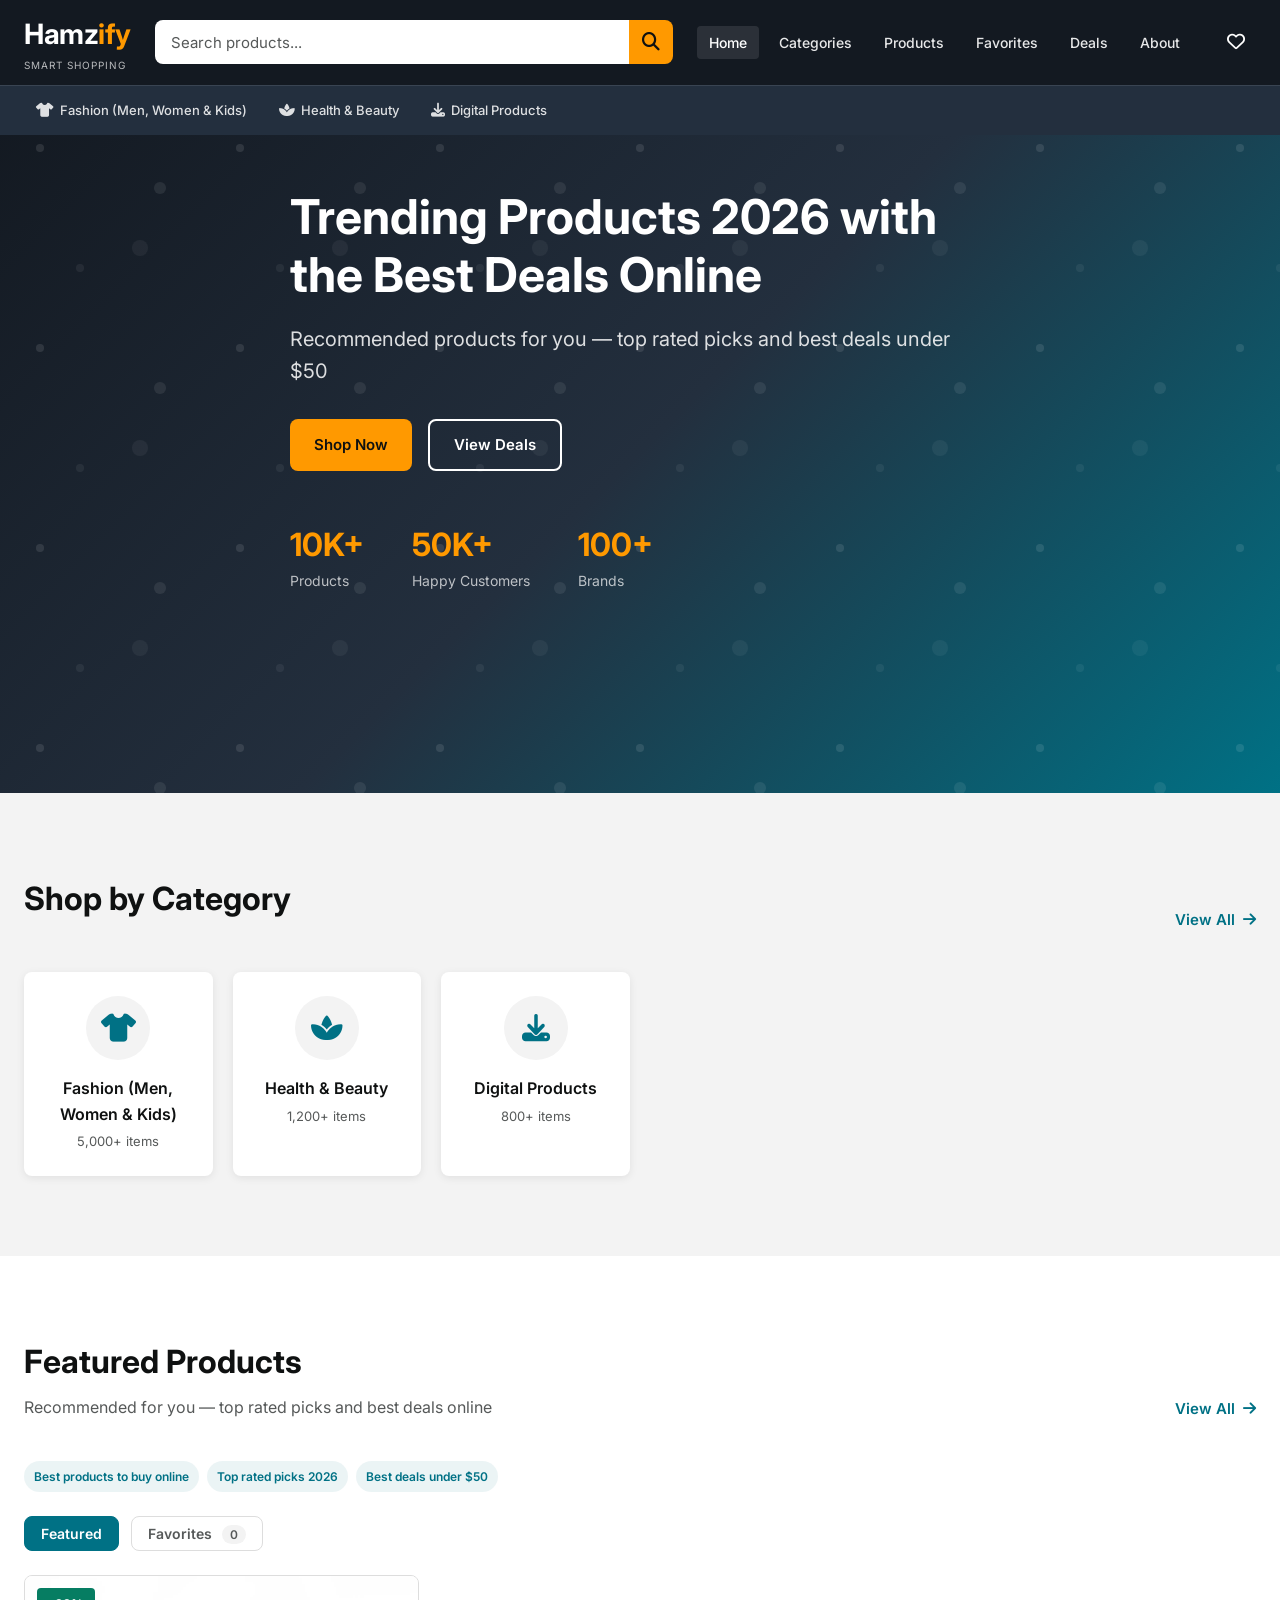
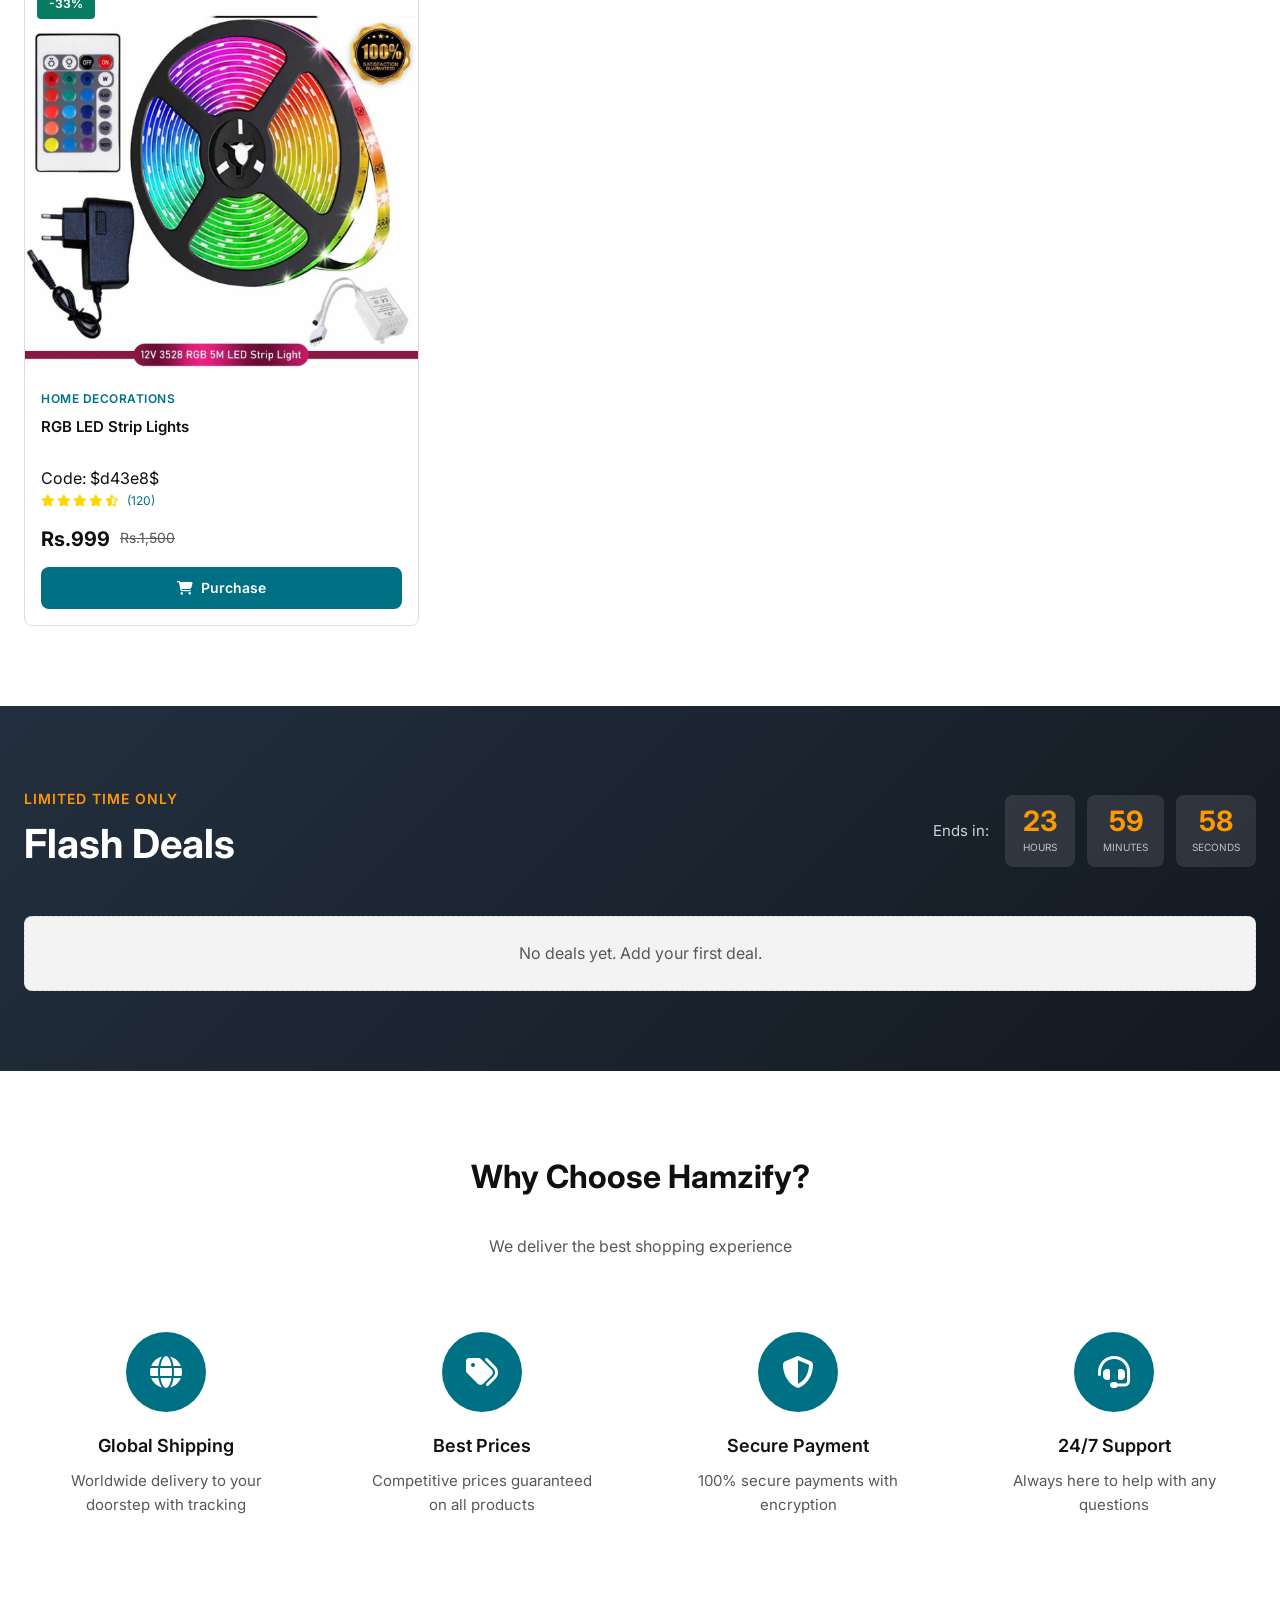
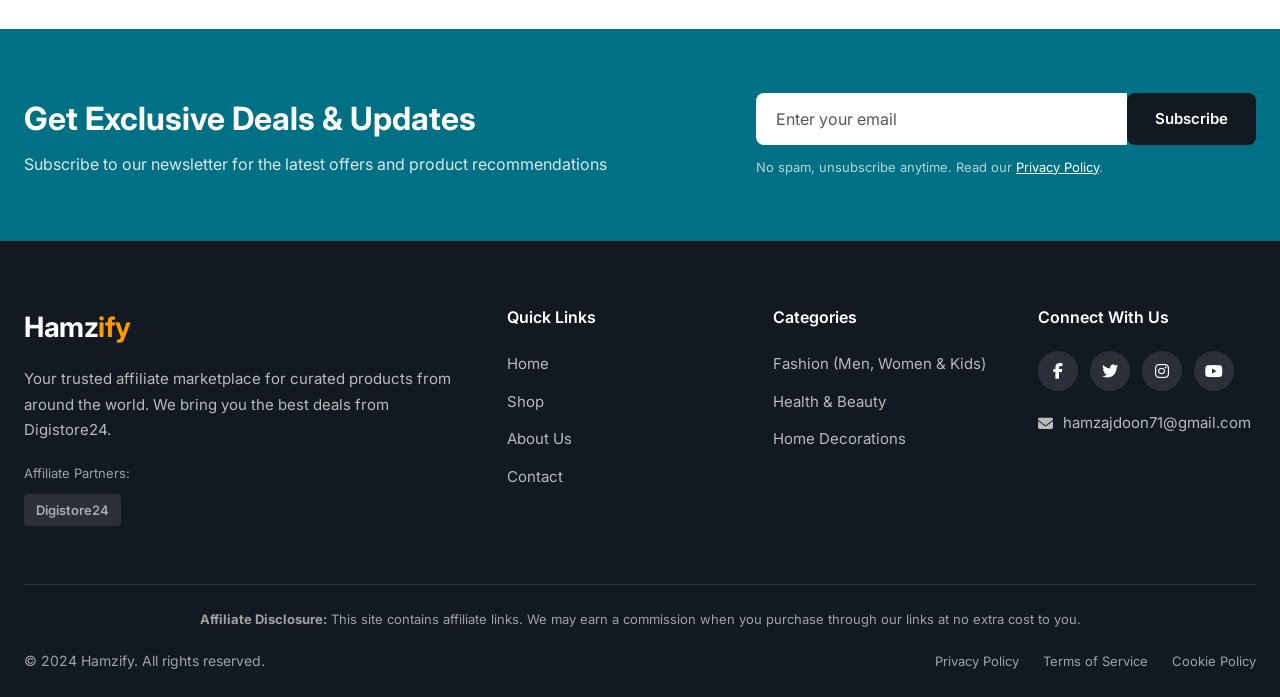
==== commit b29a47c9: "d" ====
--- a/index.html
+++ b/index.html
@@ -43,56 +43,16 @@
         "itemListElement": [
             {
                 "@type": "Product",
-                "name": "Minimalist Table Lamp Set",
-                "image": "images/product-1.jpg",
-                "description": "Minimalist table lamp set with warm light and modern home decor styling for cozy spaces.",
+                "name": "RGB LED Strip Lights",
+                "image": "images/rbg light.jpeg",
+                "description": "RGB LED strip lights for bedroom, gaming room, and ceiling with 16 feet flexible rope, remote, 12V adapter, up to 10 colors, waterproof and fireproof.",
                 "brand": {"@type": "Brand", "name": "Hamzify"},
                 "offers": {
                     "@type": "Offer",
-                    "priceCurrency": "USD",
-                    "price": "49.99",
-                    "availability": "https://schema.org/InStock"
-                },
-                "aggregateRating": {
-                    "@type": "AggregateRating",
-                    "ratingValue": "4.5",
-                    "reviewCount": "245"
-                }
-            },
-            {
-                "@type": "Product",
-                "name": "Smart Fitness Watch Ultra",
-                "image": "images/product-2.jpg",
-                "description": "Advanced fitness watch with GPS and health tracking.",
-                "brand": {"@type": "Brand", "name": "Hamzify"},
-                "offers": {
-                    "@type": "Offer",
-                    "priceCurrency": "USD",
-                    "price": "89.99",
-                    "availability": "https://schema.org/InStock"
-                },
-                "aggregateRating": {
-                    "@type": "AggregateRating",
-                    "ratingValue": "4.3",
-                    "reviewCount": "189"
-                }
-            },
-            {
-                "@type": "Product",
-                "name": "Ceramic Vase Trio Set",
-                "image": "images/product-8.jpg",
-                "description": "Modern matte ceramic vases that elevate shelf styling and home decor accents.",
-                "brand": {"@type": "Brand", "name": "Hamzify"},
-                "offers": {
-                    "@type": "Offer",
-                    "priceCurrency": "USD",
-                    "price": "45.99",
-                    "availability": "https://schema.org/InStock"
-                },
-                "aggregateRating": {
-                    "@type": "AggregateRating",
-                    "ratingValue": "4.5",
-                    "reviewCount": "234"
+                    "priceCurrency": "PKR",
+                    "price": "999",
+                    "availability": "https://schema.org/InStock",
+                    "url": "https://s.daraz.pk/s.1B29T?cc"
                 }
             }
         ]
@@ -154,7 +114,7 @@
                 <div class="secondary-nav">
                     <a href="fashion.html" class="secondary-link"><i class="fas fa-tshirt"></i> Fashion (Men, Women & Kids)</a>
                                         <a href="beauty.html" class="secondary-link"><i class="fas fa-spa"></i> Health & Beauty</a>
-                    <a href="digital.html" class="secondary-link"><i class="fas fa-download"></i> Home Decorations</a>
+                    <a href="digital.html" class="secondary-link"><i class="fas fa-download"></i> Digital Products</a>
                 </div>
             </div>
         </div>
@@ -249,8 +209,8 @@
                         <div class="category-icon">
                             <i class="fas fa-download"></i>
                         </div>
-                        <h3 class="category-name">Home Decorations</h3>
-                        <span class="category-count">500+ items</span>
+                        <h3 class="category-name">Digital Products</h3>
+                        <span class="category-count">800+ items</span>
                     </a>
                 </div>
             </div>
@@ -278,11 +238,10 @@
                     </button>
                 </div>
                 <div class="products-grid" id="featuredGrid" data-tab-panel="featured">
-                    <!-- Product 1 -->
-                    <div class="product-card" data-product-id="p1" data-title="Minimalist Table Lamp Set" data-category="Home Decorations" data-price="$49.99" data-original="$62.49" data-rating="4.5" data-reviews="245" data-image="images/product-1.jpg" data-badge="-20%" data-description="Minimalist table lamp set with warm light and modern home decor styling for cozy spaces." data-features="Warm ambient glow|Minimalist metal base|Soft fabric shade|Perfect for bedside decor" data-affiliate="https://hamzify.site/table-lamp-set">
-                        <div class="product-badge">-20%</div>
+                    <div class="product-card" data-product-id="p1" data-title="RGB LED Strip Lights" data-category="Home Decorations" data-price="Rs.999" data-original="Rs.1,500" data-rating="4.8" data-reviews="120" data-image="images/rbg light.jpeg" data-badge="-33%" data-description="RGB LED strip lights for bedroom, gaming room, and ceiling with 16 feet flexible rope, remote, 12V adapter, up to 10 colors, waterproof and fireproof." data-features="16 feet flexible rope|Remote control|12V adapter included|Up to 10 colors|Waterproof & fireproof" data-affiliate="https://s.daraz.pk/s.1B29T?cc" data-affiliate-code="$d43e8$">
+                        <div class="product-badge">-33%</div>
                         <div class="product-image">
-                            <img src="images/product-1.jpg" alt="Minimalist table lamp set" loading="lazy">
+                            <img src="images/rbg light.jpeg" alt="RGB LED strip lights" loading="lazy">
                             <div class="product-actions">
                                 <button class="action-btn-wishlist" aria-label="Add to wishlist">
                                     <i class="far fa-heart"></i>
@@ -294,7 +253,8 @@
                         </div>
                         <div class="product-info">
                             <span class="product-category">Home Decorations</span>
-                            <h3 class="product-title">Minimalist Table Lamp Set</h3>
+                            <h3 class="product-title">RGB LED Strip Lights</h3>
+                            <p class="product-meta">Code: $d43e8$</p>
                             <div class="product-rating">
                                 <div class="stars">
                                     <i class="fas fa-star"></i>
@@ -303,269 +263,13 @@
                                     <i class="fas fa-star"></i>
                                     <i class="fas fa-star-half-alt"></i>
                                 </div>
-                                <span class="rating-count">(245)</span>
+                                <span class="rating-count">(120)</span>
                             </div>
                             <div class="product-price">
-                                <span class="current-price">$49.99</span>
-                                <span class="original-price">$62.49</span>
-                            </div>
-                            <a href="https://hamzify.site/table-lamp-set" class="btn btn-buy" data-affiliate="https://hamzify.site/table-lamp-set" target="_blank" rel="noopener">
-                                <i class="fas fa-shopping-cart"></i> Purchase
-                            </a>
-                        </div>
-                    </div>
-
-                    <!-- Product 2 -->
-                    <div class="product-card" data-product-id="p2" data-title="Smart Fitness Watch Ultra" data-category="Health & Beauty" data-price="$89.99" data-original="$119.99" data-rating="4.3" data-reviews="189" data-image="images/product-2.jpg" data-badge="HOT" data-badge-class="badge-hot" data-description="Advanced fitness watch with GPS, heart rate tracking, and all-day health insights." data-features="Heart rate & SpO2 monitoring|Built-in GPS|100+ sport modes|14-day battery" data-affiliate="https://hamzify.site/fitness-watch">
-                        <div class="product-badge badge-hot">HOT</div>
-                        <div class="product-image">
-                            <img src="images/product-2.jpg" alt="Smart Fitness Watch" loading="lazy">
-                            <div class="product-actions">
-                                <button class="action-btn-wishlist" aria-label="Add to wishlist">
-                                    <i class="far fa-heart"></i>
-                                </button>
-                                <button class="action-btn-quickview" aria-label="Quick view">
-                                    <i class="fas fa-eye"></i>
-                                </button>
-                            </div>
-                        </div>
-                        <div class="product-info">
-                            <span class="product-category">Health & Beauty</span>
-                            <h3 class="product-title">Smart Fitness Watch Ultra</h3>
-                            <div class="product-rating">
-                                <div class="stars">
-                                    <i class="fas fa-star"></i>
-                                    <i class="fas fa-star"></i>
-                                    <i class="fas fa-star"></i>
-                                    <i class="fas fa-star"></i>
-                                    <i class="far fa-star"></i>
-                                </div>
-                                <span class="rating-count">(189)</span>
-                            </div>
-                            <div class="product-price">
-                                <span class="current-price">$89.99</span>
-                                <span class="original-price">$119.99</span>
-                            </div>
-                            <a href="https://hamzify.site/fitness-watch" class="btn btn-buy" data-affiliate="https://hamzify.site/fitness-watch" target="_blank" rel="noopener">
-                                <i class="fas fa-shopping-cart"></i> Purchase
-                            </a>
-                        </div>
-                    </div>
-
-                    <!-- Product 3 -->
-                    <div class="product-card" data-product-id="p3" data-title="Nordic Floating Shelves Set" data-category="Home Decorations" data-price="$35.99" data-original="$45.99" data-rating="5.0" data-reviews="412" data-image="images/product-3.jpg" data-badge="" data-description="Minimalist floating shelves to style books, plants, and decor for a clean modern look." data-features="Set of 3 shelves|Matte wood finish|Hidden brackets|Easy installation" data-affiliate="https://hamzify.site/floating-shelves">
-                        <div class="product-image">
-                            <img src="images/product-3.jpg" alt="Nordic floating shelves" loading="lazy">
-                            <div class="product-actions">
-                                <button class="action-btn-wishlist" aria-label="Add to wishlist">
-                                    <i class="far fa-heart"></i>
-                                </button>
-                                <button class="action-btn-quickview" aria-label="Quick view">
-                                    <i class="fas fa-eye"></i>
-                                </button>
-                            </div>
-                        </div>
-                        <div class="product-info">
-                            <span class="product-category">Home Decorations</span>
-                            <h3 class="product-title">Nordic Floating Shelves Set</h3>
-                            <div class="product-rating">
-                                <div class="stars">
-                                    <i class="fas fa-star"></i>
-                                    <i class="fas fa-star"></i>
-                                    <i class="fas fa-star"></i>
-                                    <i class="fas fa-star"></i>
-                                    <i class="fas fa-star"></i>
-                                </div>
-                                <span class="rating-count">(412)</span>
-                            </div>
-                            <div class="product-price">
-                                <span class="current-price">$35.99</span>
-                                <span class="original-price">$45.99</span>
-                            </div>
-                            <a href="https://hamzify.site/floating-shelves" class="btn btn-buy" data-affiliate="https://hamzify.site/floating-shelves" target="_blank" rel="noopener">
-                                <i class="fas fa-shopping-cart"></i> Purchase
-                            </a>
-                        </div>
-                    </div>
-
-                    <!-- Product 4 -->
-                    <div class="product-card" data-product-id="p4" data-title="LED Ambient Wall Light" data-category="Home Decorations" data-price="$29.99" data-original="$35.29" data-rating="4.5" data-reviews="156" data-image="images/product-4.jpg" data-badge="-15%" data-description="Soft ambient wall light that creates a cozy glow for bedrooms, halls, and living rooms." data-features="Warm white glow|Minimalist design|Easy mount|Energy efficient" data-affiliate="https://hamzify.site/ambient-wall-light">
-                        <div class="product-badge">-15%</div>
-                        <div class="product-image">
-                            <img src="images/product-4.jpg" alt="LED ambient wall light" loading="lazy">
-                            <div class="product-actions">
-                                <button class="action-btn-wishlist" aria-label="Add to wishlist">
-                                    <i class="far fa-heart"></i>
-                                </button>
-                                <button class="action-btn-quickview" aria-label="Quick view">
-                                    <i class="fas fa-eye"></i>
-                                </button>
-                            </div>
-                        </div>
-                        <div class="product-info">
-                            <span class="product-category">Home Decorations</span>
-                            <h3 class="product-title">LED Ambient Wall Light</h3>
-                            <div class="product-rating">
-                                <div class="stars">
-                                    <i class="fas fa-star"></i>
-                                    <i class="fas fa-star"></i>
-                                    <i class="fas fa-star"></i>
-                                    <i class="fas fa-star"></i>
-                                    <i class="fas fa-star-half-alt"></i>
-                                </div>
-                                <span class="rating-count">(156)</span>
-                            </div>
-                            <div class="product-price">
-                                <span class="current-price">$29.99</span>
-                                <span class="original-price">$35.29</span>
-                            </div>
-                            <a href="https://hamzify.site/ambient-wall-light" class="btn btn-buy" data-affiliate="https://hamzify.site/ambient-wall-light" target="_blank" rel="noopener">
-                                <i class="fas fa-shopping-cart"></i> Purchase
-                            </a>
-                        </div>
-                    </div>
-
-                    <!-- Product 5 -->
-                    <div class="product-card" data-product-id="p5" data-title="Anti-Theft Laptop Backpack 15.6&quot;" data-category="Fashion" data-price="$59.99" data-original="$79.99" data-rating="5.0" data-reviews="328" data-image="images/product-5.jpg" data-badge="" data-description="Secure travel backpack with anti-theft zippers and built-in USB charging." data-features="Anti-theft design|USB charging port|Water-resistant fabric|Fits 15.6-inch laptops" data-affiliate="https://hamzify.site/backpack">
-                        <div class="product-image">
-                            <img src="images/product-5.jpg" alt="Premium Backpack" loading="lazy">
-                            <div class="product-actions">
-                                <button class="action-btn-wishlist" aria-label="Add to wishlist">
-                                    <i class="far fa-heart"></i>
-                                </button>
-                                <button class="action-btn-quickview" aria-label="Quick view">
-                                    <i class="fas fa-eye"></i>
-                                </button>
-                            </div>
-                        </div>
-                        <div class="product-info">
-                            <span class="product-category">Fashion (Men, Women & Kids)</span>
-                            <h3 class="product-title">Anti-Theft Laptop Backpack 15.6"</h3>
-                            <div class="product-rating">
-                                <div class="stars">
-                                    <i class="fas fa-star"></i>
-                                    <i class="fas fa-star"></i>
-                                    <i class="fas fa-star"></i>
-                                    <i class="fas fa-star"></i>
-                                    <i class="fas fa-star"></i>
-                                </div>
-                                <span class="rating-count">(328)</span>
-                            </div>
-                            <div class="product-price">
-                                <span class="current-price">$59.99</span>
-                                <span class="original-price">$79.99</span>
-                            </div>
-                            <a href="https://hamzify.site/backpack" class="btn btn-buy" data-affiliate="https://hamzify.site/backpack" target="_blank" rel="noopener">
-                                <i class="fas fa-shopping-cart"></i> Purchase
-                            </a>
-                        </div>
-                    </div>
-
-                    <!-- Product 6 -->
-                    <div class="product-card" data-product-id="p6" data-title="Boho Macrame Wall Hanging" data-category="Home Decorations" data-price="$24.99" data-original="$32.99" data-rating="4.0" data-reviews="98" data-image="images/product-6.jpg" data-badge="NEW" data-badge-class="badge-new" data-description="Handwoven macrame wall art that adds texture and boho charm to living rooms and bedrooms." data-features="Handwoven cotton|Natural wood dowel|Boho neutral palette|Easy wall hanging" data-affiliate="https://hamzify.site/macrame-wall-hanging">
-                        <div class="product-badge badge-new">NEW</div>
-                        <div class="product-image">
-                            <img src="images/product-6.jpg" alt="Boho macrame wall hanging" loading="lazy">
-                            <div class="product-actions">
-                                <button class="action-btn-wishlist" aria-label="Add to wishlist">
-                                    <i class="far fa-heart"></i>
-                                </button>
-                                <button class="action-btn-quickview" aria-label="Quick view">
-                                    <i class="fas fa-eye"></i>
-                                </button>
-                            </div>
-                        </div>
-                        <div class="product-info">
-                            <span class="product-category">Home Decorations</span>
-                            <h3 class="product-title">Boho Macrame Wall Hanging</h3>
-                            <div class="product-rating">
-                                <div class="stars">
-                                    <i class="fas fa-star"></i>
-                                    <i class="fas fa-star"></i>
-                                    <i class="fas fa-star"></i>
-                                    <i class="fas fa-star"></i>
-                                    <i class="far fa-star"></i>
-                                </div>
-                                <span class="rating-count">(98)</span>
-                            </div>
-                            <div class="product-price">
-                                <span class="current-price">$24.99</span>
-                                <span class="original-price">$32.99</span>
-                            </div>
-                            <a href="https://hamzify.site/macrame-wall-hanging" class="btn btn-buy" data-affiliate="https://hamzify.site/macrame-wall-hanging" target="_blank" rel="noopener">
-                                <i class="fas fa-shopping-cart"></i> Purchase
-                            </a>
-                        </div>
-                    </div>
-
-                    <!-- Product 7 -->
-                    <div class="product-card" data-product-id="p7" data-title="Universal Phone Holder Car Mount" data-category="Fashion" data-price="$15.99" data-original="$22.99" data-rating="5.0" data-reviews="567" data-image="images/product-7.jpg" data-badge="" data-description="Sturdy car mount with strong grip and 360-degree rotation for safer driving." data-features="360-degree rotation|Strong suction base|One-hand operation|Fits most phones" data-affiliate="https://hamzify.site/phone-holder">
-                        <div class="product-image">
-                            <img src="images/product-7.jpg" alt="Phone Holder" loading="lazy">
-                            <div class="product-actions">
-                                <button class="action-btn-wishlist" aria-label="Add to wishlist">
-                                    <i class="far fa-heart"></i>
-                                </button>
-                                <button class="action-btn-quickview" aria-label="Quick view">
-                                    <i class="fas fa-eye"></i>
-                                </button>
-                            </div>
-                        </div>
-                        <div class="product-info">
-                            <span class="product-category">Fashion (Men, Women & Kids)</span>
-                            <h3 class="product-title">Universal Phone Holder Car Mount</h3>
-                            <div class="product-rating">
-                                <div class="stars">
-                                    <i class="fas fa-star"></i>
-                                    <i class="fas fa-star"></i>
-                                    <i class="fas fa-star"></i>
-                                    <i class="fas fa-star"></i>
-                                    <i class="fas fa-star"></i>
-                                </div>
-                                <span class="rating-count">(567)</span>
-                            </div>
-                            <div class="product-price">
-                                <span class="current-price">$15.99</span>
-                                <span class="original-price">$22.99</span>
-                            </div>
-                            <a href="https://hamzify.site/phone-holder" class="btn btn-buy" data-affiliate="https://hamzify.site/phone-holder" target="_blank" rel="noopener">
-                                <i class="fas fa-shopping-cart"></i> Purchase
-                            </a>
-                        </div>
-                    </div>
-
-                    <!-- Product 8 -->
-                    <div class="product-card" data-product-id="p8" data-title="Ceramic Vase Trio Set" data-category="Home Decorations" data-price="$45.99" data-original="$65.70" data-rating="4.5" data-reviews="234" data-image="images/product-8.jpg" data-badge="-30%" data-description="Modern matte ceramic vases that elevate shelf styling and home decor accents." data-features="Set of 3 sizes|Matte ceramic finish|Neutral tones|Ideal for shelves" data-affiliate="https://hamzify.site/ceramic-vase-trio">
-                        <div class="product-badge">-30%</div>
-                        <div class="product-image">
-                            <img src="images/product-8.jpg" alt="Ceramic vase trio set" loading="lazy">
-                            <div class="product-actions">
-                                <button class="action-btn-wishlist" aria-label="Add to wishlist">
-                                    <i class="far fa-heart"></i>
-                                </button>
-                                <button class="action-btn-quickview" aria-label="Quick view">
-                                    <i class="fas fa-eye"></i>
-                                </button>
-                            </div>
-                        </div>
-                        <div class="product-info">
-                            <span class="product-category">Home Decorations</span>
-                            <h3 class="product-title">Ceramic Vase Trio Set</h3>
-                            <div class="product-rating">
-                                <div class="stars">
-                                    <i class="fas fa-star"></i>
-                                    <i class="fas fa-star"></i>
-                                    <i class="fas fa-star"></i>
-                                    <i class="fas fa-star"></i>
-                                    <i class="fas fa-star-half-alt"></i>
-                                </div>
-                                <span class="rating-count">(234)</span>
-                            </div>
-                            <div class="product-price">
-                                <span class="current-price">$45.99</span>
-                                <span class="original-price">$65.70</span>
-                            </div>
-                            <a href="https://hamzify.site/ceramic-vase-trio" class="btn btn-buy" data-affiliate="https://hamzify.site/ceramic-vase-trio" target="_blank" rel="noopener">
+                                <span class="current-price">Rs.999</span>
+                                <span class="original-price">Rs.1,500</span>
+                            </div>
+                            <a href="https://s.daraz.pk/s.1B29T?cc" class="btn btn-buy" data-affiliate="https://s.daraz.pk/s.1B29T?cc" target="_blank" rel="noopener">
                                 <i class="fas fa-shopping-cart"></i> Purchase
                             </a>
                         </div>
@@ -601,46 +305,7 @@
                     </div>
                 </div>
                 <div class="deals-grid">
-                    <div class="deal-card">
-                        <div class="deal-discount">-50%</div>
-                        <img src="images/deal-1.jpg" alt="Deal Product" loading="lazy">
-                        <h3>Premium Noise Cancelling Headphones</h3>
-                        <div class="deal-price">
-                            <span class="deal-current">$99.99</span>
-                            <span class="deal-original">$199.99</span>
-                        </div>
-                        <a href="https://hamzify.site/deal-headphones" class="btn btn-deal" data-affiliate="https://hamzify.site/deal-headphones" target="_blank" rel="noopener">Claim Deal</a>
-                    </div>
-                    <div class="deal-card">
-                        <div class="deal-discount">-40%</div>
-                        <img src="images/deal-2.jpg" alt="Deal Product" loading="lazy">
-                        <h3>4K Action Camera Waterproof</h3>
-                        <div class="deal-price">
-                            <span class="deal-current">$59.99</span>
-                            <span class="deal-original">$99.99</span>
-                        </div>
-                        <a href="https://hamzify.site/deal-camera" class="btn btn-deal" data-affiliate="https://hamzify.site/deal-camera" target="_blank" rel="noopener">Claim Deal</a>
-                    </div>
-                    <div class="deal-card">
-                        <div class="deal-discount">-35%</div>
-                        <img src="images/deal-3.jpg" alt="Deal Product" loading="lazy">
-                        <h3>Smart Home Security Camera</h3>
-                        <div class="deal-price">
-                            <span class="deal-current">$44.99</span>
-                            <span class="deal-original">$69.99</span>
-                        </div>
-                        <a href="https://hamzify.site/deal-security-camera" class="btn btn-deal" data-affiliate="https://hamzify.site/deal-security-camera" target="_blank" rel="noopener">Claim Deal</a>
-                    </div>
-                    <div class="deal-card">
-                        <div class="deal-discount">-45%</div>
-                        <img src="images/deal-4.jpg" alt="Deal Product" loading="lazy">
-                        <h3>Portable Bluetooth Speaker</h3>
-                        <div class="deal-price">
-                            <span class="deal-current">$32.99</span>
-                            <span class="deal-original">$59.99</span>
-                        </div>
-                        <a href="https://hamzify.site/deal-speaker" class="btn btn-deal" data-affiliate="https://hamzify.site/deal-speaker" target="_blank" rel="noopener">Claim Deal</a>
-                    </div>
+                    <div class="favorites-empty">No deals yet. Add your first deal.</div>
                 </div>
             </div>
         </section>
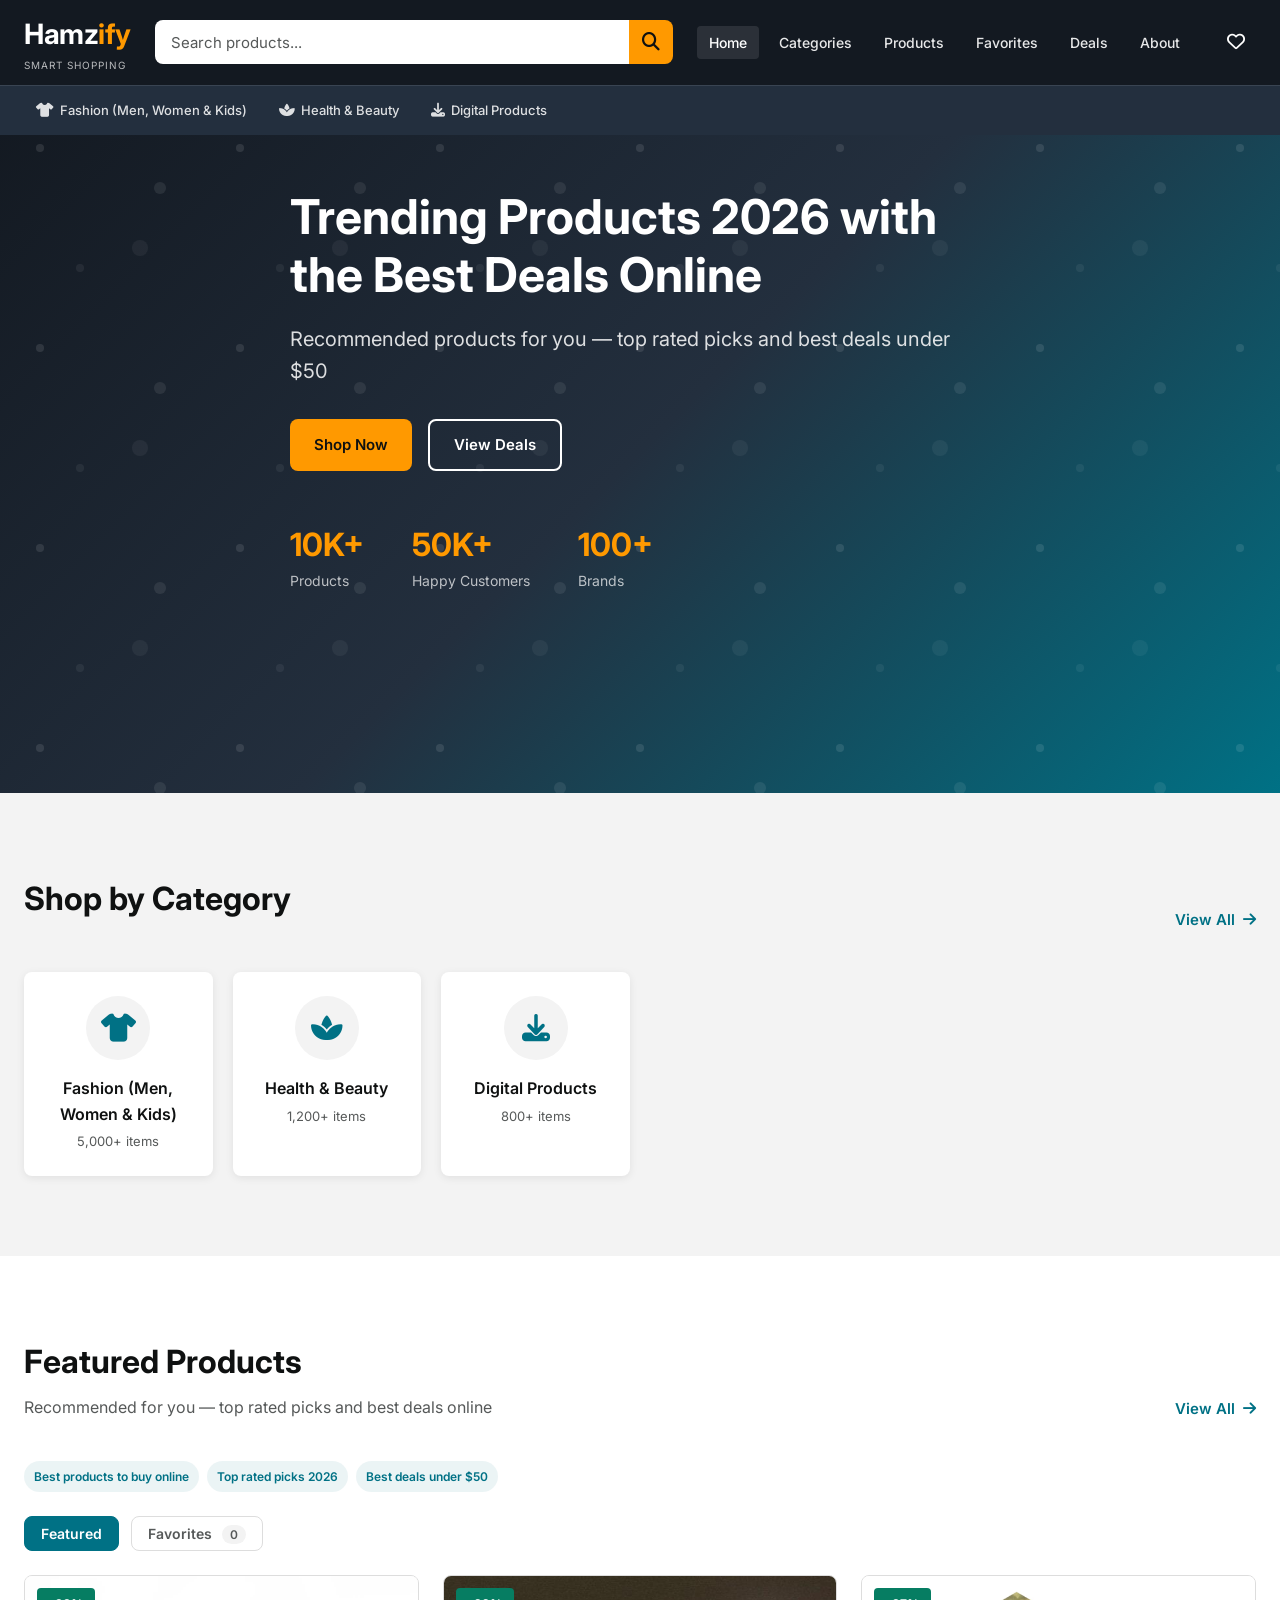
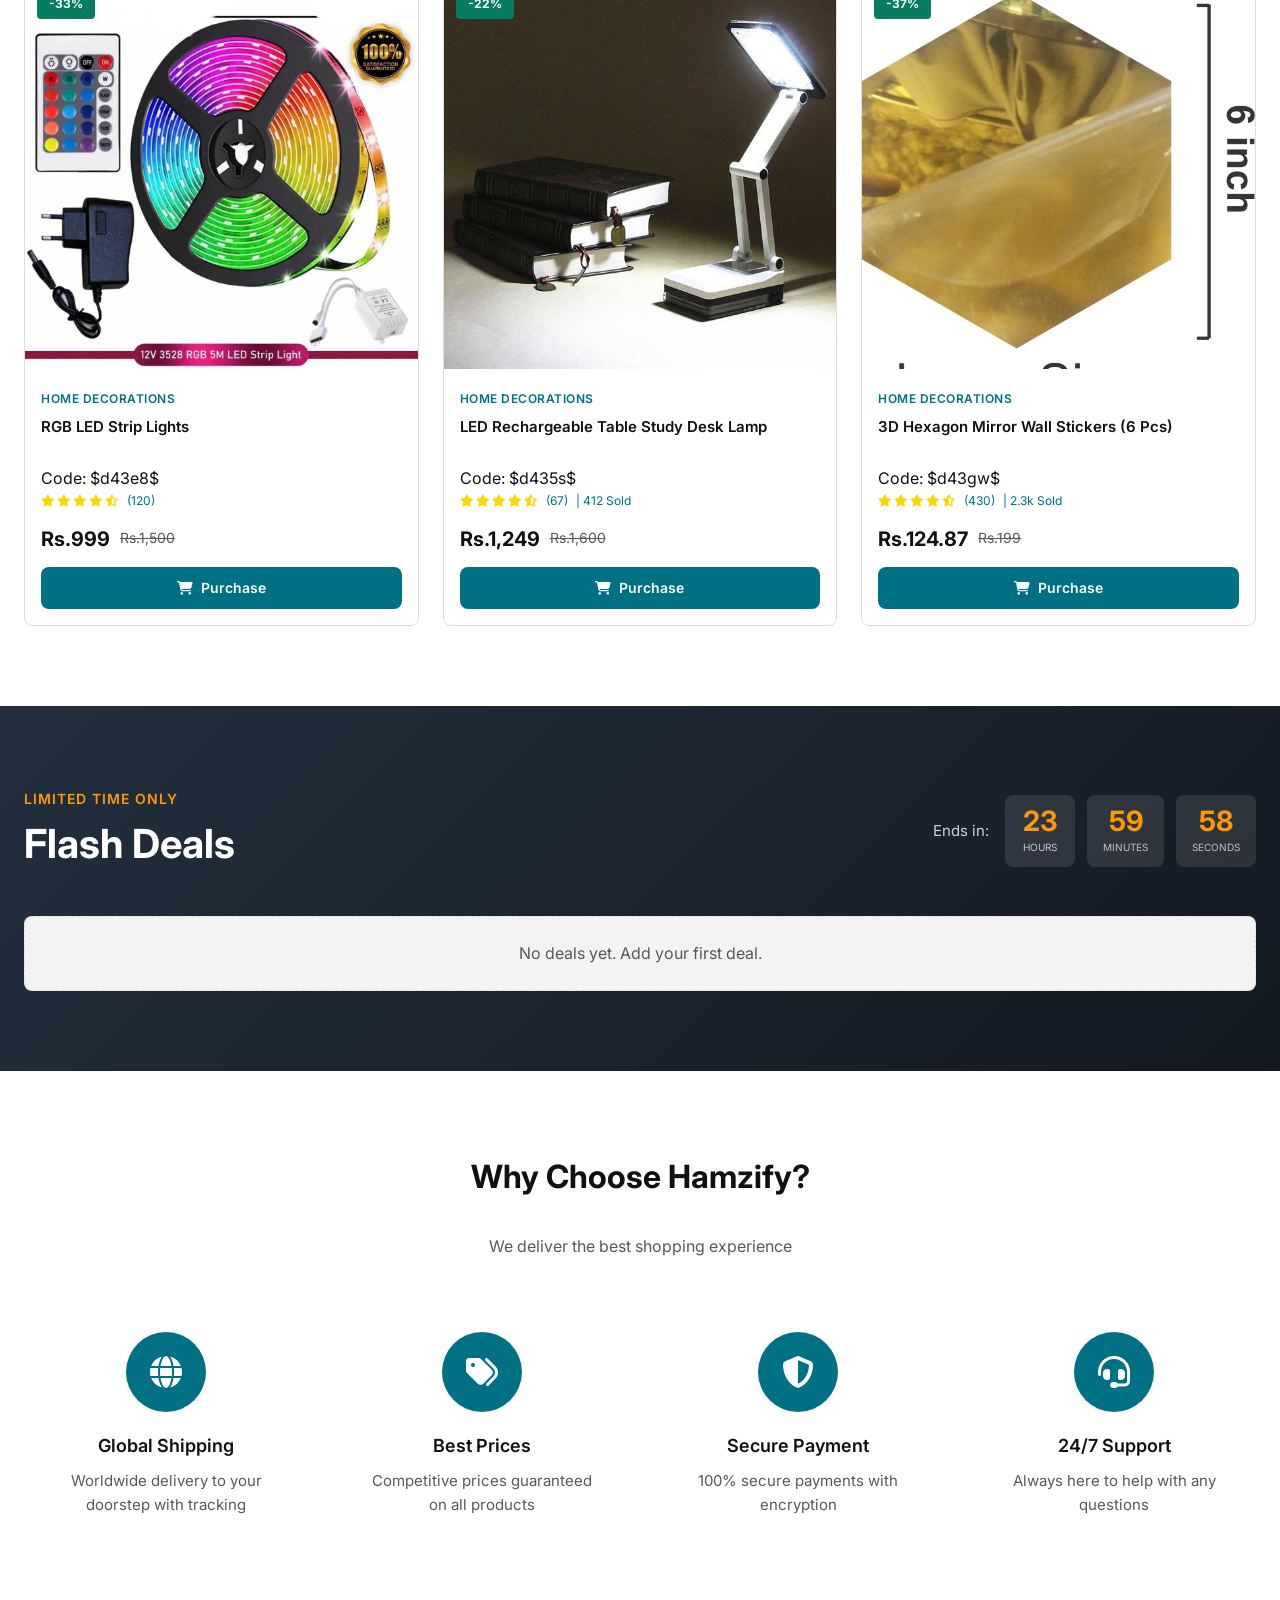
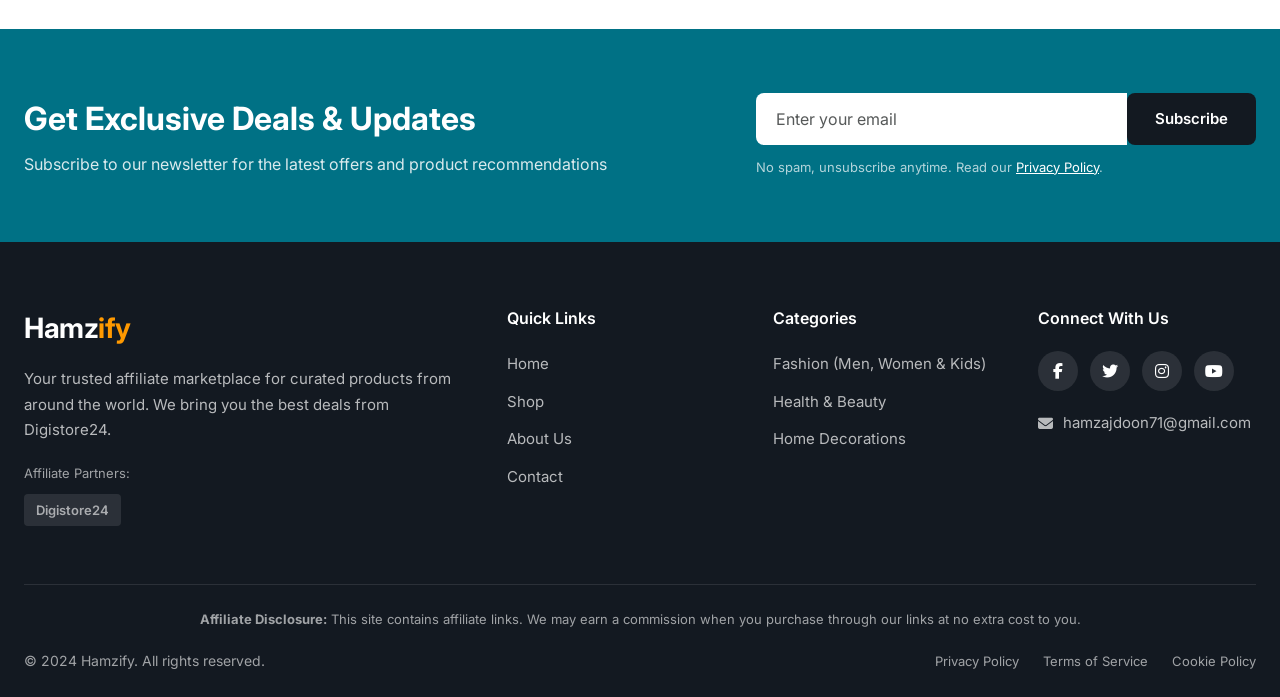
==== commit 2be8ea58: "n" ====
--- a/index.html
+++ b/index.html
@@ -54,6 +54,34 @@
                     "availability": "https://schema.org/InStock",
                     "url": "https://s.daraz.pk/s.1B29T?cc"
                 }
+            },
+            {
+                "@type": "Product",
+                "name": "LED Rechargeable Table Study Desk Lamp Portable Reading Light Lamp",
+                "image": "images/lamp recharable.jpeg",
+                "description": "I found this great deal on Daraz! Check it out!",
+                "brand": {"@type": "Brand", "name": "Hamzify"},
+                "offers": {
+                    "@type": "Offer",
+                    "priceCurrency": "PKR",
+                    "price": "1249",
+                    "availability": "https://schema.org/InStock",
+                    "url": "https://s.daraz.pk/s.1B2vi?cc"
+                }
+            },
+            {
+                "@type": "Product",
+                "name": "6 Pcs 3D Hexagon Mirror Wall Stickers, Self-Adhesive Acrylic Home Decor for Wall, Bedroom, Office, Reusable Glossy Finish",
+                "image": "images/hexagon1.jpeg",
+                "description": "I found this great deal on Daraz! Check it out!",
+                "brand": {"@type": "Brand", "name": "Hamzify"},
+                "offers": {
+                    "@type": "Offer",
+                    "priceCurrency": "PKR",
+                    "price": "124.87",
+                    "availability": "https://schema.org/InStock",
+                    "url": "https://s.daraz.pk/s.1Bd0h?cc"
+                }
             }
         ]
     }
@@ -274,6 +302,80 @@
                             </a>
                         </div>
                     </div>
+                    <div class="product-card" data-product-id="p2" data-title="LED Rechargeable Table Study Desk Lamp Portable Reading Light Lamp" data-category="Home Decorations" data-price="Rs.1,249" data-original="Rs.1,600" data-rating="4.8" data-reviews="67" data-image="images/lamp recharable.jpeg" data-badge="-22%" data-description="I found this great deal on Daraz! Check it out!" data-features="Rechargeable desk lamp|Portable reading light|Bright LED illumination" data-affiliate="https://s.daraz.pk/s.1B2vi?cc" data-affiliate-code="$d435s$">
+                        <div class="product-badge">-22%</div>
+                        <div class="product-image">
+                            <img src="images/lamp recharable.jpeg" alt="LED rechargeable study desk lamp" loading="lazy">
+                            <div class="product-actions">
+                                <button class="action-btn-wishlist" aria-label="Add to wishlist">
+                                    <i class="far fa-heart"></i>
+                                </button>
+                                <button class="action-btn-quickview" aria-label="Quick view">
+                                    <i class="fas fa-eye"></i>
+                                </button>
+                            </div>
+                        </div>
+                        <div class="product-info">
+                            <span class="product-category">Home Decorations</span>
+                            <h3 class="product-title">LED Rechargeable Table Study Desk Lamp</h3>
+                            <p class="product-meta">Code: $d435s$</p>
+                            <div class="product-rating">
+                                <div class="stars">
+                                    <i class="fas fa-star"></i>
+                                    <i class="fas fa-star"></i>
+                                    <i class="fas fa-star"></i>
+                                    <i class="fas fa-star"></i>
+                                    <i class="fas fa-star-half-alt"></i>
+                                </div>
+                                <span class="rating-count">(67)</span>
+                                <span class="rating-count">| 412 Sold</span>
+                            </div>
+                            <div class="product-price">
+                                <span class="current-price">Rs.1,249</span>
+                                <span class="original-price">Rs.1,600</span>
+                            </div>
+                            <a href="https://s.daraz.pk/s.1B2vi?cc" class="btn btn-buy" data-affiliate="https://s.daraz.pk/s.1B2vi?cc" target="_blank" rel="noopener">
+                                <i class="fas fa-shopping-cart"></i> Purchase
+                            </a>
+                        </div>
+                    </div>
+                    <div class="product-card" data-product-id="p3" data-title="6 Pcs 3D Hexagon Mirror Wall Stickers, Self-Adhesive Acrylic Home Decor for Wall, Bedroom, Office, Reusable Glossy Finish" data-category="Home Decorations" data-price="Rs.124.87" data-original="Rs.199" data-rating="4.7" data-reviews="430" data-image="images/hexagon1.jpeg" data-badge="-37%" data-description="I found this great deal on Daraz! Check it out!" data-features="6 pcs hexagon mirrors|Self-adhesive acrylic|Reusable glossy finish|Easy wall decor" data-affiliate="https://s.daraz.pk/s.1Bd0h?cc" data-affiliate-code="$d43gw$" data-gallery="images/hexagon1.jpeg|images/hexagon2.jpeg">
+                        <div class="product-badge">-37%</div>
+                        <div class="product-image">
+                            <img src="images/hexagon1.jpeg" alt="Hexagon mirror wall stickers" loading="lazy">
+                            <div class="product-actions">
+                                <button class="action-btn-wishlist" aria-label="Add to wishlist">
+                                    <i class="far fa-heart"></i>
+                                </button>
+                                <button class="action-btn-quickview" aria-label="Quick view">
+                                    <i class="fas fa-eye"></i>
+                                </button>
+                            </div>
+                        </div>
+                        <div class="product-info">
+                            <span class="product-category">Home Decorations</span>
+                            <h3 class="product-title">3D Hexagon Mirror Wall Stickers (6 Pcs)</h3>
+                            <p class="product-meta">Code: $d43gw$</p>
+                            <div class="product-rating">
+                                <div class="stars">
+                                    <i class="fas fa-star"></i>
+                                    <i class="fas fa-star"></i>
+                                    <i class="fas fa-star"></i>
+                                    <i class="fas fa-star"></i>
+                                    <i class="fas fa-star-half-alt"></i>
+                                </div>
+                                <span class="rating-count">(430)</span>
+                                <span class="rating-count">| 2.3k Sold</span>
+                            </div>
+                            <div class="product-price">
+                                <span class="current-price">Rs.124.87</span>
+                                <span class="original-price">Rs.199</span>
+                            </div>
+                            <a href="https://s.daraz.pk/s.1Bd0h?cc" class="btn btn-buy" data-affiliate="https://s.daraz.pk/s.1Bd0h?cc" target="_blank" rel="noopener">
+                                <i class="fas fa-shopping-cart"></i> Purchase
+                            </a>
+                        </div>
+                    </div>
                 </div>
             </div>
         </section>
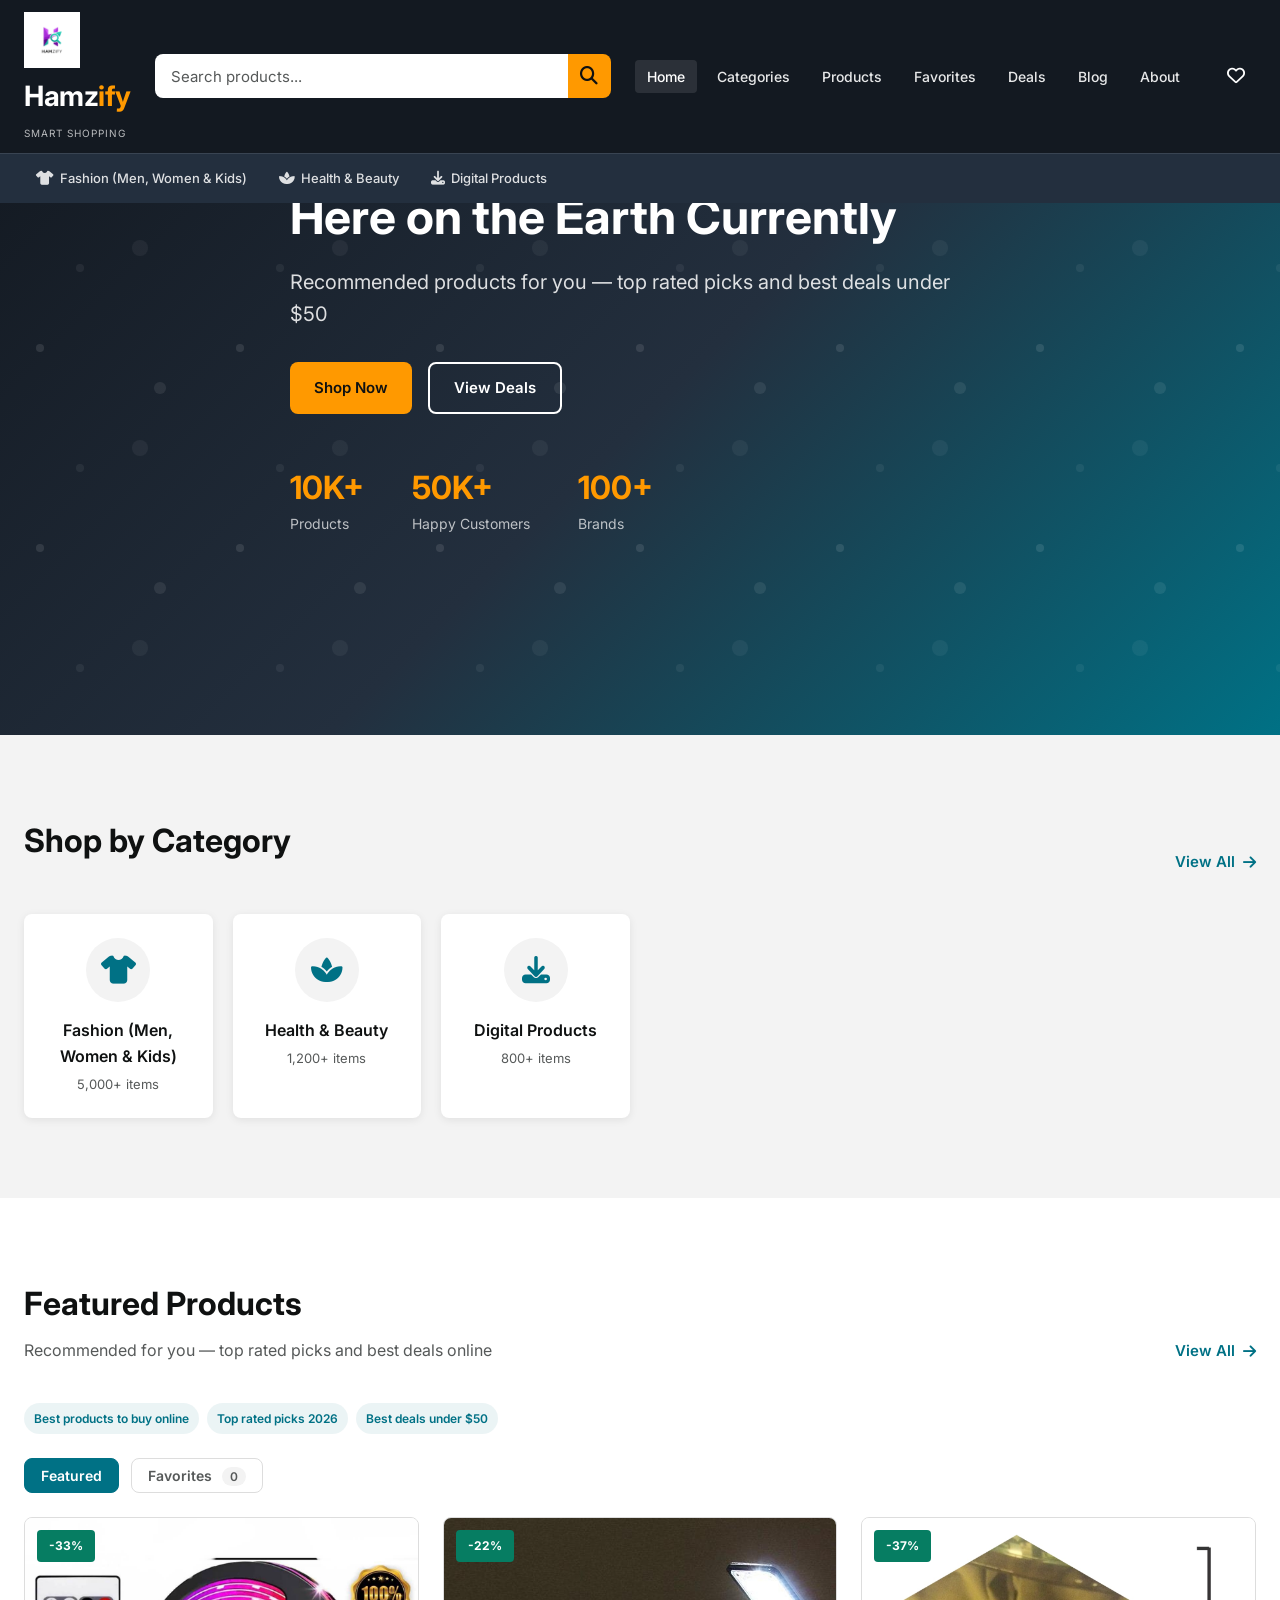
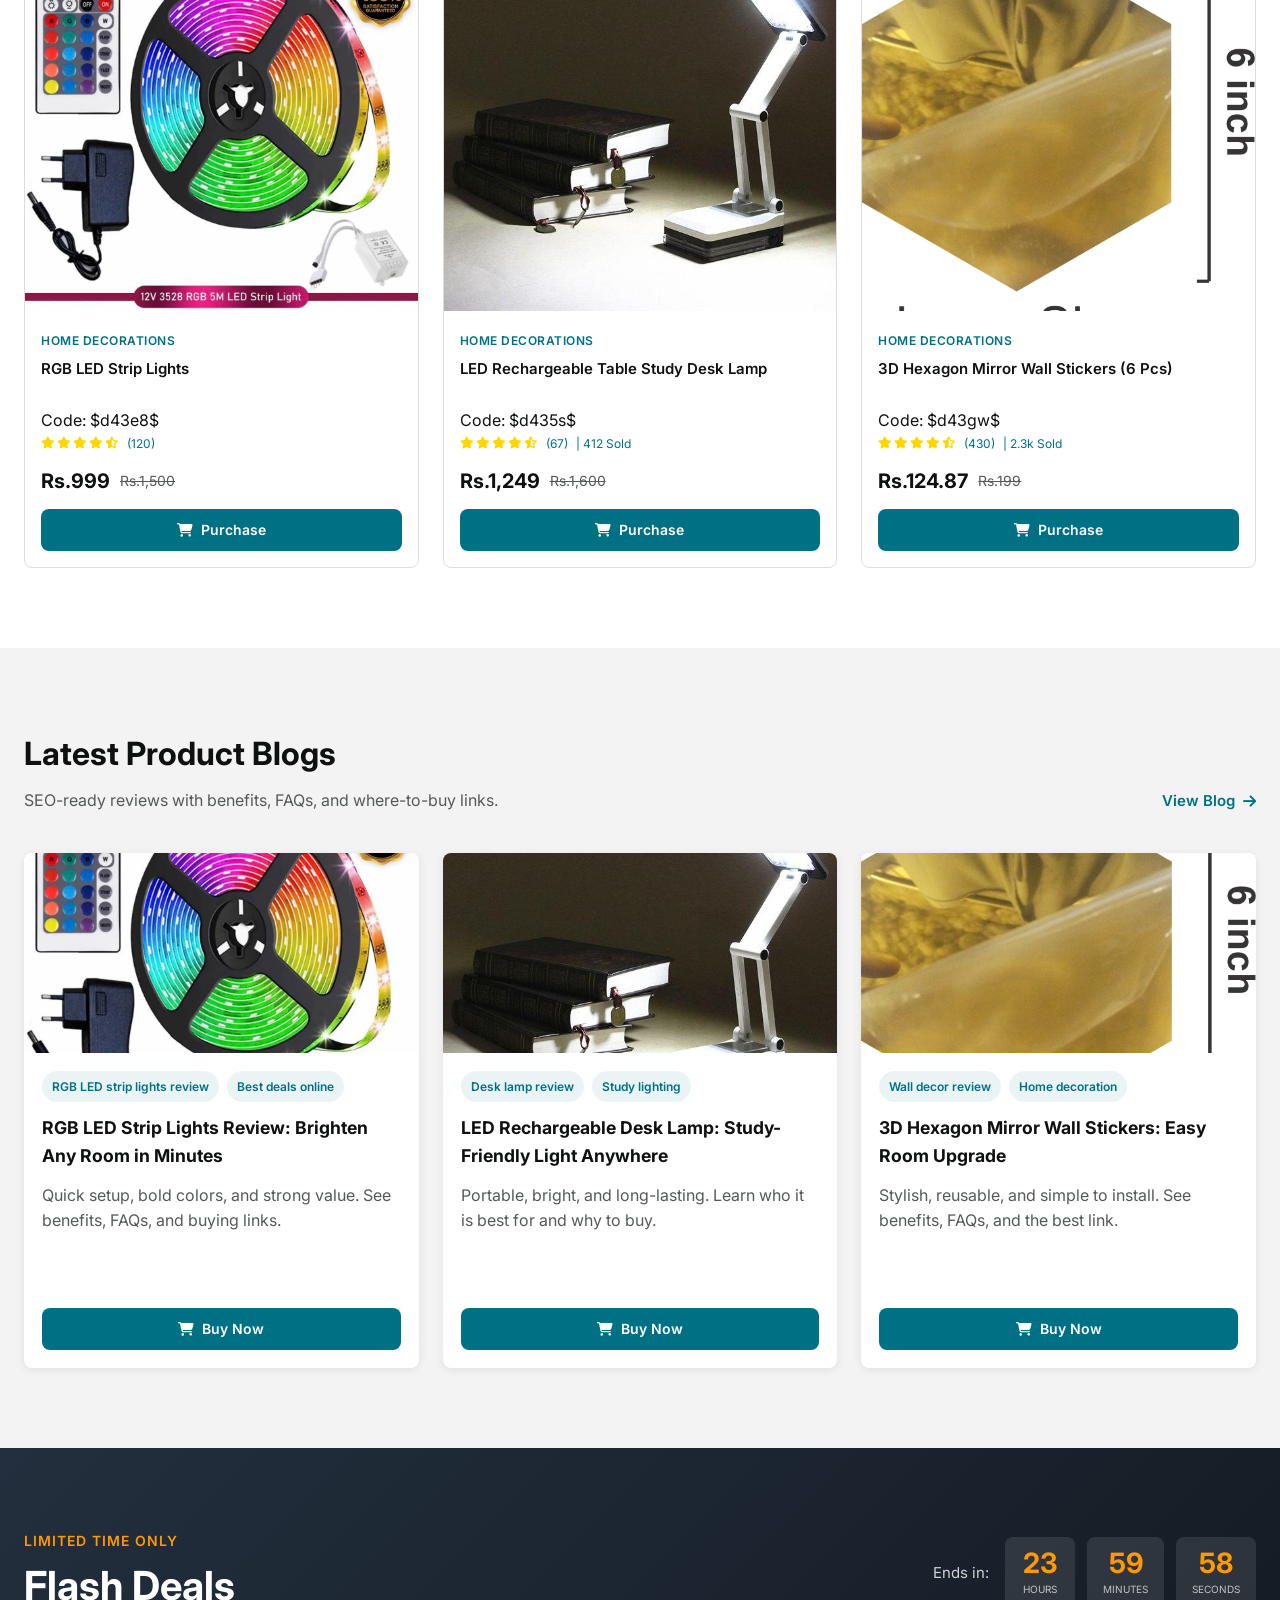
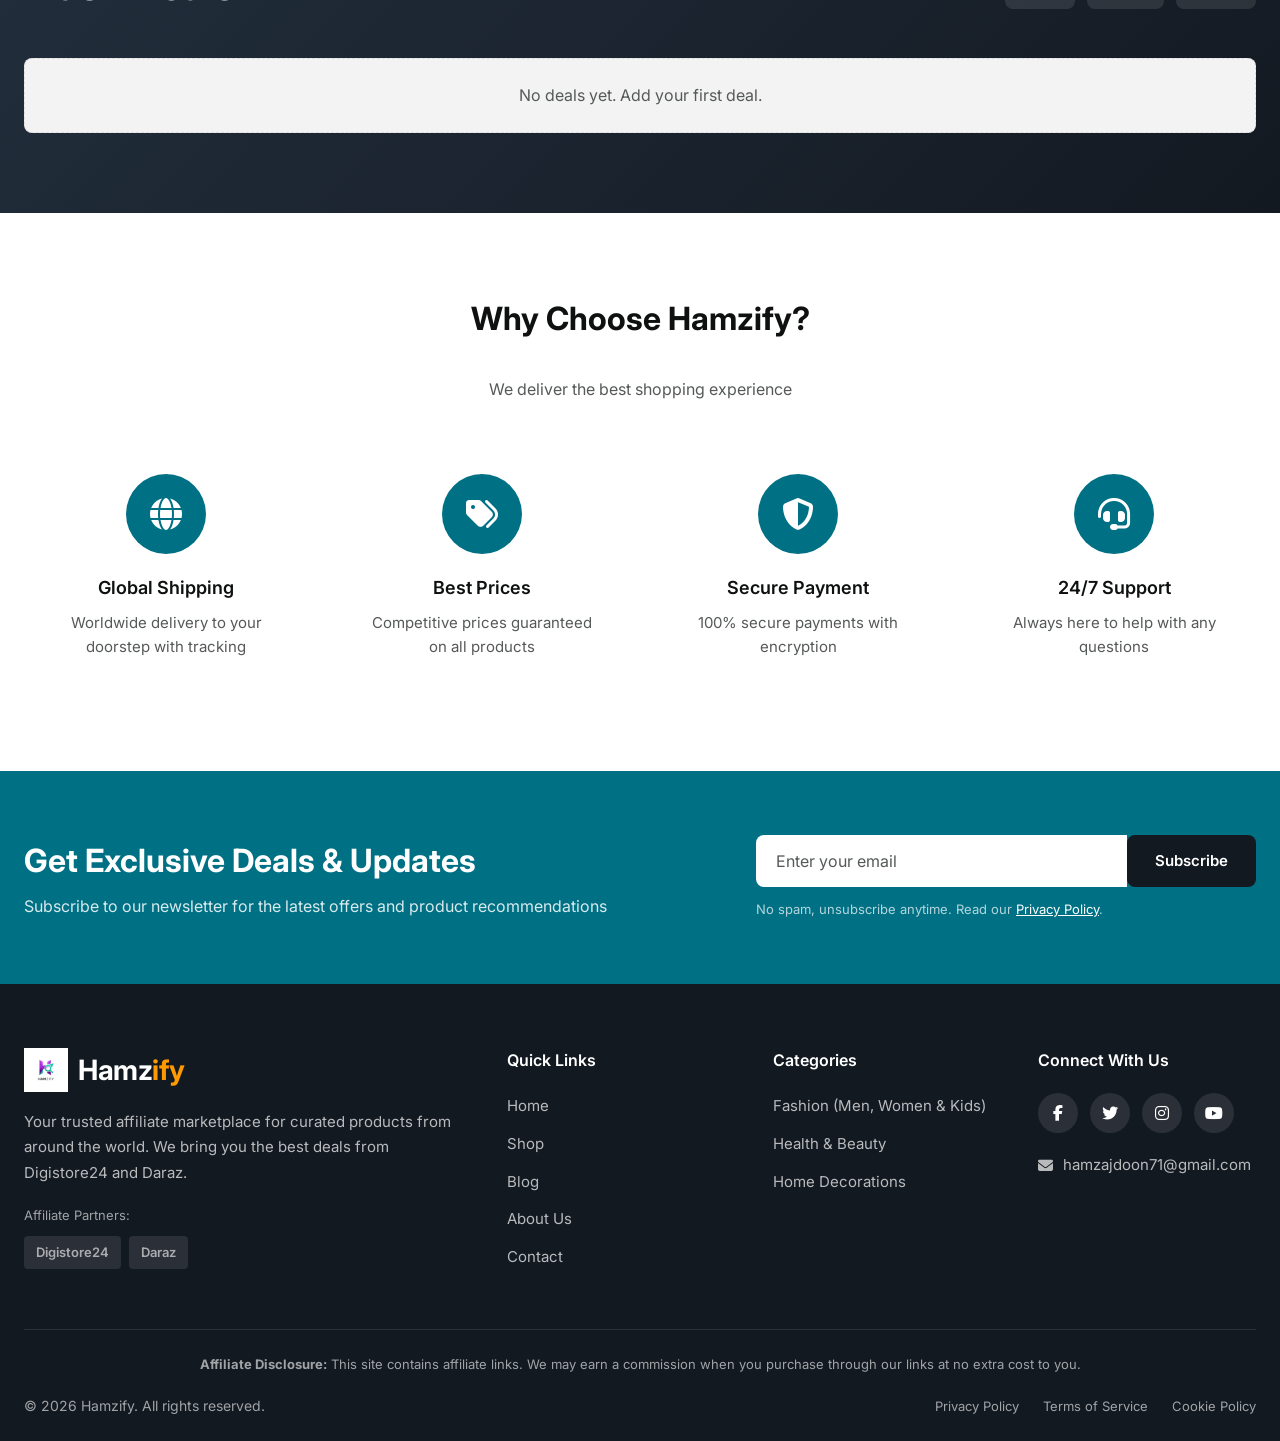
==== commit ae14a2e4: "d" ====
--- a/index.html
+++ b/index.html
@@ -3,7 +3,7 @@
 <head>
     <meta charset="UTF-8">
     <meta name="viewport" content="width=device-width, initial-scale=1.0">
-    <title>Hamzify | Trending Products 2026, Best Deals Online</title>
+    <title>Hamzify | Here on the Earth Currently</title>
     <meta name="description" content="Hamzify curates trending products 2026 with best deals online. Discover recommended products for you, top rated picks, and budget-friendly finds under $50.">
     <meta name="keywords" content="best products to buy online, top trending products 2026, best deals online, recommended products for you, best products under $50, top rated products 2026, best deals under $50, trending products 2026">
     <meta name="robots" content="index, follow, max-image-preview:large">
@@ -11,11 +11,11 @@
     <link rel="canonical" href="https://hamzify.site/">
     <meta property="og:type" content="website">
     <meta property="og:site_name" content="Hamzify">
-    <meta property="og:title" content="Hamzify | Trending Products 2026, Best Deals Online">
+    <meta property="og:title" content="Hamzify | Here on the Earth Currently">
     <meta property="og:description" content="Hamzify curates trending products 2026 with best deals online and recommended products for you.">
     <meta property="og:url" content="https://hamzify.site/">
     <meta name="twitter:card" content="summary">
-    <meta name="twitter:title" content="Hamzify | Trending Products 2026">
+    <meta name="twitter:title" content="Hamzify | Here on the Earth Currently">
     <meta name="twitter:description" content="Best deals online, top rated picks, and budget-friendly finds under $50.">
     <link rel="preconnect" href="https://fonts.googleapis.com">
     <link rel="preconnect" href="https://fonts.gstatic.com" crossorigin>
@@ -94,7 +94,8 @@
             <div class="container">
                 <div class="header-wrapper">
                     <!-- Logo -->
-                    <a href="index.html" class="logo">
+                    <a href="index.html" class="logo" aria-label="Hamzify home">
+                        <img src="images/logo hamzify.jpeg" alt="Hamzify logo" class="logo-image">
                         <span class="logo-text">Hamz<span class="logo-highlight">ify</span></span>
                         <span class="logo-tagline">Smart Shopping</span>
                     </a>
@@ -115,7 +116,8 @@
                             <li><a href="#products" class="nav-link">Products</a></li>
                             <li><a href="#favorites" class="nav-link">Favorites</a></li>
                             <li><a href="#deals" class="nav-link">Deals</a></li>
-                                                        <li><a href="#about" class="nav-link">About</a></li>
+                            <li><a href="blog.html" class="nav-link">Blog</a></li>
+                            <li><a href="#about" class="nav-link">About</a></li>
                         </ul>
                     </nav>
 
@@ -154,7 +156,10 @@
     <!-- Mobile Menu -->
     <div class="mobile-menu" id="mobileMenu">
         <div class="mobile-menu-header">
-            <span class="logo-text">Hamz<span class="logo-highlight">ify</span></span>
+            <div class="mobile-logo">
+                <img src="images/logo hamzify.jpeg" alt="Hamzify logo" class="logo-image">
+                <span class="logo-text">Hamz<span class="logo-highlight">ify</span></span>
+            </div>
             <button class="mobile-menu-close" id="mobileMenuClose">
                 <i class="fas fa-times"></i>
             </button>
@@ -165,12 +170,14 @@
             <a href="#products" class="mobile-nav-link">Products</a>
             <a href="#favorites" class="mobile-nav-link">Favorites</a>
             <a href="#deals" class="mobile-nav-link">Deals</a>
-                        <a href="#about" class="mobile-nav-link">About</a>
+            <a href="blog.html" class="mobile-nav-link">Blog</a>
+            <a href="#about" class="mobile-nav-link">About</a>
         </nav>
         <div class="mobile-menu-footer">
             <p>Affiliate Partners:</p>
             <div class="affiliate-badges">
                 <span class="badge">Digistore24</span>
+                <span class="badge">Daraz</span>
             </div>
         </div>
     </div>
@@ -184,7 +191,7 @@
             </div>
             <div class="container">
                 <div class="hero-content">
-                    <h1 class="hero-title">Trending Products 2026 with the Best Deals Online</h1>
+                    <h1 class="hero-title">Here on the Earth Currently</h1>
                     <p class="hero-subtitle">Recommended products for you — top rated picks and best deals under $50</p>
                     <div class="hero-cta">
                         <a href="#products" class="btn btn-primary">Shop Now</a>
@@ -380,6 +387,78 @@
             </div>
         </section>
 
+        <!-- Blog Highlights -->
+        <section class="blog-highlights" id="blog">
+            <div class="container">
+                <div class="section-header">
+                    <div class="section-title-wrapper">
+                        <h2 class="section-title">Latest Product Blogs</h2>
+                        <p class="section-subtitle">SEO-ready reviews with benefits, FAQs, and where-to-buy links.</p>
+                    </div>
+                    <a href="blog.html" class="view-all">View Blog <i class="fas fa-arrow-right"></i></a>
+                </div>
+                <div class="blog-grid">
+                    <article class="blog-card">
+                        <div class="blog-card-image">
+                            <img src="images/rbg light.jpeg" alt="RGB LED strip lights review" loading="lazy">
+                        </div>
+                        <div class="blog-card-content">
+                            <div class="blog-card-tags">
+                                <span>RGB LED strip lights review</span>
+                                <span>Best deals online</span>
+                            </div>
+                            <h3>RGB LED Strip Lights Review: Brighten Any Room in Minutes</h3>
+                            <p>Quick setup, bold colors, and strong value. See benefits, FAQs, and buying links.</p>
+                            <div class="blog-card-actions">
+                                <a href="blog.html" class="btn btn-secondary">Read Blog</a>
+                                <a href="https://s.daraz.pk/s.1B29T?cc" class="btn btn-buy" target="_blank" rel="noopener">
+                                    <i class="fas fa-shopping-cart"></i> Buy Now
+                                </a>
+                            </div>
+                        </div>
+                    </article>
+                    <article class="blog-card">
+                        <div class="blog-card-image">
+                            <img src="images/lamp recharable.jpeg" alt="Rechargeable desk lamp review" loading="lazy">
+                        </div>
+                        <div class="blog-card-content">
+                            <div class="blog-card-tags">
+                                <span>Desk lamp review</span>
+                                <span>Study lighting</span>
+                            </div>
+                            <h3>LED Rechargeable Desk Lamp: Study-Friendly Light Anywhere</h3>
+                            <p>Portable, bright, and long-lasting. Learn who it is best for and why to buy.</p>
+                            <div class="blog-card-actions">
+                                <a href="blog.html" class="btn btn-secondary">Read Blog</a>
+                                <a href="https://s.daraz.pk/s.1B2vi?cc" class="btn btn-buy" target="_blank" rel="noopener">
+                                    <i class="fas fa-shopping-cart"></i> Buy Now
+                                </a>
+                            </div>
+                        </div>
+                    </article>
+                    <article class="blog-card">
+                        <div class="blog-card-image">
+                            <img src="images/hexagon1.jpeg" alt="Hexagon mirror wall stickers review" loading="lazy">
+                        </div>
+                        <div class="blog-card-content">
+                            <div class="blog-card-tags">
+                                <span>Wall decor review</span>
+                                <span>Home decoration</span>
+                            </div>
+                            <h3>3D Hexagon Mirror Wall Stickers: Easy Room Upgrade</h3>
+                            <p>Stylish, reusable, and simple to install. See benefits, FAQs, and the best link.</p>
+                            <div class="blog-card-actions">
+                                <a href="blog.html" class="btn btn-secondary">Read Blog</a>
+                                <a href="https://s.daraz.pk/s.1Bd0h?cc" class="btn btn-buy" target="_blank" rel="noopener">
+                                    <i class="fas fa-shopping-cart"></i> Buy Now
+                                </a>
+                            </div>
+                        </div>
+                    </article>
+                </div>
+            </div>
+        </section>
+
         <!-- Flash Deals Section -->
         <section class="deals" id="deals">
             <div class="container">
@@ -478,14 +557,16 @@
         <div class="container">
             <div class="footer-grid">
                 <div class="footer-col">
-                    <a href="index.html" class="footer-logo">
+                    <a href="index.html" class="footer-logo" aria-label="Hamzify home">
+                        <img src="images/logo hamzify.jpeg" alt="Hamzify logo" class="logo-image">
                         <span class="logo-text">Hamz<span class="logo-highlight">ify</span></span>
                     </a>
-                    <p class="footer-desc">Your trusted affiliate marketplace for curated products from around the world. We bring you the best deals from Digistore24.</p>
+                    <p class="footer-desc">Your trusted affiliate marketplace for curated products from around the world. We bring you the best deals from Digistore24 and Daraz.</p>
                     <div class="affiliate-partners">
                         <span>Affiliate Partners:</span>
                         <div class="partner-badges">
                             <span class="partner-badge">Digistore24</span>
+                            <span class="partner-badge">Daraz</span>
                         </div>
                     </div>
                 </div>
@@ -494,7 +575,8 @@
                     <ul class="footer-links">
                         <li><a href="index.html">Home</a></li>
                         <li><a href="#products">Shop</a></li>
-                                                <li><a href="#about">About Us</a></li>
+                        <li><a href="blog.html">Blog</a></li>
+                        <li><a href="#about">About Us</a></li>
                         <li><a href="mailto:hamzajdoon71@gmail.com">Contact</a></li>
                     </ul>
                 </div>
@@ -509,10 +591,10 @@
                 <div class="footer-col">
                     <h4 class="footer-title">Connect With Us</h4>
                     <div class="social-links">
-                        <a href="https://www.facebook.com" aria-label="Facebook" target="_blank" rel="noopener"><i class="fab fa-facebook-f"></i></a>
+                        <a href="https://www.facebook.com/HamzaJadoon012/" aria-label="Facebook" target="_blank" rel="noopener"><i class="fab fa-facebook-f"></i></a>
                         <a href="https://www.twitter.com" aria-label="Twitter" target="_blank" rel="noopener"><i class="fab fa-twitter"></i></a>
                         <a href="https://www.instagram.com" aria-label="Instagram" target="_blank" rel="noopener"><i class="fab fa-instagram"></i></a>
-                        <a href="https://www.youtube.com" aria-label="YouTube" target="_blank" rel="noopener"><i class="fab fa-youtube"></i></a>
+                        <a href="https://www.youtube.com/@HamzifyFinds" aria-label="YouTube" target="_blank" rel="noopener"><i class="fab fa-youtube"></i></a>
                     </div>
                     <div class="contact-info">
                         <p><i class="fas fa-envelope"></i> hamzajdoon71@gmail.com</p>
@@ -524,7 +606,7 @@
                     <p><strong>Affiliate Disclosure:</strong> This site contains affiliate links. We may earn a commission when you purchase through our links at no extra cost to you.</p>
                 </div>
                 <div class="footer-copyright">
-                    <p>&copy; 2024 Hamzify. All rights reserved.</p>
+                    <p>&copy; 2026 Hamzify. All rights reserved.</p>
                     <div class="footer-legal">
                         <a href="#footer">Privacy Policy</a>
                         <a href="#footer">Terms of Service</a>
--- a/css/styles.css
+++ b/css/styles.css
@@ -134,6 +134,13 @@
     display: flex;
     flex-direction: column;
     flex-shrink: 0;
+    gap: 6px;
+}
+
+.logo-image {
+    width: 56px;
+    height: 56px;
+    object-fit: contain;
 }
 
 .logo-text {
@@ -359,6 +366,17 @@
     border-bottom: 1px solid var(--border-gray);
 }
 
+.mobile-logo {
+    display: flex;
+    align-items: center;
+    gap: 10px;
+}
+
+.mobile-menu-header .logo-image {
+    width: 40px;
+    height: 40px;
+}
+
 .mobile-menu-header .logo-text {
     font-size: 1.5rem;
 }
@@ -733,6 +751,85 @@
 .products {
     padding: var(--section-padding) 0;
     background: var(--white);
+}
+
+/* Blog Highlights */
+.blog-highlights {
+    padding: var(--section-padding) 0;
+    background: var(--light-gray);
+}
+
+.blog-grid {
+    display: grid;
+    grid-template-columns: repeat(3, 1fr);
+    gap: 24px;
+}
+
+.blog-card {
+    background: var(--white);
+    border-radius: var(--radius-lg);
+    overflow: hidden;
+    box-shadow: var(--shadow-sm);
+    display: flex;
+    flex-direction: column;
+    min-height: 100%;
+}
+
+.blog-card-image img {
+    width: 100%;
+    height: 200px;
+    object-fit: cover;
+}
+
+.blog-card-content {
+    padding: 18px;
+    display: flex;
+    flex-direction: column;
+    gap: 12px;
+    flex: 1;
+}
+
+.blog-card-tags {
+    display: flex;
+    flex-wrap: wrap;
+    gap: 8px;
+}
+
+.blog-card-tags span {
+    background: rgba(0,113,133,0.08);
+    color: var(--primary-blue);
+    font-size: 0.75rem;
+    font-weight: 600;
+    padding: 6px 10px;
+    border-radius: 999px;
+}
+
+.blog-card h3 {
+    font-size: 1.1rem;
+    color: var(--text-dark);
+}
+
+.blog-card p {
+    color: var(--text-medium);
+}
+
+.blog-card-actions {
+    margin-top: auto;
+    display: flex;
+    gap: 10px;
+    flex-wrap: wrap;
+}
+
+@media (max-width: 1024px) {
+    .blog-grid {
+        grid-template-columns: repeat(2, 1fr);
+    }
+}
+
+@media (max-width: 768px) {
+    .blog-grid {
+        grid-template-columns: 1fr;
+    }
 }
 
 .section-tabs {
@@ -1468,12 +1565,236 @@
 }
 
 .footer-logo {
-    display: inline-block;
+    display: inline-flex;
+    align-items: center;
+    gap: 10px;
     margin-bottom: 16px;
+}
+
+.footer-logo .logo-image {
+    width: 44px;
+    height: 44px;
 }
 
 .footer-logo .logo-text {
     font-size: 1.75rem;
+}
+
+/* ========================================
+   BLOG PAGE
+   ======================================== */
+.blog-main {
+    padding-top: 150px;
+}
+
+.blog-hero {
+    padding: 48px 0 24px;
+    background: linear-gradient(135deg, rgba(0,113,133,0.08), rgba(255,153,0,0.08));
+}
+
+.blog-hero-content {
+    display: grid;
+    grid-template-columns: 1.2fr 0.8fr;
+    gap: 32px;
+    align-items: center;
+}
+
+.blog-kicker {
+    text-transform: uppercase;
+    letter-spacing: 2px;
+    font-size: 0.75rem;
+    font-weight: 600;
+    color: var(--primary-blue);
+    margin-bottom: 10px;
+}
+
+.blog-hero-text h1 {
+    font-size: 2.6rem;
+    line-height: 1.2;
+    margin-bottom: 12px;
+    color: var(--text-dark);
+}
+
+.blog-subtitle {
+    font-size: 1.05rem;
+    color: var(--text-medium);
+    margin-bottom: 16px;
+}
+
+.blog-meta {
+    display: flex;
+    flex-wrap: wrap;
+    gap: 16px;
+    font-size: 0.9rem;
+    color: var(--text-medium);
+}
+
+.blog-meta i {
+    color: var(--primary-blue);
+    margin-right: 6px;
+}
+
+.blog-hero-image img {
+    border-radius: var(--radius-lg);
+    box-shadow: var(--shadow-md);
+}
+
+.blog-content {
+    padding: 40px 0 64px;
+}
+
+.blog-layout {
+    display: grid;
+    grid-template-columns: 2fr 1fr;
+    gap: 32px;
+}
+
+.blog-article h2 {
+    margin: 28px 0 12px;
+    font-size: 1.5rem;
+    color: var(--text-dark);
+}
+
+.blog-article p {
+    color: var(--text-medium);
+}
+
+.blog-benefits {
+    display: grid;
+    grid-template-columns: repeat(3, 1fr);
+    gap: 16px;
+    margin: 18px 0 10px;
+}
+
+.benefit-card {
+    padding: 16px;
+    border-radius: var(--radius-md);
+    background: var(--light-gray);
+}
+
+.benefit-card h3 {
+    font-size: 1rem;
+    margin-bottom: 6px;
+}
+
+.feature-list {
+    display: grid;
+    gap: 10px;
+    background: var(--white);
+    border: 1px solid var(--border-gray);
+    border-radius: var(--radius-md);
+    padding: 16px;
+}
+
+.feature-row strong {
+    color: var(--text-dark);
+}
+
+.buy-links {
+    display: flex;
+    gap: 12px;
+    flex-wrap: wrap;
+    margin-top: 12px;
+}
+
+.faq-list {
+    display: grid;
+    gap: 14px;
+}
+
+.faq-item {
+    border: 1px solid var(--border-gray);
+    border-radius: var(--radius-md);
+    padding: 16px;
+    background: var(--white);
+}
+
+.faq-item h3 {
+    font-size: 1rem;
+    margin-bottom: 6px;
+}
+
+.blog-sidebar {
+    display: grid;
+    gap: 20px;
+}
+
+.sidebar-card {
+    border: 1px solid var(--border-gray);
+    border-radius: var(--radius-md);
+    padding: 18px;
+    background: var(--white);
+    box-shadow: var(--shadow-sm);
+}
+
+.sidebar-card h3 {
+    margin-bottom: 10px;
+}
+
+.sidebar-stats {
+    display: grid;
+    gap: 6px;
+    margin: 12px 0 16px;
+    color: var(--text-medium);
+}
+
+.related-item {
+    display: grid;
+    grid-template-columns: 64px 1fr;
+    gap: 12px;
+    align-items: center;
+    margin-bottom: 12px;
+}
+
+.related-item img {
+    border-radius: var(--radius-sm);
+}
+
+.related-item a {
+    color: var(--primary-blue);
+    font-weight: 600;
+    font-size: 0.9rem;
+}
+
+.blog-cta {
+    padding: 48px 0 72px;
+    background: var(--primary-dark);
+    color: var(--white);
+}
+
+.blog-cta .cta-content {
+    text-align: center;
+}
+
+.blog-cta h2 {
+    font-size: 2rem;
+    margin-bottom: 10px;
+}
+
+.blog-cta p {
+    color: rgba(255,255,255,0.7);
+    margin-bottom: 18px;
+}
+
+@media (max-width: 1024px) {
+    .blog-hero-content,
+    .blog-layout {
+        grid-template-columns: 1fr;
+    }
+
+    .blog-benefits {
+        grid-template-columns: 1fr;
+    }
+}
+
+@media (max-width: 768px) {
+    .blog-main {
+        padding-top: 120px;
+    }
+
+    .blog-hero-text h1 {
+        font-size: 2rem;
+    }
 }
 
 .footer-desc {
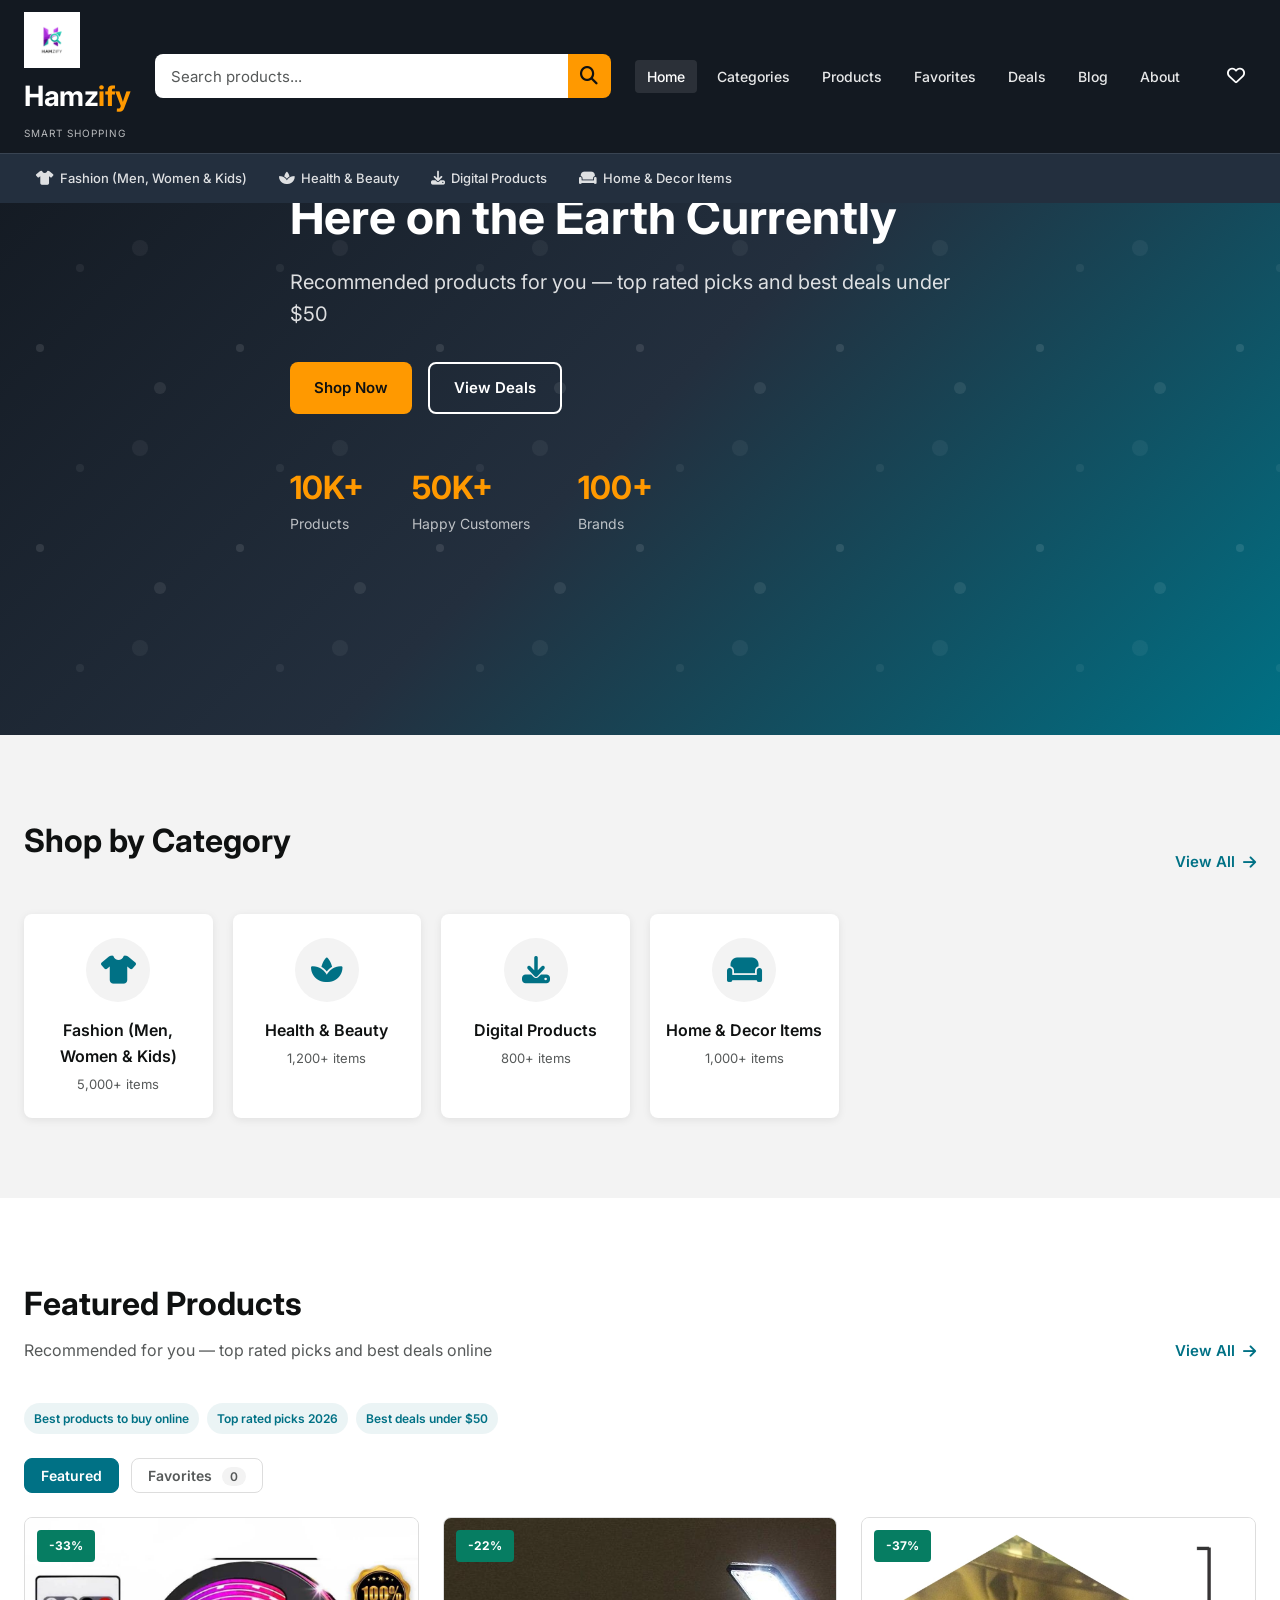
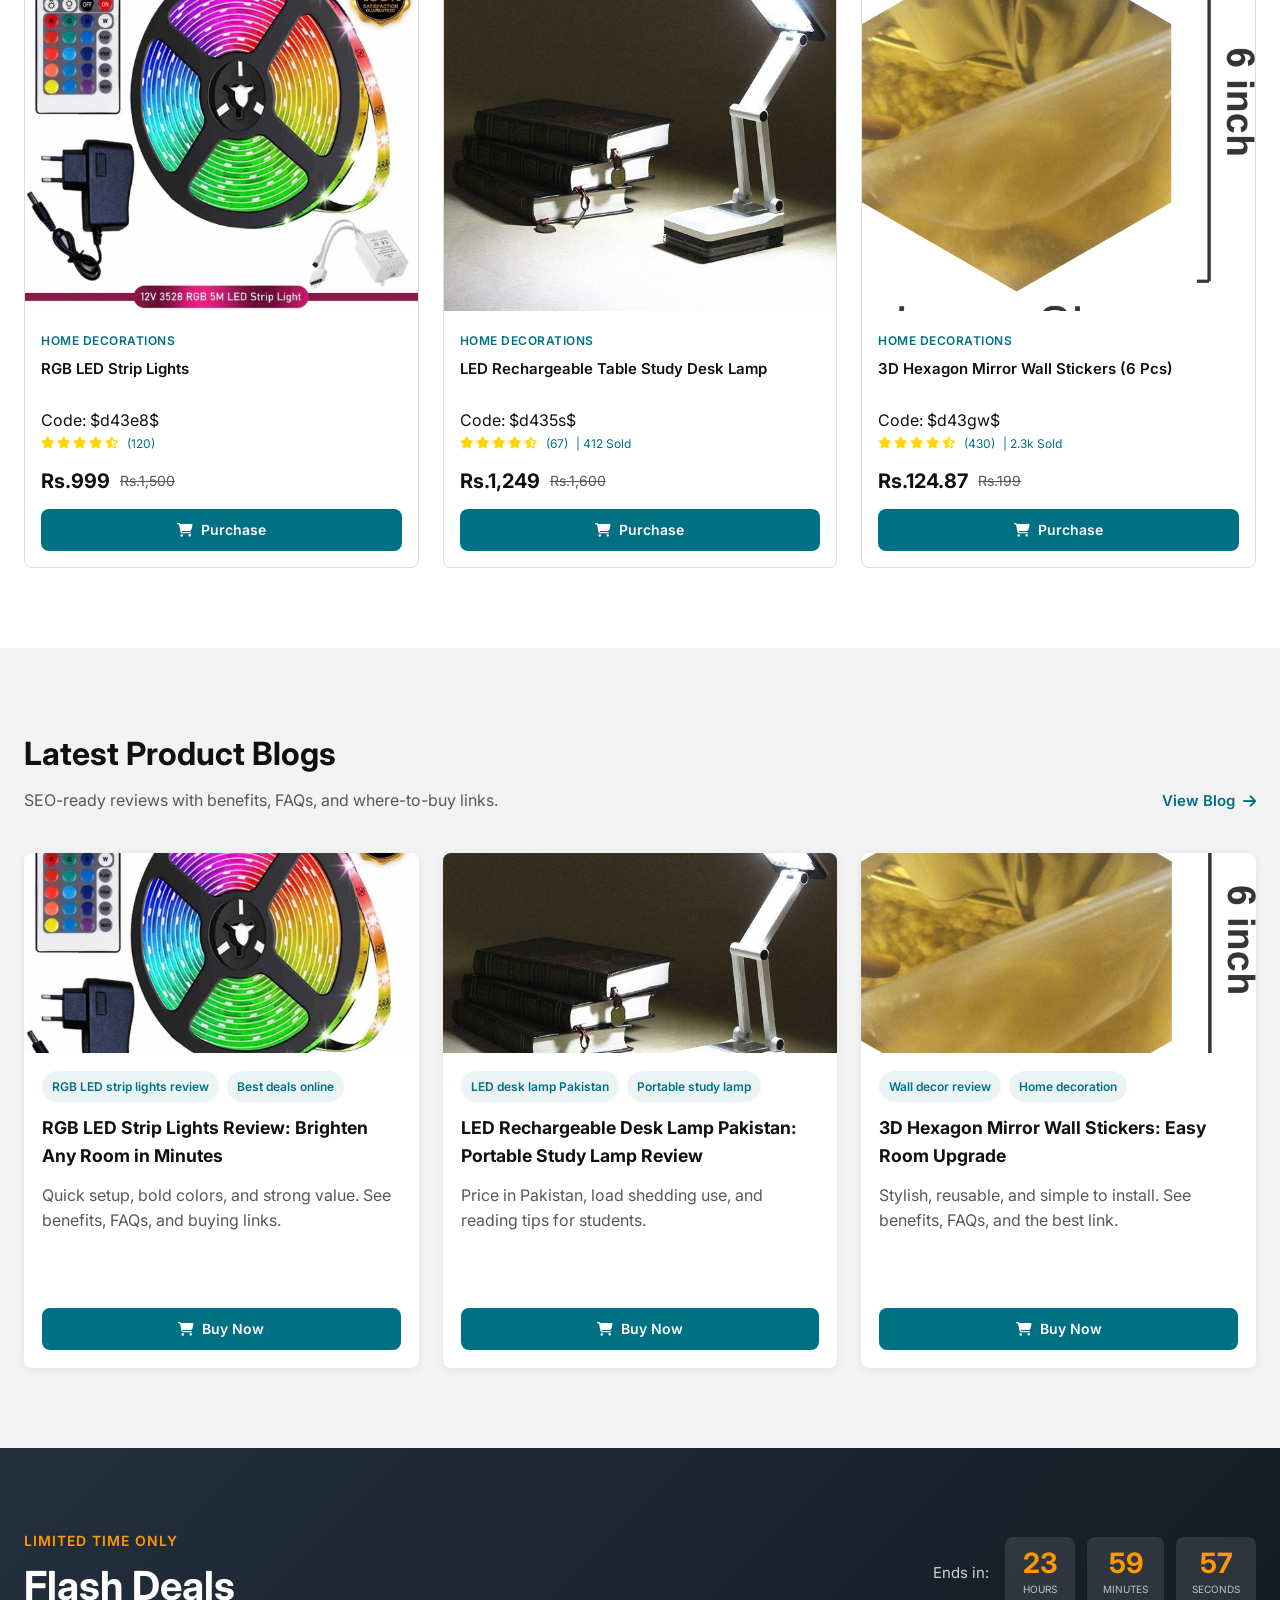
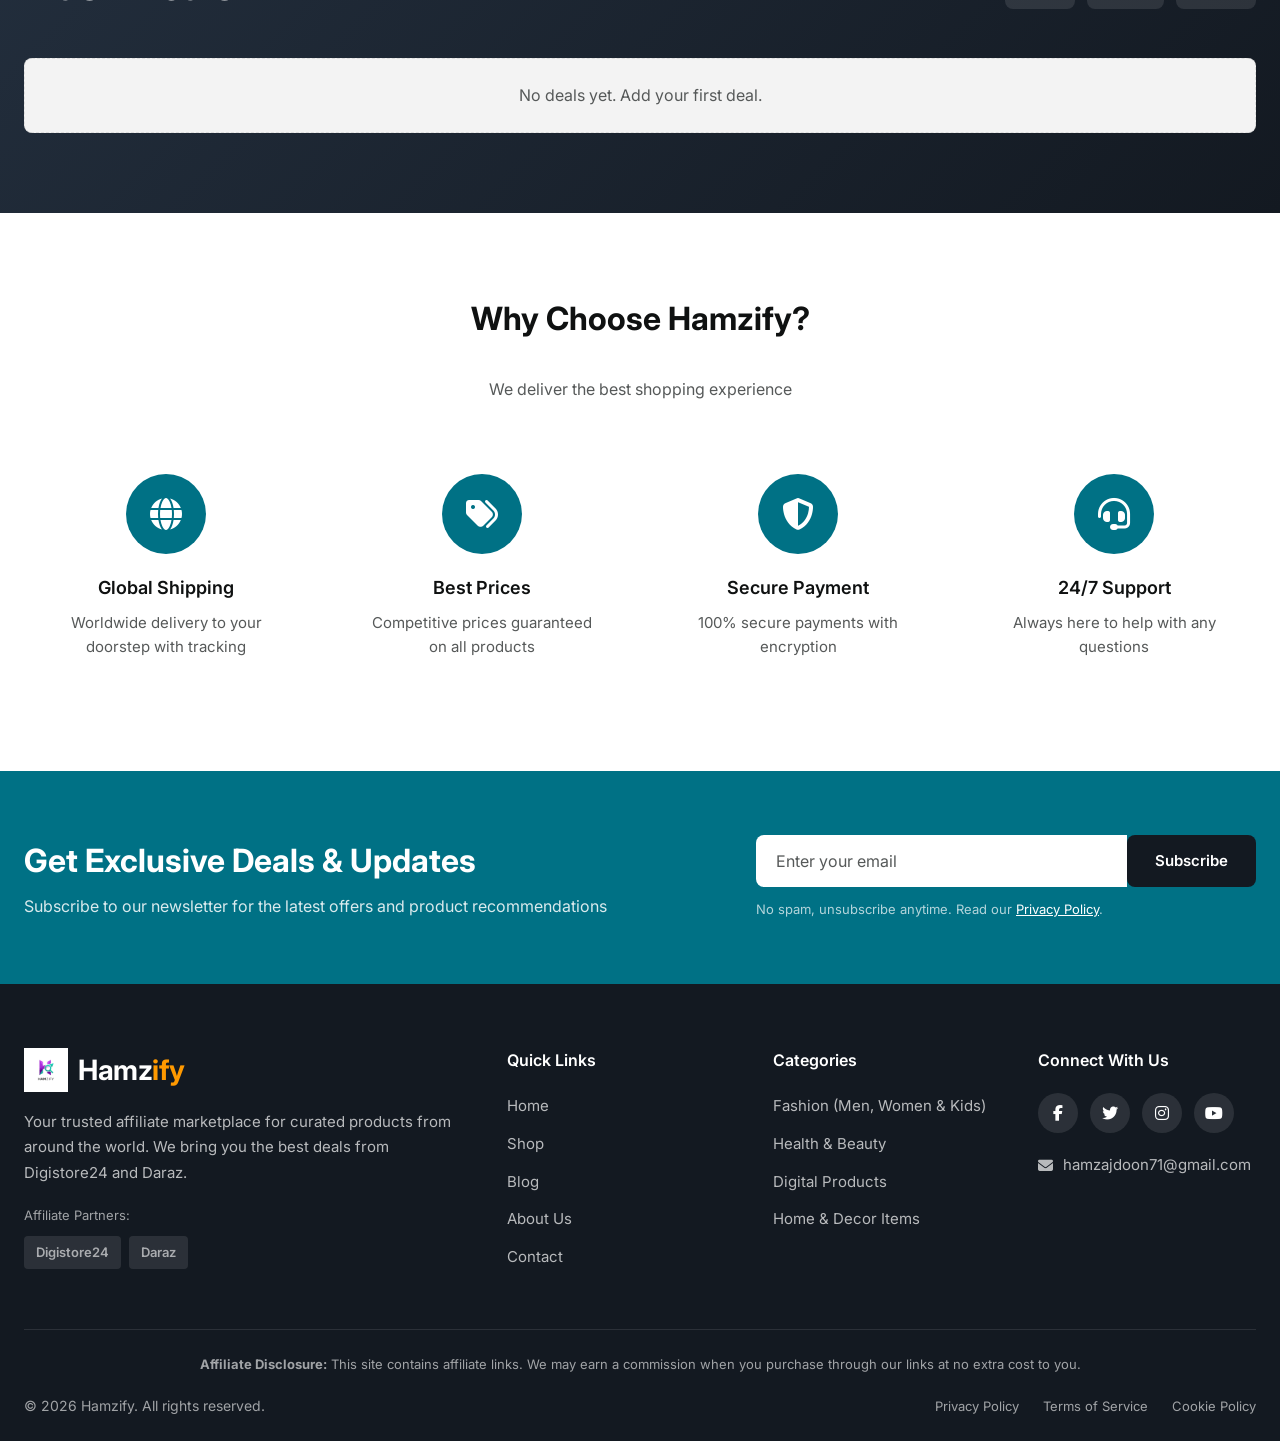
==== commit 714e2de1: "a" ====
--- a/index.html
+++ b/index.html
@@ -3,6 +3,7 @@
 <head>
     <meta charset="UTF-8">
     <meta name="viewport" content="width=device-width, initial-scale=1.0">
+    <link rel="icon" type="image/jpeg" href="images/logo%20hamzify.jpeg">
     <title>Hamzify | Here on the Earth Currently</title>
     <meta name="description" content="Hamzify curates trending products 2026 with best deals online. Discover recommended products for you, top rated picks, and budget-friendly finds under $50.">
     <meta name="keywords" content="best products to buy online, top trending products 2026, best deals online, recommended products for you, best products under $50, top rated products 2026, best deals under $50, trending products 2026">
@@ -145,6 +146,7 @@
                     <a href="fashion.html" class="secondary-link"><i class="fas fa-tshirt"></i> Fashion (Men, Women & Kids)</a>
                                         <a href="beauty.html" class="secondary-link"><i class="fas fa-spa"></i> Health & Beauty</a>
                     <a href="digital.html" class="secondary-link"><i class="fas fa-download"></i> Digital Products</a>
+                    <a href="#products" class="secondary-link"><i class="fas fa-couch"></i> Home & Decor Items</a>
                 </div>
             </div>
         </div>
@@ -247,6 +249,13 @@
                         <h3 class="category-name">Digital Products</h3>
                         <span class="category-count">800+ items</span>
                     </a>
+                    <a href="#products" class="category-card" id="category-home-decor">
+                        <div class="category-icon">
+                            <i class="fas fa-couch"></i>
+                        </div>
+                        <h3 class="category-name">Home & Decor Items</h3>
+                        <span class="category-count">1,000+ items</span>
+                    </a>
                 </div>
             </div>
         </section>
@@ -423,13 +432,13 @@
                         </div>
                         <div class="blog-card-content">
                             <div class="blog-card-tags">
-                                <span>Desk lamp review</span>
-                                <span>Study lighting</span>
-                            </div>
-                            <h3>LED Rechargeable Desk Lamp: Study-Friendly Light Anywhere</h3>
-                            <p>Portable, bright, and long-lasting. Learn who it is best for and why to buy.</p>
+                                <span>LED desk lamp Pakistan</span>
+                                <span>Portable study lamp</span>
+                            </div>
+                            <h3>LED Rechargeable Desk Lamp Pakistan: Portable Study Lamp Review</h3>
+                            <p>Price in Pakistan, load shedding use, and reading tips for students.</p>
                             <div class="blog-card-actions">
-                                <a href="blog.html" class="btn btn-secondary">Read Blog</a>
+                                <a href="blog-lamp.html" class="btn btn-secondary">Read Blog</a>
                                 <a href="https://s.daraz.pk/s.1B2vi?cc" class="btn btn-buy" target="_blank" rel="noopener">
                                     <i class="fas fa-shopping-cart"></i> Buy Now
                                 </a>
@@ -585,7 +594,8 @@
                     <ul class="footer-links">
                         <li><a href="fashion.html"> Fashion (Men, Women & Kids)</a></li>
                                                 <li><a href="beauty.html">Health & Beauty</a></li>
-                        <li><a href="digital.html">Home Decorations</a></li>
+                        <li><a href="digital.html">Digital Products</a></li>
+                        <li><a href="#products">Home & Decor Items</a></li>
                     </ul>
                 </div>
                 <div class="footer-col">
--- a/css/styles.css
+++ b/css/styles.css
@@ -1634,9 +1634,21 @@
     margin-right: 6px;
 }
 
-.blog-hero-image img {
+.blog-hero-image {
+    aspect-ratio: 1;
+    display: flex;
+    align-items: center;
+    justify-content: center;
+    background: var(--white);
     border-radius: var(--radius-lg);
     box-shadow: var(--shadow-md);
+    overflow: hidden;
+}
+
+.blog-hero-image img {
+    width: 100%;
+    height: 100%;
+    object-fit: contain;
 }
 
 .blog-content {
@@ -1656,6 +1668,13 @@
 }
 
 .blog-article p {
+    color: var(--text-medium);
+}
+
+.blog-article .blog-list {
+    list-style: disc;
+    padding-left: 20px;
+    margin: 8px 0 16px;
     color: var(--text-medium);
 }
 
@@ -1794,6 +1813,11 @@
 
     .blog-hero-text h1 {
         font-size: 2rem;
+    }
+
+    .blog-hero-image {
+        max-width: 360px;
+        margin: 0 auto;
     }
 }
 
